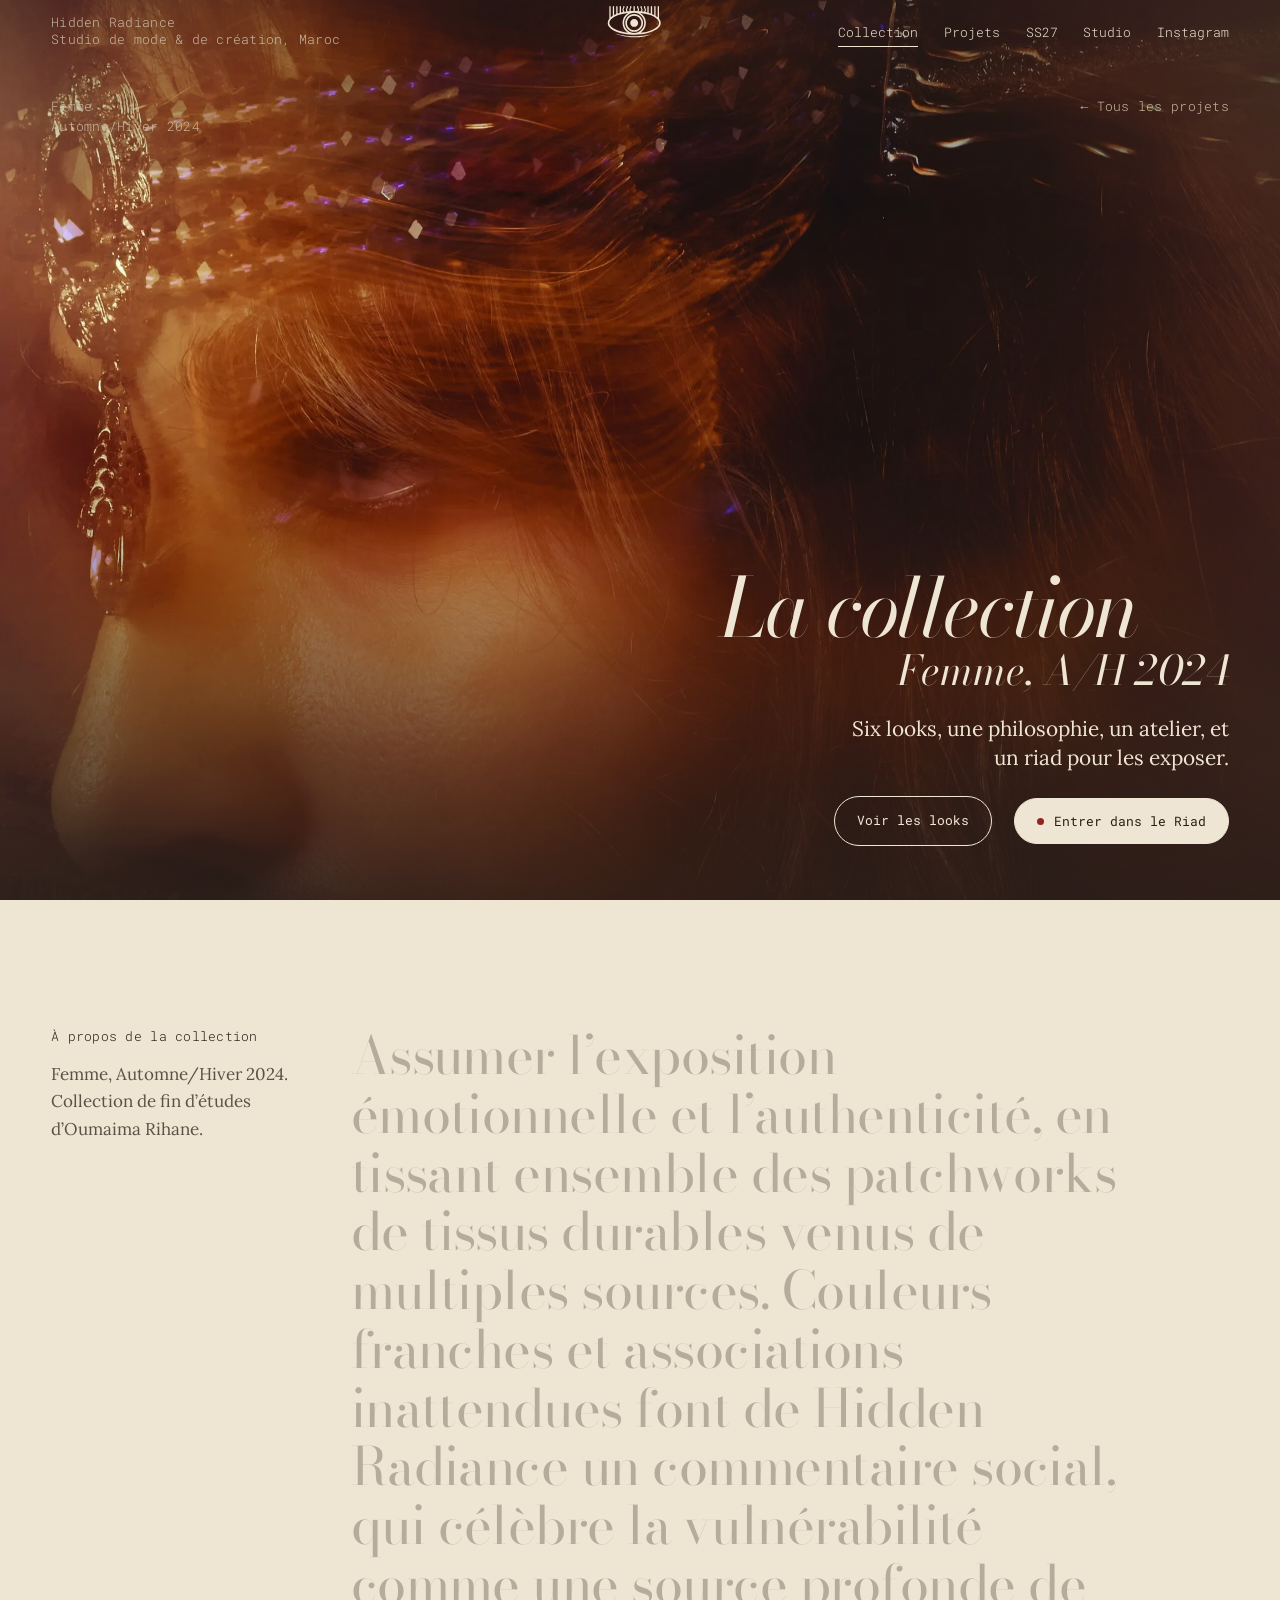
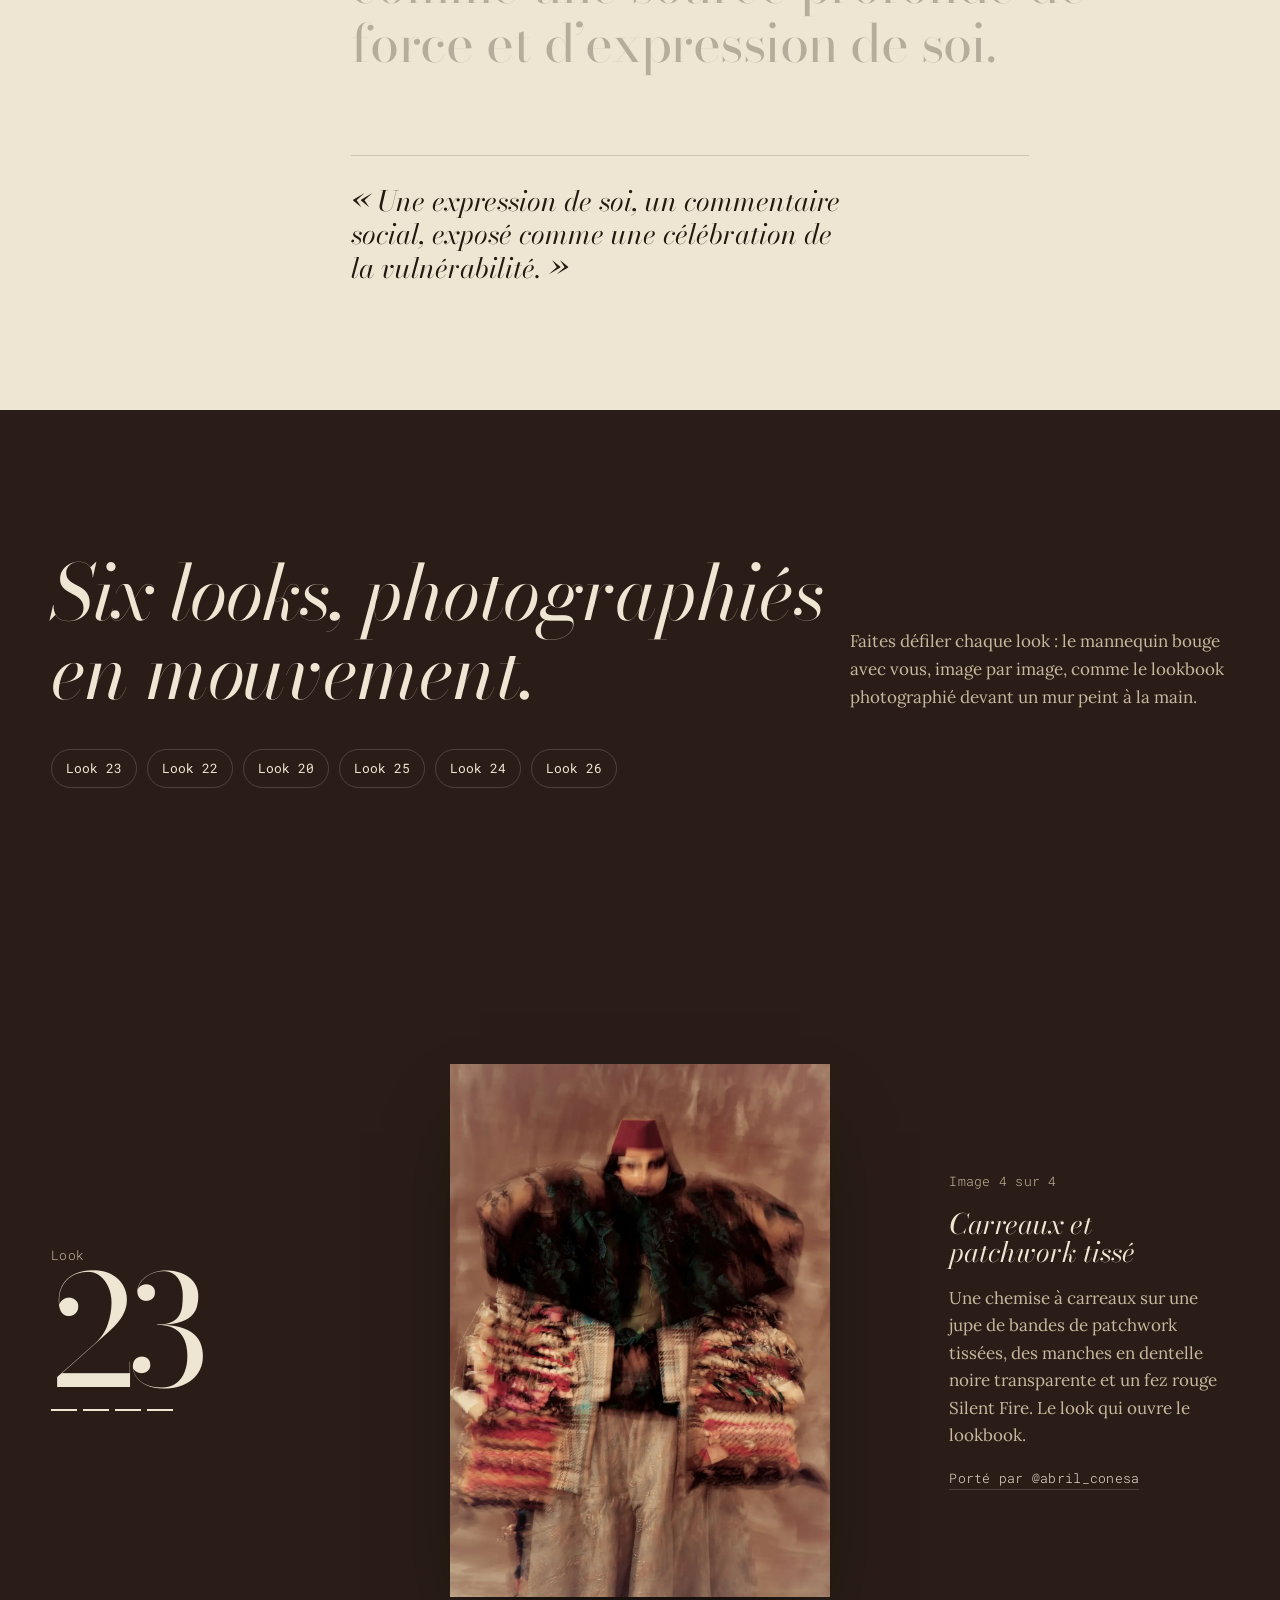
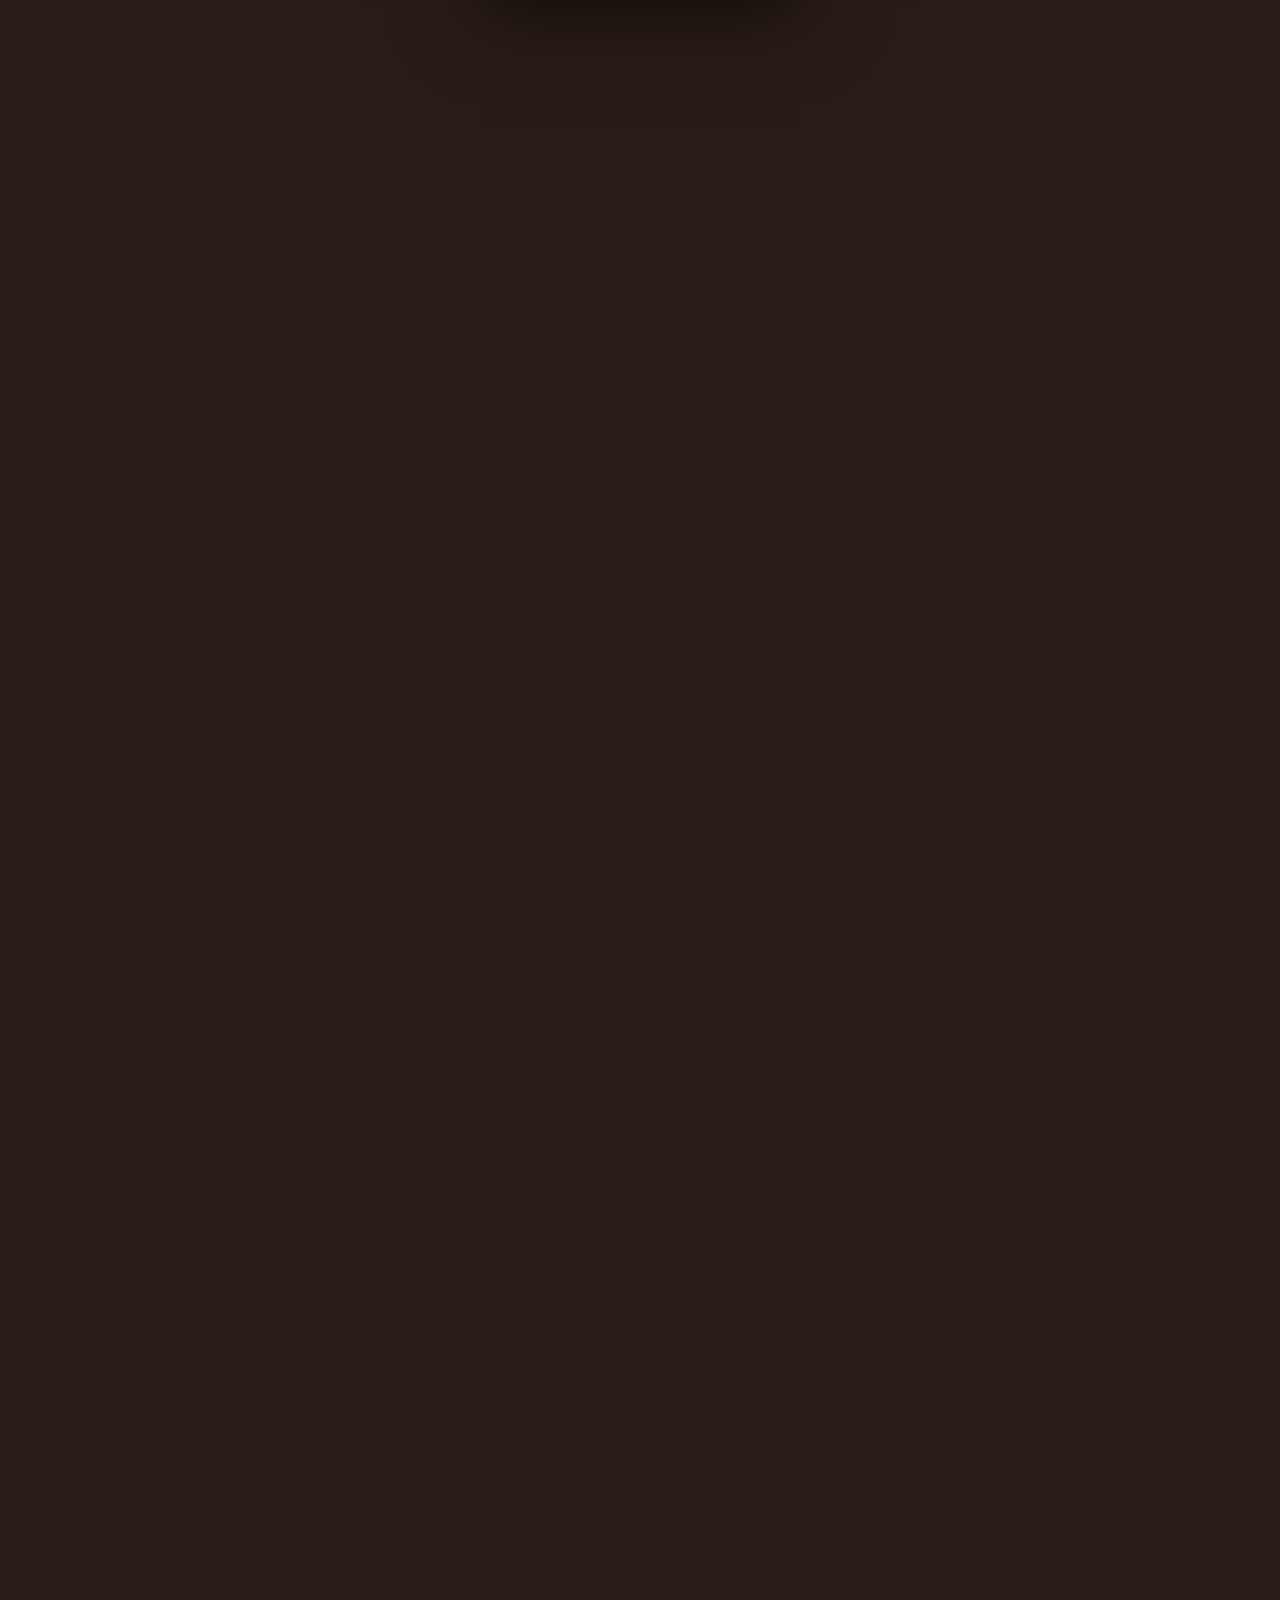
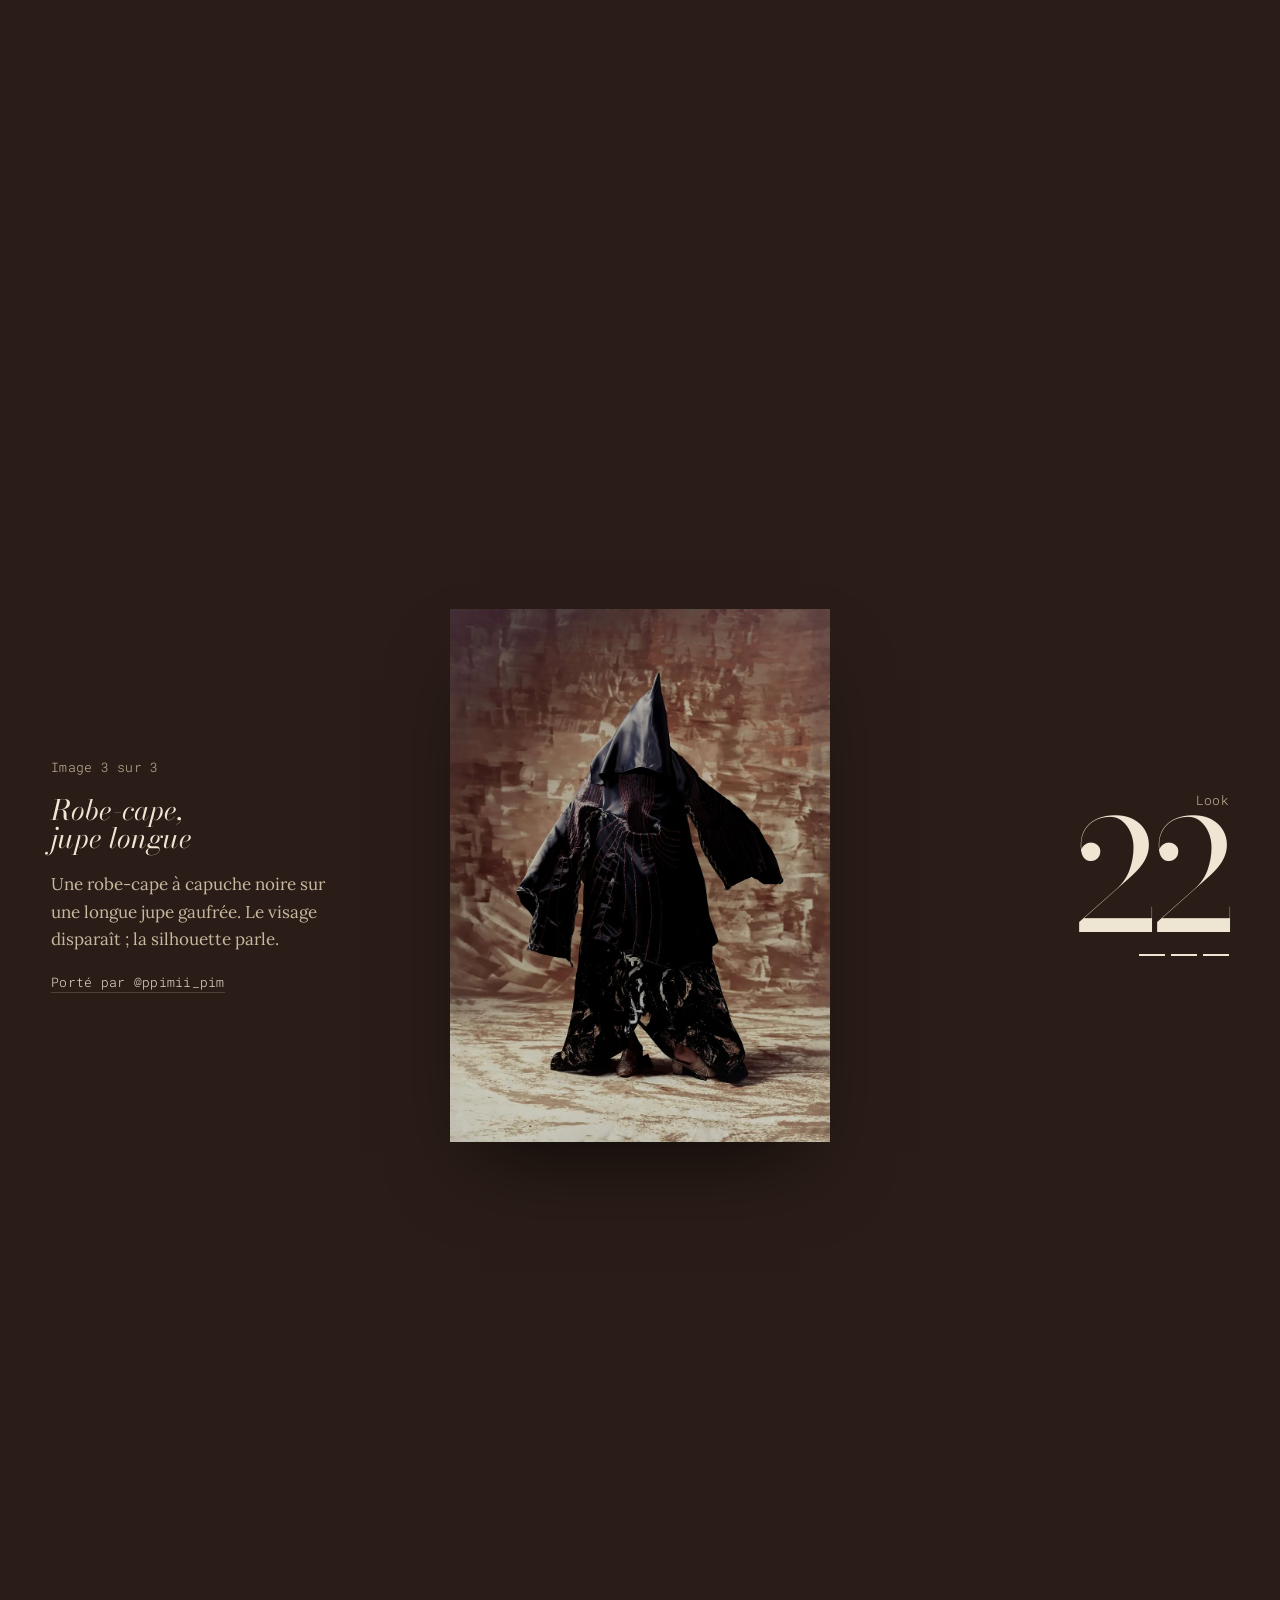
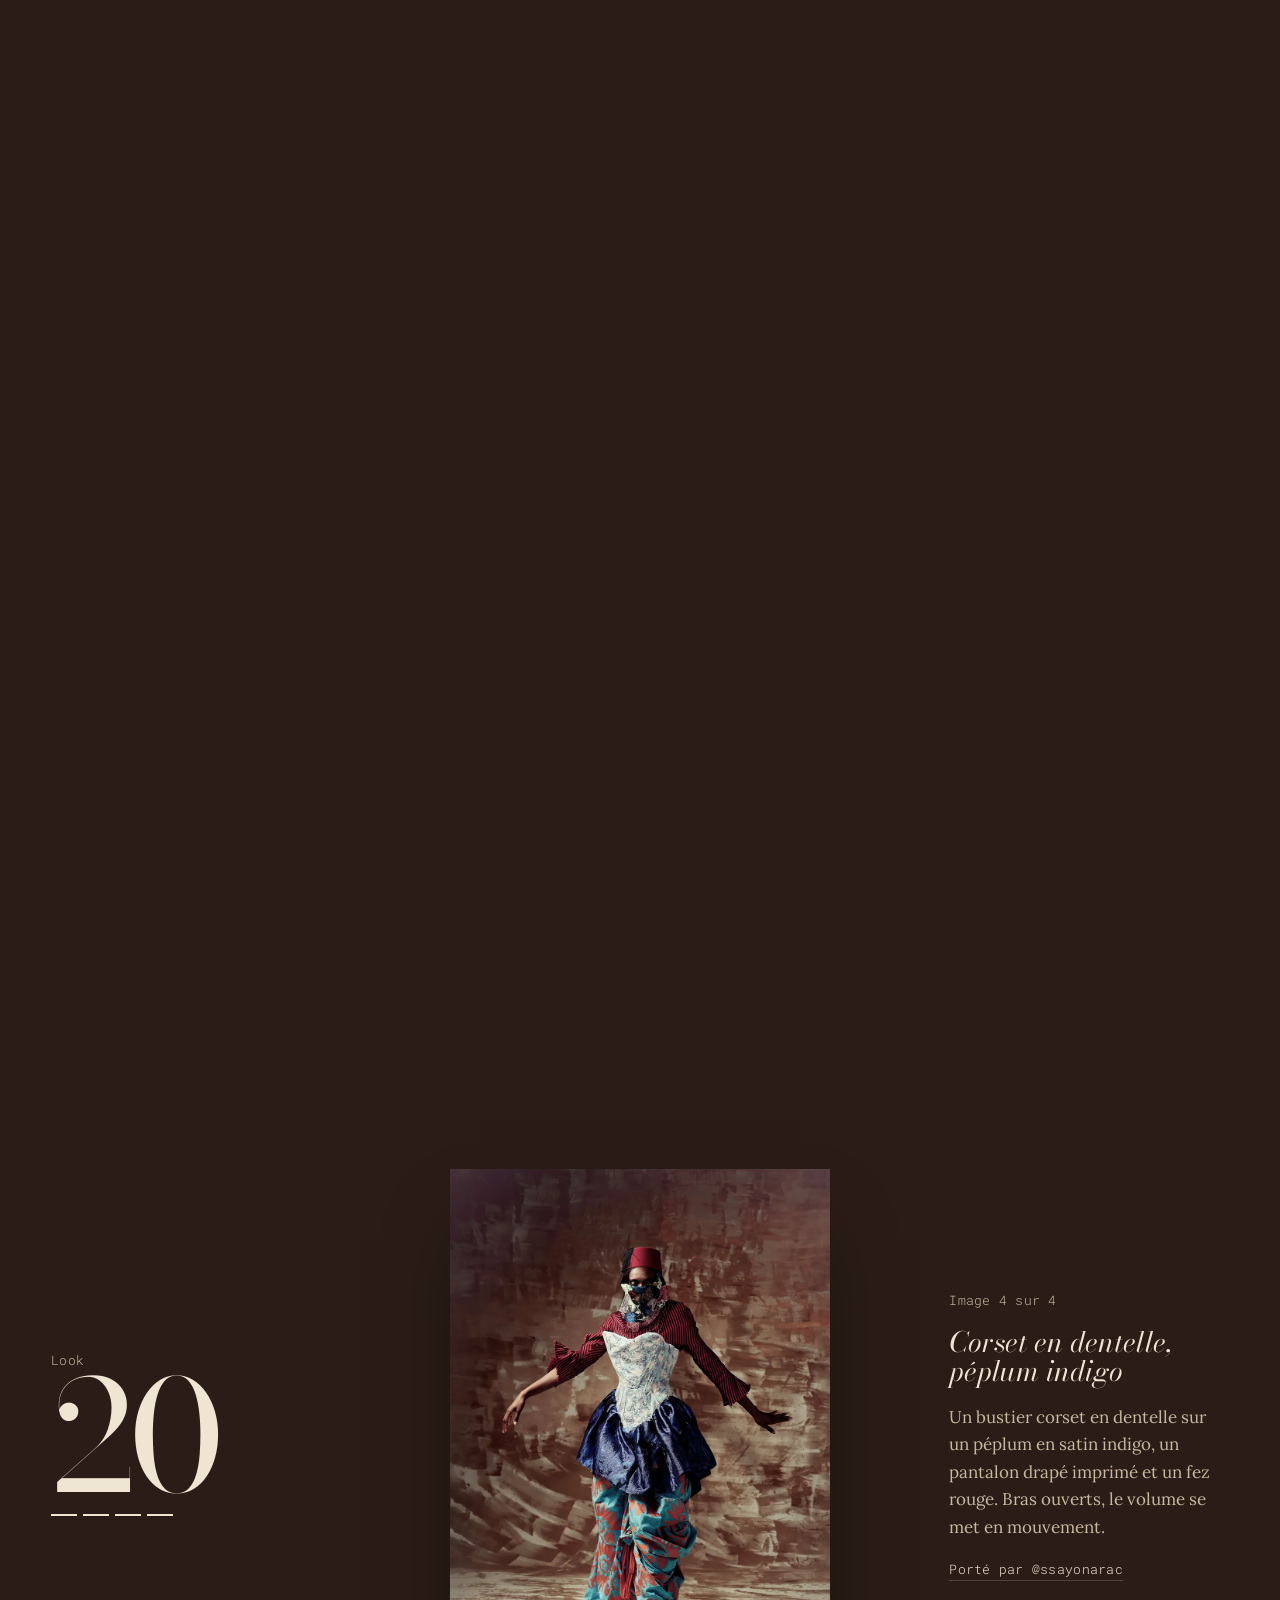
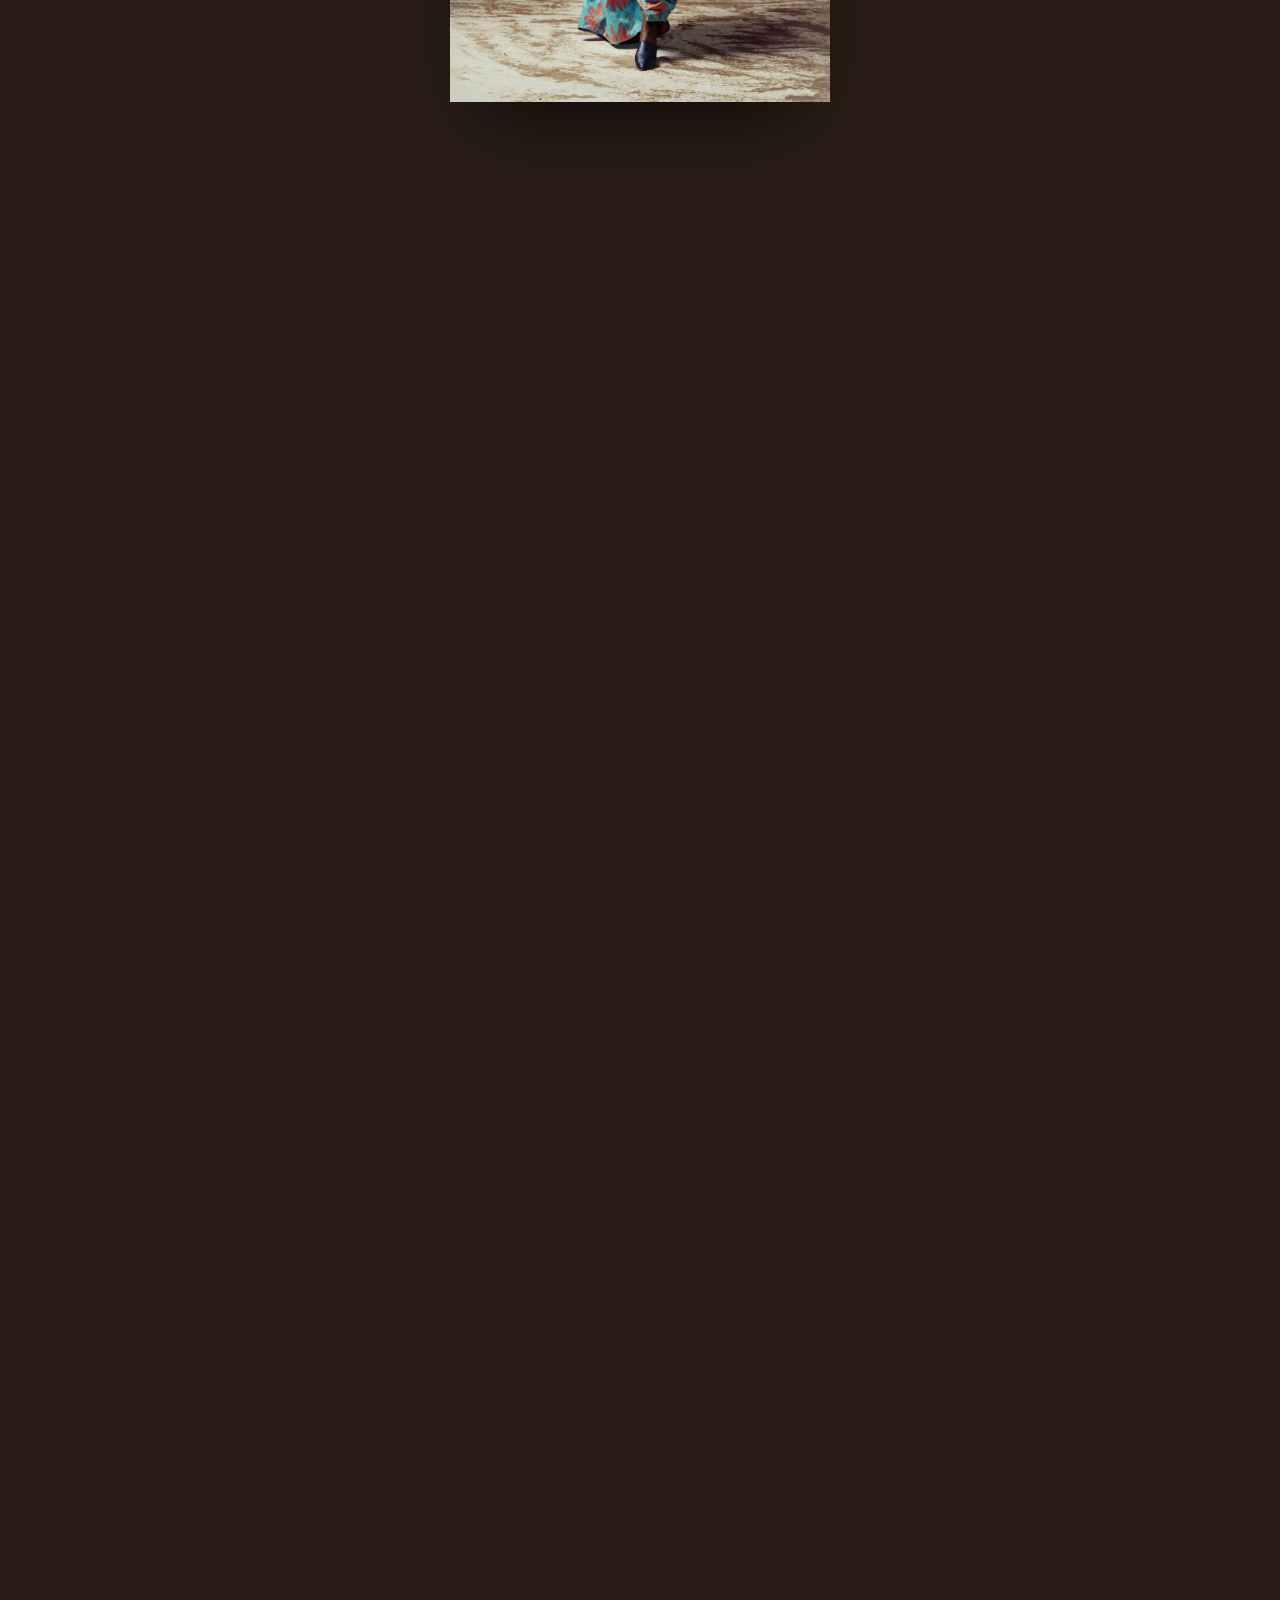
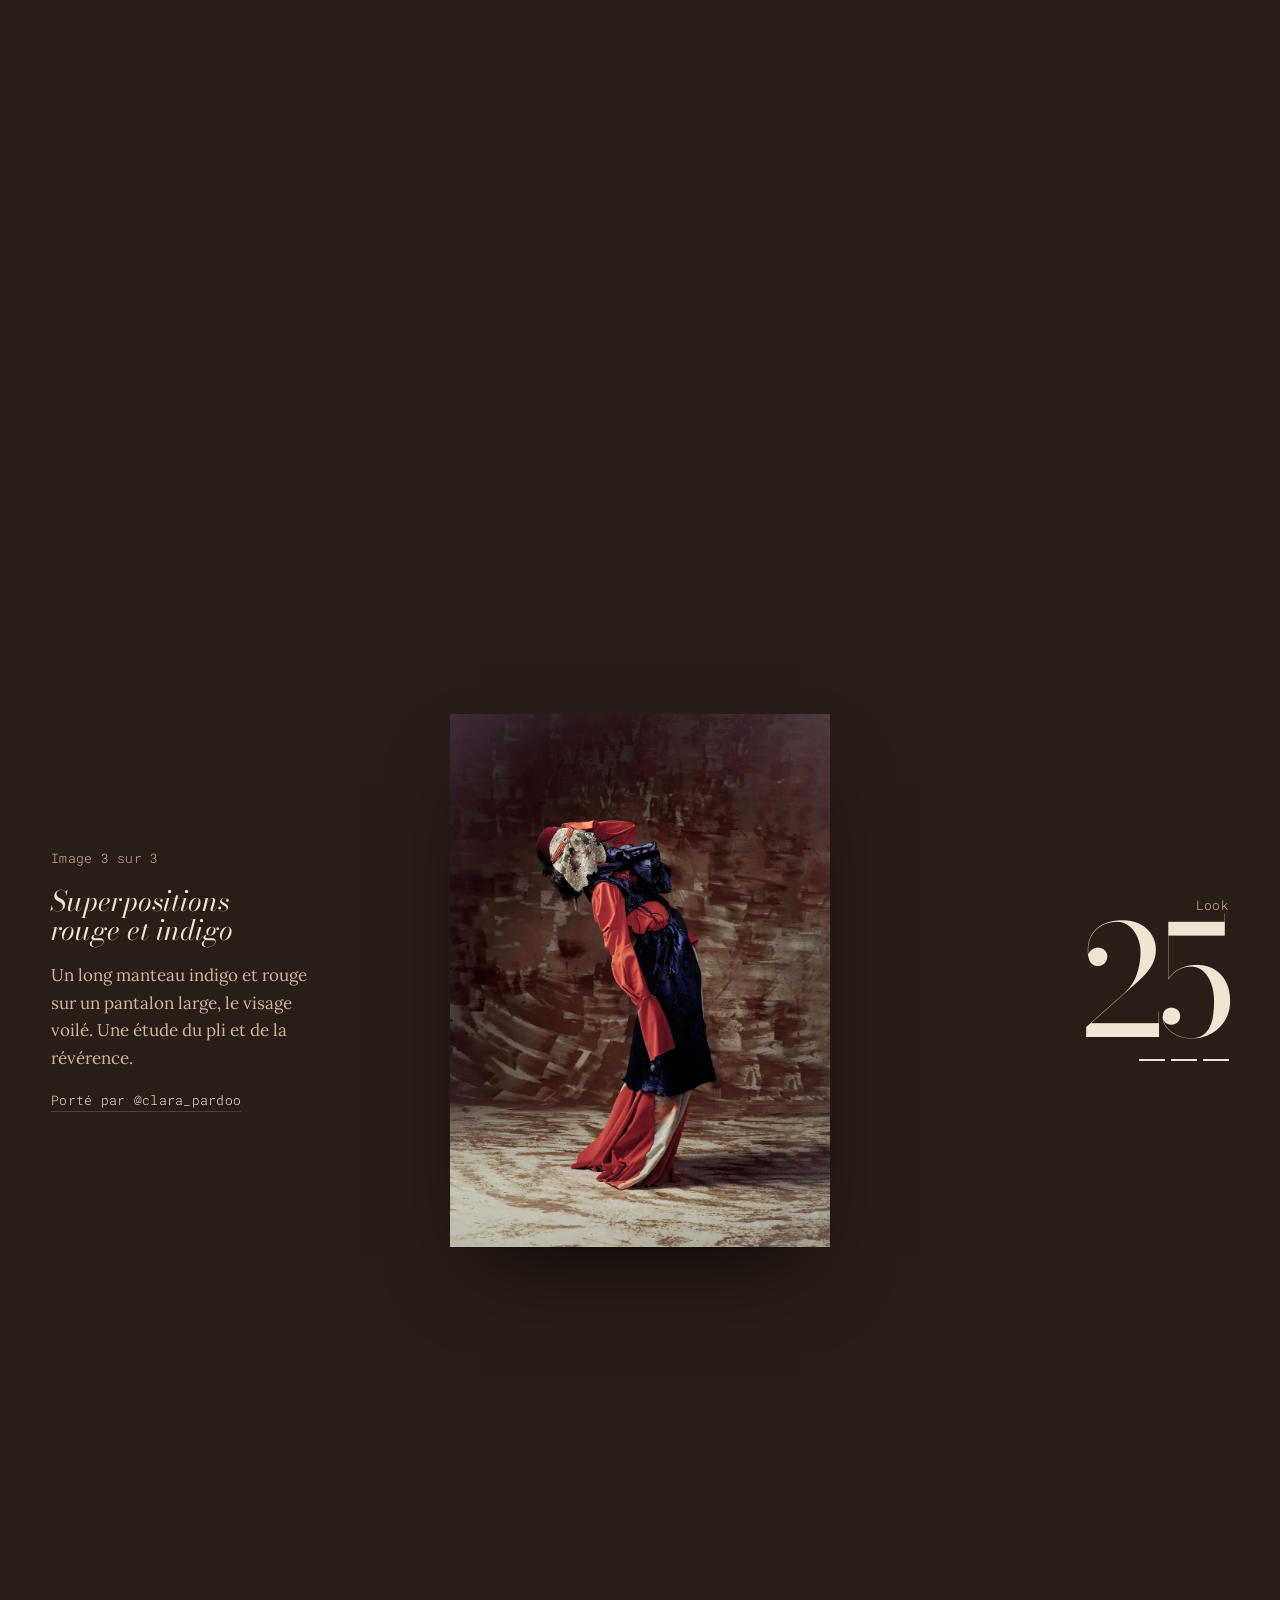
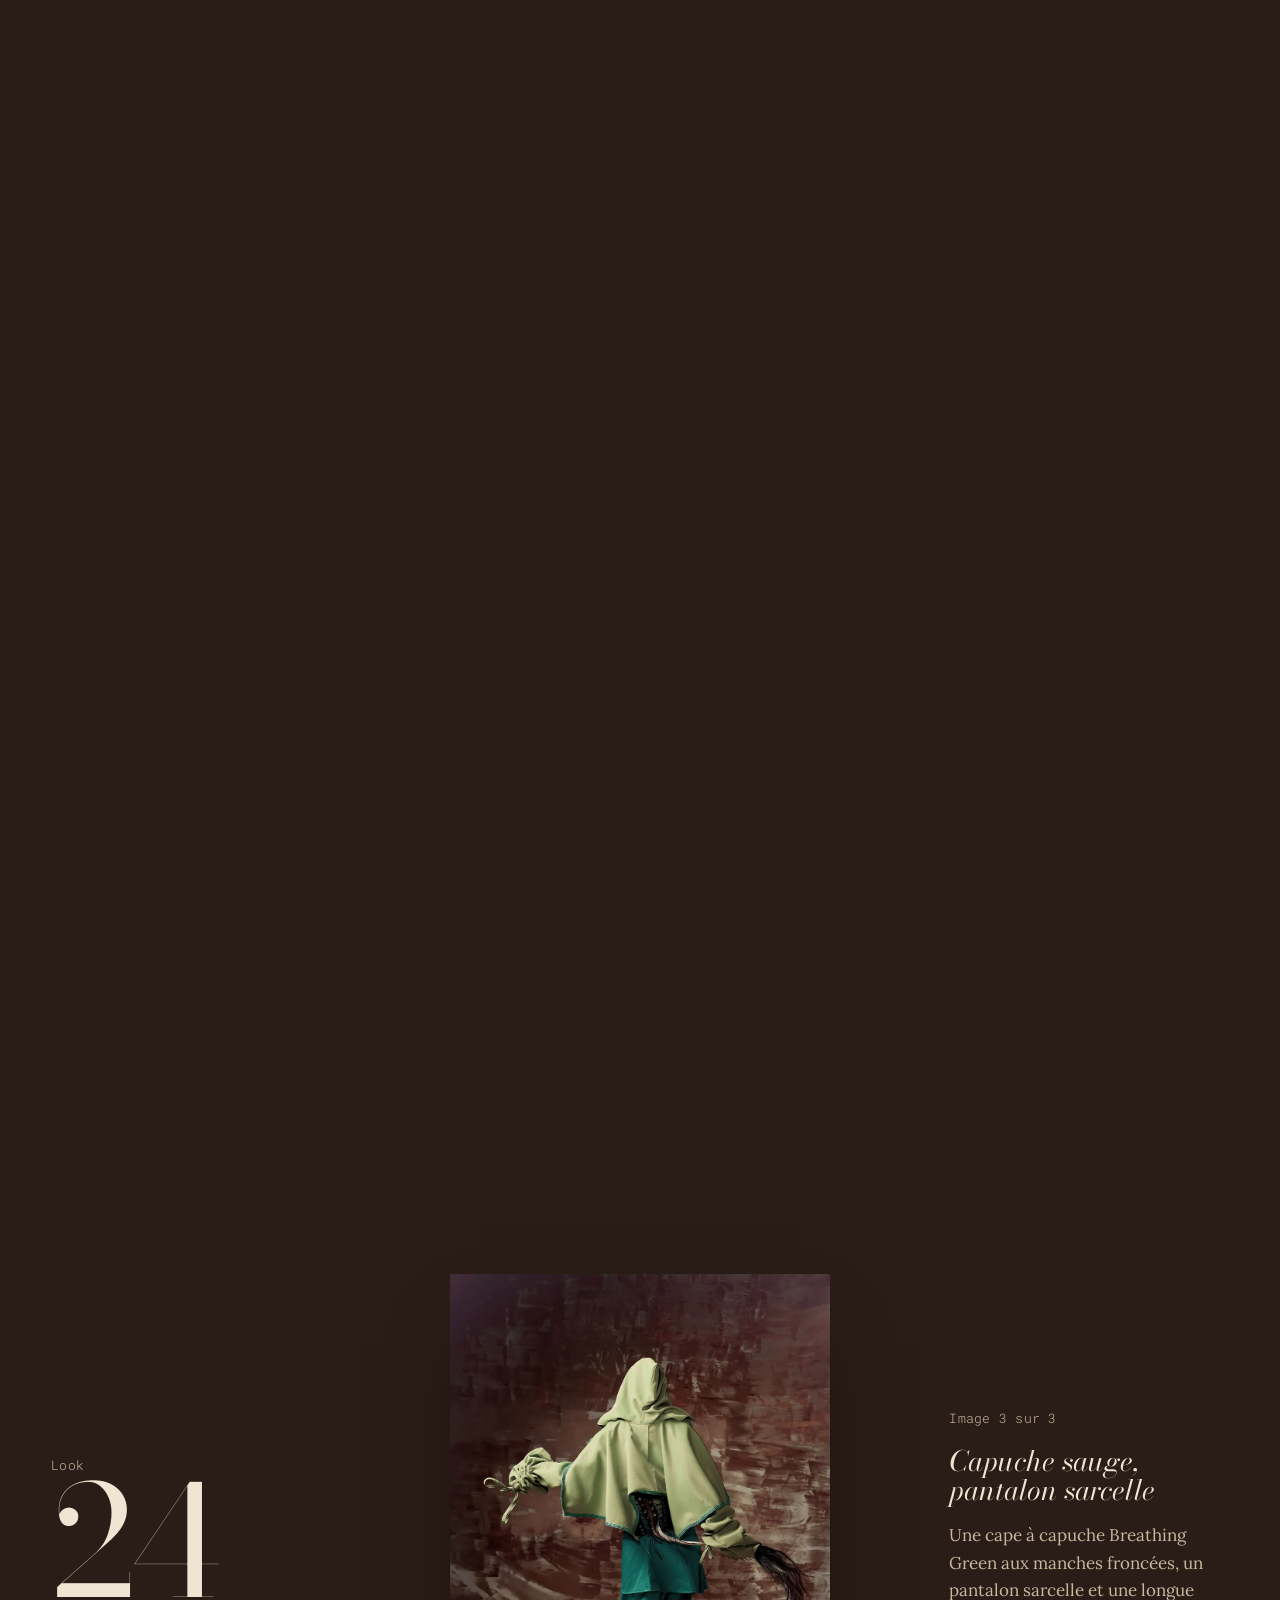
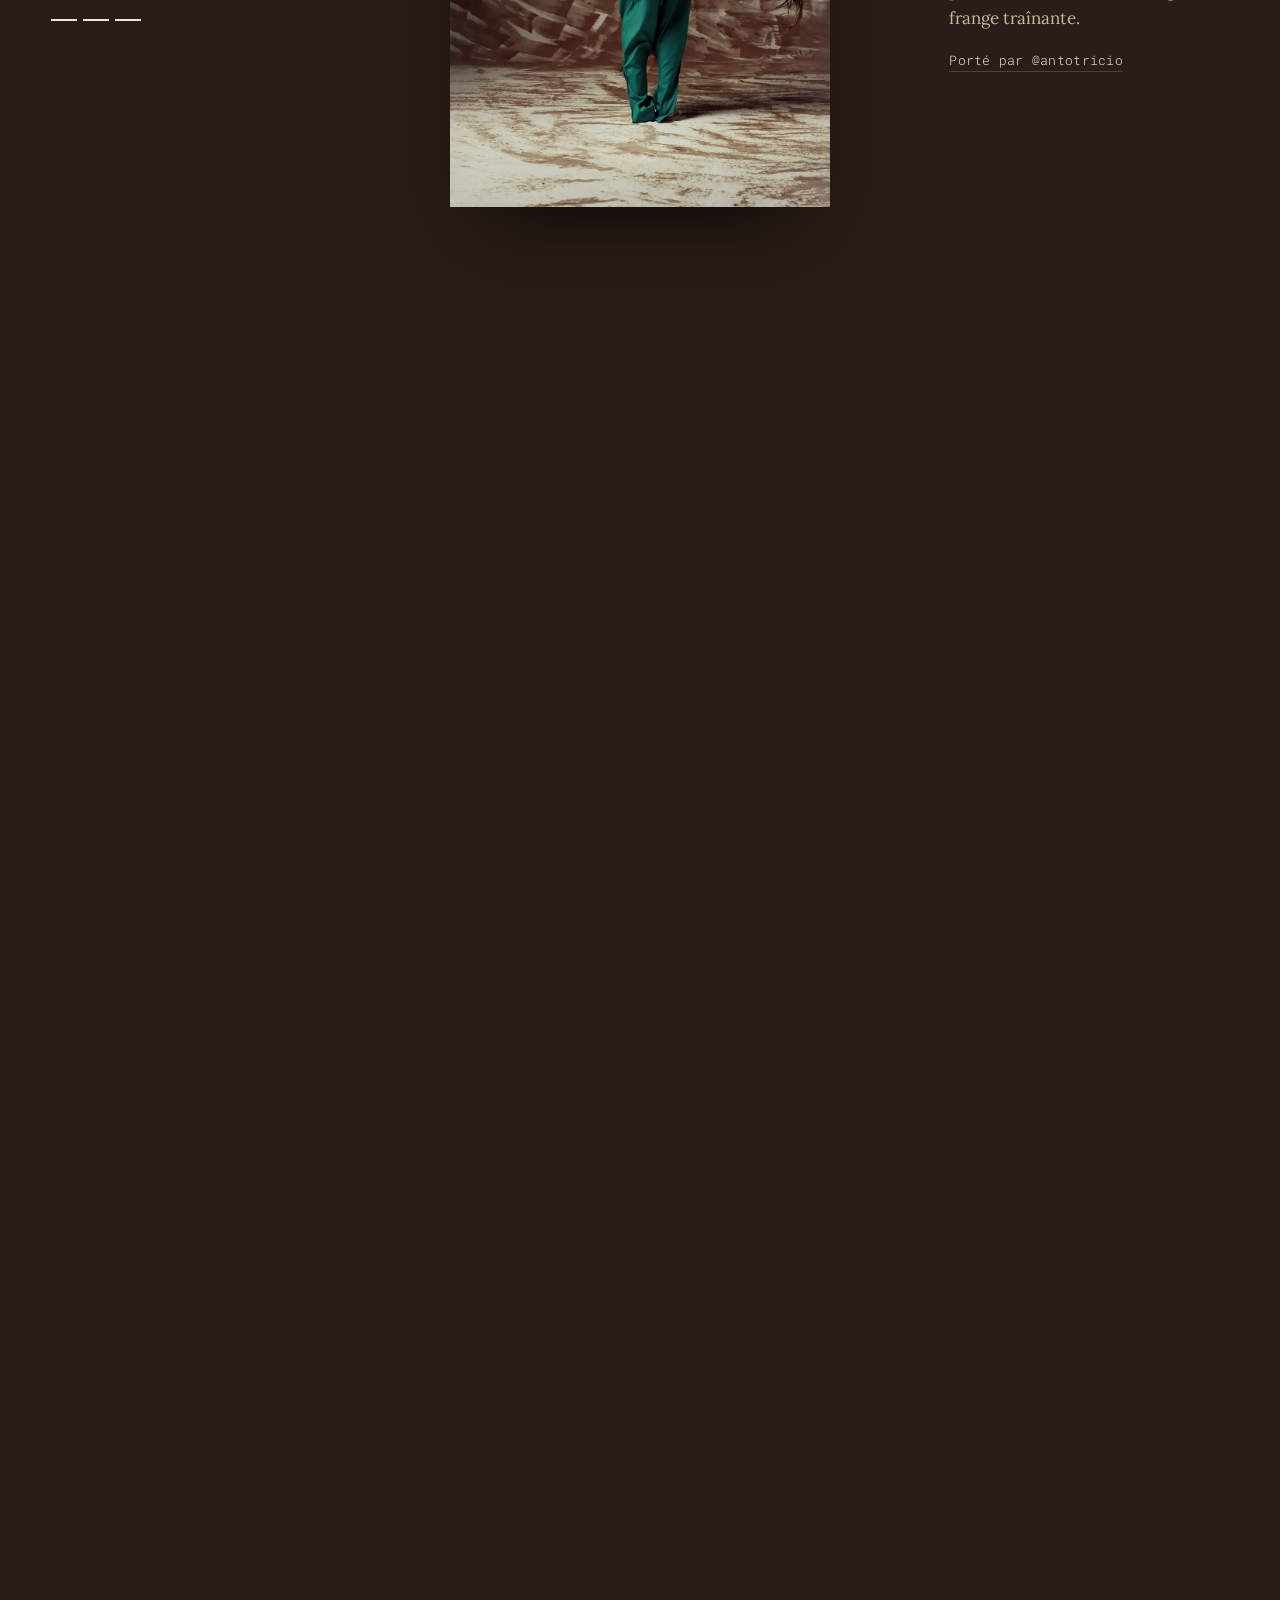
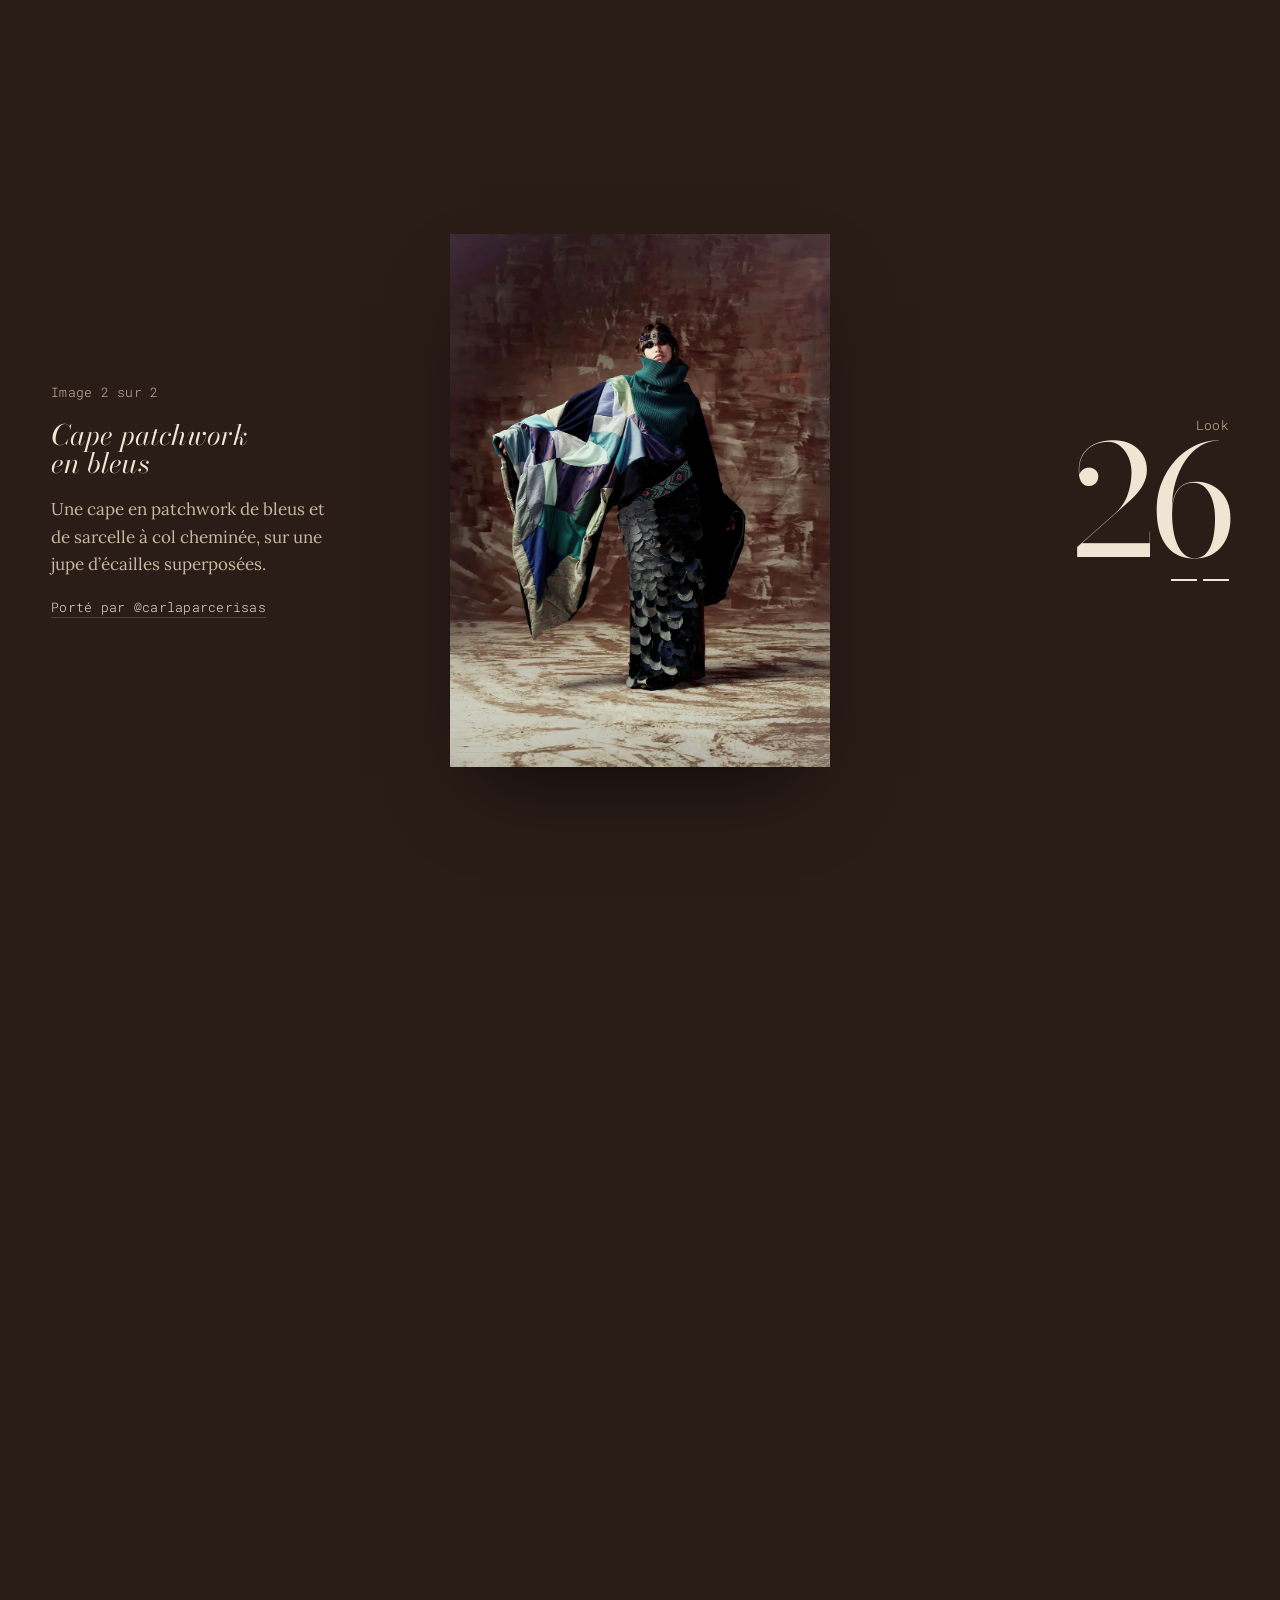
==== collection.html @ 8b6d6a1a "Redesign the site from Oumaima's brief - Home: small original eye logo alone at the top; the eye int" ====
<!doctype html>
<html lang="fr">
<head>
<meta charset="utf-8">
<meta name="viewport" content="width=device-width, initial-scale=1, viewport-fit=cover">
<title>La collection, Hidden Radiance</title>
<meta name="description" content="Hidden Radiance, collection Femme Automne/Hiver 2024 d’Oumaima Rihane : six looks, la philosophie, l’atelier Raw Grace et Le Riad, galerie virtuelle.">
<link rel="icon" href="data:image/svg+xml,%3Csvg xmlns='http://www.w3.org/2000/svg' viewBox='0 0 64 64'%3E%3Crect width='64' height='64' rx='14' fill='%232a1d17'/%3E%3Cellipse cx='32' cy='34' rx='24' ry='12' fill='none' stroke='%23efe5d3' stroke-width='4'/%3E%3Ccircle cx='32' cy='34' r='8' fill='%23efe5d3'/%3E%3C/svg%3E">
<link rel="preconnect" href="https://fonts.googleapis.com"><link rel="preconnect" href="https://fonts.gstatic.com" crossorigin><link rel="stylesheet" href="https://fonts.googleapis.com/css2?family=Bodoni+Moda:ital,opsz,wght@0,6..96,400..600;1,6..96,400..600&family=Lora:ital,wght@0,400;0,500;1,400&family=Roboto+Mono:wght@300;400&display=swap">
<link rel="stylesheet" href="assets/site.css">

<style>
/* ---------- Hero ---------- */
.hero{position:relative;height:min(100svh,1000px);min-height:560px;overflow:hidden;isolation:isolate}
.hero picture,.hero .hero-img{position:absolute;inset:-6% 0 0 0;height:112%;width:100%;object-fit:cover;object-position:0% 78%;z-index:-2;will-change:transform}
.hero::after{content:"";position:absolute;inset:0;z-index:-1;background:
  linear-gradient(180deg,rgba(42,29,23,.45) 0%,rgba(42,29,23,0) 22%,rgba(42,29,23,0) 48%,rgba(42,29,23,.88) 100%),
  linear-gradient(270deg,rgba(42,29,23,.6),rgba(42,29,23,0) 60%)}
.hero-inner{position:absolute;left:0;right:0;bottom:0;padding:0 var(--gutter) clamp(28px,6vh,64px);display:grid;grid-template-columns:repeat(12,1fr);gap:0 20px;align-items:end}
.hero h1{grid-column:4/-1;text-align:right;font-size:var(--s5);font-style:italic;font-weight:400;line-height:.84;letter-spacing:-.025em;margin-bottom:clamp(18px,3vh,30px)}
.hero h1 span{display:block}
.hero h1 span:first-child{padding-right:1.1em}
.hero .lede{grid-column:8/-1;justify-self:end;text-align:right;font-size:var(--s1);line-height:1.4;max-width:30ch}
.hero .lede em{font-style:italic;color:var(--still)}
.hero .ctas{grid-column:1/-1;grid-row:3;display:flex;gap:12px 22px;flex-wrap:wrap;justify-content:flex-end;align-items:center;margin-top:24px}
.btn{display:inline-flex;align-items:center;gap:10px;font-family:var(--mono);font-size:.84rem;font-weight:400;text-decoration:none;padding:13px 22px;border-radius:999px;border:1px solid var(--still);color:var(--still);background:transparent;cursor:pointer;transition:background .3s,color .3s}
.btn:hover{background:var(--still);color:var(--umber)}
.btn.solid{background:var(--still);color:var(--umber)}
.btn.solid:hover{background:transparent;color:var(--still)}
.btn .dot{width:7px;height:7px;border-radius:50%;background:var(--fire)}
.hero .meta{position:absolute;top:calc(96px + env(safe-area-inset-top,0px));left:var(--gutter);text-align:left;color:var(--soft);line-height:1.6}
@media (max-width:760px){
  .hero{height:auto;min-height:0;aspect-ratio:auto;padding-top:62svh}
  .hero .hero-img{object-position:4% 80%;height:76svh;inset:0 0 auto 0}
  .hero::after{background:linear-gradient(180deg,rgba(42,29,23,.35) 0%,rgba(42,29,23,0) 25%,rgba(42,29,23,.4) 50%,var(--umber) 78%)}
  .hero-inner{position:relative;padding-bottom:36px}
  .hero h1{grid-column:1/-1;text-align:left}
  .hero h1 span:first-child{padding-right:0}
  .hero h1 span:last-child{padding-left:.6em}
  .hero .lede{grid-column:1/-1;justify-self:start;text-align:left}
  .hero .ctas{grid-column:1/-1;justify-content:flex-start;margin-top:22px}
  .hero .meta{display:none}
}

/* ---------- Statement (Still Light page) ---------- */
.statement{background:var(--still);color:var(--ink);padding-block:clamp(80px,14vh,160px)}
.statement .grid{display:grid;grid-template-columns:repeat(12,1fr);gap:28px 20px}
.statement .side{grid-column:1/span 3;display:flex;flex-direction:column;gap:14px;color:rgba(36,24,15,.72)}
.statement .side .mono{color:var(--ink)}
.statement .big{grid-column:4/-1;font-family:var(--display);font-size:clamp(1.9rem,4.1vw,3.6rem);line-height:1.12;letter-spacing:-.01em;max-width:24ch}
.statement .big .w{color:rgba(36,24,15,.28);transition:color .5s}
.statement .big .w.lit{color:var(--ink)}
.statement .quote{grid-column:4/span 7;display:grid;grid-template-columns:auto 1fr;gap:22px;align-items:center;margin-top:clamp(30px,6vh,70px);padding-top:28px;border-top:1px solid var(--line-ink)}
.statement .quote img{width:clamp(90px,12vw,150px)}
.statement .quote p{font-style:italic;font-size:var(--s1);line-height:1.45;max-width:34ch}
@media (max-width:760px){.statement .side,.statement .big,.statement .quote{grid-column:1/-1}.statement .quote{grid-template-columns:1fr}}

/* ---------- Collection ---------- */
.coll-head{padding-block:clamp(90px,16vh,170px) clamp(40px,8vh,80px);display:grid;grid-template-columns:repeat(12,1fr);gap:20px}
.coll-head h2{grid-column:1/span 8;font-size:var(--s4);font-style:italic;letter-spacing:-.015em}
.coll-head p{grid-column:9/-1;align-self:end;color:var(--soft);max-width:34ch}
.coll-index{grid-column:1/-1;display:flex;gap:10px;flex-wrap:wrap;margin-top:18px}
.coll-index a{font-family:var(--mono);font-size:.82rem;text-decoration:none;padding:8px 14px;border:1px solid var(--line);border-radius:99px}
.coll-index a:hover{border-color:var(--still)}
@media (max-width:760px){.coll-head h2,.coll-head p{grid-column:1/-1}}

.look{position:relative}
.look-stage{position:sticky;top:0;height:100svh;display:grid;grid-template-columns:repeat(12,1fr);gap:20px;align-items:center;padding-inline:var(--gutter);padding-block:calc(70px + env(safe-area-inset-top,0px)) 30px}
.look .frames{position:relative;grid-column:5/span 4;height:min(78svh,calc((100vw/12)*4*1.25));aspect-ratio:4/5;max-width:100%;justify-self:center;box-shadow:0 40px 80px -30px rgba(0,0,0,.7)}
.look .frames img{position:absolute;inset:0;width:100%;height:100%;object-fit:cover;opacity:0}
.look .frames img.on{opacity:1}
.look .num{grid-column:1/span 4;align-self:center;display:flex;flex-direction:column;gap:16px}
.look .num .n{font-family:var(--display);font-size:clamp(4.5rem,12vw,12rem);line-height:.8;letter-spacing:-.04em;font-weight:400}
.look .num .n small{display:block;font-size:var(--s-1);font-family:var(--mono);font-weight:300;letter-spacing:.02em;margin-bottom:10px;color:var(--soft)}
.look .info{grid-column:10/-1;display:flex;flex-direction:column;gap:18px;align-self:center;max-width:30ch}
.look .info h3{font-size:var(--s2);font-style:italic}
.look .info p{color:var(--soft)}
.look .ticks{display:flex;gap:6px}
.look .ticks i{display:block;width:26px;height:2px;background:var(--line);transition:background .2s}
.look .ticks i.on{background:var(--still)}
.look .model{text-decoration:none;border-bottom:1px solid var(--line);align-self:flex-start}
.look:nth-of-type(even) .num{grid-column:9/-1;grid-row:1;text-align:right;align-items:flex-end}
.look:nth-of-type(even) .frames{grid-column:5/span 4;grid-row:1}
.look:nth-of-type(even) .info{grid-column:1/span 3;grid-row:1}
@media (max-width:900px){
  .look-stage{grid-template-columns:1fr 1fr;grid-template-rows:auto 1fr;align-items:start;padding-block:calc(64px + env(safe-area-inset-top,0px)) 20px;gap:14px 16px}
  .look .frames,.look:nth-of-type(even) .frames{grid-column:1/-1;grid-row:2;height:auto;width:min(100%,calc((100svh - 230px)*.8));aspect-ratio:4/5}
  .look .num,.look:nth-of-type(even) .num{grid-column:1;grid-row:1;text-align:left;align-items:flex-start}
  .look .num .n{font-size:3.6rem}
  .look .info,.look:nth-of-type(even) .info{grid-column:2;grid-row:1;gap:8px;font-size:.92rem}
  .look .info h3{font-size:1.2rem}
  .look .info p{display:none}
}

/* ---------- Chapters ---------- */
.chapters{padding-block:clamp(80px,14vh,150px);display:flex;flex-direction:column;gap:clamp(70px,12vh,140px)}
.chapter{display:grid;grid-template-columns:repeat(12,1fr);gap:24px 20px;align-items:center}
.chapter figure{margin:0;grid-column:1/span 6;position:relative;overflow:hidden}
.chapter figure img{width:100%;aspect-ratio:4/5;object-fit:cover;transition:transform 1.4s cubic-bezier(.2,.7,.2,1)}
.chapter figure:hover img{transform:scale(1.035)}
.chapter figure::after{content:"";position:absolute;inset:0;background:var(--tone);mix-blend-mode:color;opacity:.0;transition:opacity .8s}
.chapter figure:hover::after{opacity:.35}
.chapter .txt{grid-column:8/span 5;display:flex;flex-direction:column;gap:22px}
.chapter .swatch{display:flex;align-items:center;gap:12px;color:var(--soft)}
.chapter .swatch i{width:28px;height:28px;border-radius:50%;background:var(--tone);box-shadow:inset 0 0 0 1px var(--line)}
.chapter h2{font-size:var(--s4);font-style:italic;letter-spacing:-.015em}
.chapter .txt p{font-size:var(--s1);line-height:1.5;max-width:36ch}
.chapter.flip figure{grid-column:7/span 6;grid-row:1}
.chapter.flip .txt{grid-column:1/span 5;grid-row:1}
@media (max-width:760px){.chapter figure,.chapter.flip figure,.chapter .txt,.chapter.flip .txt{grid-column:1/-1;grid-row:auto}}

/* ---------- Le Riad teaser ---------- */
.riad{position:relative;background:var(--depth);overflow:hidden;padding-block:clamp(80px,14vh,150px)}
.riad .grid{display:grid;grid-template-columns:repeat(12,1fr);gap:30px 20px;align-items:center}
.riad .arch{grid-column:1/span 5;position:relative;width:100%;aspect-ratio:3/4.3;max-width:100%;display:block}
.riad .arch .portal{position:absolute;inset:0;clip-path:url(#horseshoe);background:#1c1612}
.riad .arch .portal img{width:100%;height:100%;object-fit:cover;transform:scale(1.08);transition:transform 2s cubic-bezier(.2,.7,.2,1)}
.riad .arch:hover .portal img{transform:scale(1.16)}
.riad .arch svg.outline{position:absolute;inset:-14px;width:calc(100% + 28px);height:calc(100% + 28px);overflow:visible}
.riad .txt{grid-column:7/-1;display:flex;flex-direction:column;gap:24px}
.riad h2{font-size:clamp(3rem,9vw,8rem);font-style:italic;letter-spacing:-.03em;line-height:.85}
.riad .txt p{font-size:var(--s1);line-height:1.5;max-width:36ch}
.riad dl{display:grid;grid-template-columns:auto 1fr;gap:8px 18px;margin:0;color:var(--soft)}
.riad dt{font-family:var(--mono);font-size:.8rem;color:var(--still);padding-top:3px}
.riad dd{margin:0}
.riad .zellij{position:absolute;right:-120px;top:-120px;width:420px;height:420px;opacity:.12;pointer-events:none}
@media (max-width:760px){.riad .arch,.riad .txt{grid-column:1/-1}.riad .arch{width:78%;justify-self:center}}

/* ---------- Atelier ---------- */
.atelier{background:var(--still);color:var(--ink);padding-block:clamp(80px,14vh,150px)}
.atelier .grid{display:grid;grid-template-columns:repeat(12,1fr);gap:28px 20px}
.atelier .head{grid-column:1/span 5;display:flex;flex-direction:column;gap:20px}
.atelier h2{font-size:var(--s4);font-style:italic;letter-spacing:-.015em}
.atelier .head p{font-size:var(--s1);line-height:1.5;max-width:34ch}
.atelier .head .mono{color:rgba(36,24,15,.7)}
.atelier figure{grid-column:6/-1;margin:0;display:flex;flex-direction:column;gap:12px}
.atelier figure .sheet{background:#fff;padding:clamp(8px,1.4vw,18px);box-shadow:0 30px 60px -30px rgba(36,24,15,.45);overflow:hidden;cursor:zoom-in}
.atelier figure .sheet img{transition:transform .8s}
.atelier figure.zoom .sheet{cursor:zoom-out}
.atelier figure.zoom .sheet img{transform:scale(1.7);transform-origin:var(--zx,50%) var(--zy,50%)}
.atelier figcaption{display:flex;justify-content:space-between;gap:16px;flex-wrap:wrap;color:rgba(36,24,15,.72)}
.sheet-tabs{display:flex;gap:8px}
.sheet-tabs button{font-family:var(--mono);font-size:.78rem;background:none;border:1px solid var(--line-ink);color:var(--ink);padding:6px 12px;border-radius:99px;cursor:pointer}
.sheet-tabs button[aria-pressed="true"]{background:var(--ink);color:var(--still)}
.soul{grid-column:1/-1;display:grid;grid-template-columns:repeat(12,1fr);gap:20px;margin-top:clamp(50px,10vh,110px);padding-top:40px;border-top:1px solid var(--line-ink)}
.soul h3{grid-column:1/span 5;font-size:clamp(2.2rem,5vw,4.4rem);font-style:italic;line-height:.95}
.soul h3 s{text-decoration-thickness:2px;text-decoration-color:var(--fire);color:rgba(36,24,15,.4)}
.soul .pairs{grid-column:7/-1;display:grid;grid-template-columns:1fr auto 1fr;gap:10px 18px;align-items:baseline;font-family:var(--display);font-size:clamp(1.15rem,2vw,1.6rem)}
.soul .pairs span:nth-child(3n+2){font-family:var(--mono);font-size:.78rem;color:rgba(36,24,15,.55)}
.soul .pairs span:nth-child(3n){text-align:right;font-style:italic}
.soul .pairs .end{grid-column:1/-1;font-style:italic;margin-top:14px;padding-top:14px;border-top:1px solid var(--line-ink);font-size:var(--s1);font-family:var(--body)}
@media (max-width:760px){.atelier .head,.atelier figure,.soul h3,.soul .pairs{grid-column:1/-1}}

/* ---------- Closing & footer ---------- */
.closing{position:relative;min-height:min(92svh,860px);display:grid;align-items:end;overflow:hidden;isolation:isolate;padding-block:120px 60px}
.closing img{position:absolute;inset:0;width:100%;height:100%;object-fit:cover;object-position:50% 30%;z-index:-2}
.closing::after{content:"";position:absolute;inset:0;z-index:-1;background:linear-gradient(180deg,rgba(42,29,23,.25),rgba(42,29,23,.92) 85%)}
.closing blockquote{margin:0;max-width:22ch;font-family:var(--display);font-style:italic;font-size:clamp(2rem,4.6vw,4.2rem);line-height:1.06;letter-spacing:-.01em}
.closing cite{display:block;margin-top:22px;font-style:normal;color:var(--soft)}
.closing .ctas{display:flex;flex-wrap:wrap;gap:14px;margin-top:40px}
/* ---------- Museum ---------- */
#museum{position:fixed;inset:0;z-index:90;background:#140f0c;color:var(--still);touch-action:none;user-select:none;-webkit-user-select:none}
#mCanvas{display:block;width:100%;height:100%;cursor:grab}
#mCanvas.drag{cursor:grabbing}
#mCanvas.hot{cursor:pointer}
.m-top{position:absolute;top:0;left:0;right:0;display:flex;justify-content:space-between;align-items:flex-start;gap:12px;padding:calc(16px + env(safe-area-inset-top,0px)) var(--gutter) 0;pointer-events:none}
.m-top > *{pointer-events:auto}
.m-where{display:flex;flex-direction:column;gap:2px;text-shadow:0 1px 12px rgba(0,0,0,.6)}
.m-where b{font-family:var(--display);font-style:italic;font-weight:400;font-size:clamp(1.3rem,2.4vw,1.9rem)}
.m-where span{color:var(--soft)}
.m-tools{display:flex;gap:8px;align-items:center}
.m-btn{font-family:var(--mono);font-size:.78rem;background:rgba(20,15,12,.55);backdrop-filter:blur(8px);-webkit-backdrop-filter:blur(8px);color:var(--still);border:1px solid var(--line);padding:9px 14px;border-radius:99px;cursor:pointer;white-space:nowrap}
.m-btn:hover{border-color:var(--still)}
.m-btn[aria-pressed="true"]{background:var(--still);color:var(--umber)}
#mmap{position:absolute;right:var(--gutter);bottom:calc(92px + env(safe-area-inset-bottom,0px));width:132px;height:132px;border-radius:6px;background:rgba(20,15,12,.55);backdrop-filter:blur(8px);-webkit-backdrop-filter:blur(8px);border:1px solid var(--line)}
.m-bottom{position:absolute;left:0;right:0;bottom:0;display:flex;justify-content:center;align-items:center;gap:10px;padding:0 var(--gutter) calc(22px + env(safe-area-inset-bottom,0px));pointer-events:none}
.m-bottom > *{pointer-events:auto}
.m-count{font-family:var(--mono);font-size:.78rem;color:var(--soft);min-width:6ch;text-align:center}
.m-label{position:absolute;left:var(--gutter);bottom:calc(92px + env(safe-area-inset-bottom,0px));width:min(360px,calc(100% - 2*var(--gutter) - 150px));background:rgba(239,229,211,.94);color:var(--ink);padding:18px 20px 20px;border-radius:2px;display:flex;flex-direction:column;gap:8px;transform:translateY(10px);opacity:0;transition:opacity .4s,transform .4s;pointer-events:none}
.m-label.show{opacity:1;transform:none}
.m-label .mono{color:rgba(36,24,15,.7)}
.m-label h3{font-size:1.5rem;font-style:italic}
.m-label p{font-size:.95rem;line-height:1.45}
.lid{position:absolute;left:0;right:0;height:0;background:#0d0907;z-index:5;pointer-events:none;transition:height .32s cubic-bezier(.6,0,.4,1)}
.lid.t{top:0}.lid.b{bottom:0}
#museum.blink .lid{height:50.5%}
.m-gate{position:absolute;inset:0;display:grid;place-items:center;background:radial-gradient(ellipse at center,rgba(20,15,12,.35),rgba(20,15,12,.85));z-index:4;padding:var(--gutter)}
.m-gate .card{max-width:440px;display:flex;flex-direction:column;gap:18px;text-align:left}
.m-gate h2{font-size:clamp(2.6rem,7vw,4.4rem);font-style:italic}
.m-gate ul{margin:0;padding:0;list-style:none;display:flex;flex-direction:column;gap:8px;color:var(--soft)}
.chapter .txt p.mono,.atelier .head p.mono{font-size:var(--s-1);line-height:1.7}
.m-gate li b{font-family:var(--mono);font-weight:400;font-size:.8rem;color:var(--still);margin-right:8px}
.m-gate .bar{height:2px;background:var(--line);position:relative;overflow:hidden}
.m-gate .bar i{position:absolute;inset:0 auto 0 0;width:0;background:var(--glow);transition:width .3s}
.m-gate .err{color:#f0b7a0}
.joy{position:absolute;left:calc(var(--gutter) + 6px);bottom:calc(96px + env(safe-area-inset-bottom,0px));width:116px;height:116px;border-radius:50%;border:1px solid var(--line);background:rgba(20,15,12,.4);display:none;touch-action:none}
.joy i{position:absolute;left:50%;top:50%;width:46px;height:46px;margin:-23px 0 0 -23px;border-radius:50%;background:rgba(239,229,211,.85)}
@media (pointer:coarse){.joy{display:block}.m-label{bottom:calc(230px + env(safe-area-inset-bottom,0px));width:calc(100% - 2*var(--gutter))}#mmap{width:100px;height:100px;bottom:calc(110px + env(safe-area-inset-bottom,0px))}.m-hide-touch{display:none}}
@media (max-width:560px){.m-tools .m-opt{display:none}}


.hero h1{font-size:clamp(2.6rem,6.4vw,6.2rem)}
.hero h1 span:last-child{font-size:.5em;letter-spacing:0;margin-top:.25em}
.statement .quote{grid-template-columns:1fr}
.statement .quote p{font-size:var(--s2);font-family:var(--display);font-style:italic;max-width:30ch;line-height:1.2}
.crumb{position:absolute;top:calc(96px + env(safe-area-inset-top,0px));right:var(--gutter);color:var(--soft);text-decoration:none}
.crumb:hover{color:var(--still)}
.credits{padding-block:60px;display:grid;grid-template-columns:repeat(auto-fit,minmax(190px,1fr));gap:22px;color:var(--soft);border-top:1px solid var(--line);font-size:.95rem}
.credits h4{margin:0 0 8px;font-family:var(--mono);font-weight:400;font-size:.78rem;color:var(--still)}
.credits ul{list-style:none;margin:0;padding:0;line-height:1.75}
@media (max-width:760px){.crumb{display:none}}

</style>
</head>
<body class="dark">
<svg width="0" height="0" style="position:absolute" aria-hidden="true"><symbol id="hr-eye" viewBox="25.4 41.6 236.4 142.0"><path fill="currentColor" d="M 143.6 161.7 C 167.8 161.7 187.6 142.0 187.6 117.8 C 187.6 93.5 167.8 73.8 143.6 73.8 C 119.4 73.8 99.7 93.6 99.7 117.8 C 99.7 142.0 119.4 161.7 143.6 161.7 M 171.2 161.0 C 173.7 160.7 176.0 160.4 178.3 160.1 C 190.3 158.4 202.0 155.8 213.5 151.7 C 222.3 148.6 230.9 144.8 238.5 139.2 C 242.5 136.4 246.0 133.1 248.8 129.0 C 253.8 121.4 253.7 113.6 248.6 106.1 C 246.2 102.6 243.2 99.6 239.7 97.0 C 231.9 91.0 223.0 86.9 213.8 83.7 C 201.8 79.4 189.5 76.8 177.0 75.0 C 176.0 74.9 175.0 74.8 174.0 74.7 C 173.0 74.6 172.0 74.5 170.8 74.3 C 186.2 84.9 194.6 99.1 194.7 117.6 C 194.8 136.1 186.4 150.4 171.2 161.0 M 116.0 161.0 C 100.8 150.2 92.5 136.0 92.6 117.5 C 92.7 99.0 101.1 84.8 116.5 74.3 C 113.8 74.6 111.4 74.9 109.1 75.2 C 97.2 76.9 85.5 79.5 74.2 83.4 C 65.1 86.6 56.5 90.4 48.7 96.1 C 44.1 99.4 40.1 103.2 37.3 108.2 C 33.9 114.5 33.8 120.8 37.4 127.1 C 38.7 129.3 40.3 131.5 42.1 133.4 C 47.8 139.5 54.8 143.6 62.3 147.1 C 79.3 155.0 97.3 158.7 116.0 161.0 M 40.5 93.1 C 43.6 91.0 46.6 89 49.5 86.9 C 49.7 86.7 49.9 86.4 49.9 86.1 C 49.9 73.0 49.9 59.9 49.9 46.8 C 49.9 45.0 51.0 43.7 52.7 43.6 C 54.4 43.6 55.6 44.9 55.6 46.9 C 55.6 58.5 55.6 70.2 55.6 81.9 C 55.6 82.3 55.6 82.8 55.6 83.4 C 56.1 83.2 56.4 83.1 56.8 82.9 C 59.0 81.8 61.3 80.7 63.6 79.8 C 64.7 79.4 65.0 78.8 65.0 77.7 C 64.9 67.6 64.9 57.6 64.9 47.5 C 64.9 47.1 64.9 46.7 65.0 46.3 C 65.1 44.8 66.3 43.6 67.8 43.6 C 69.3 43.6 70.5 44.8 70.7 46.3 C 70.7 46.7 70.7 47.1 70.7 47.5 C 70.7 56.9 70.7 66.2 70.7 75.6 L 70.7 76.9 C 73.9 75.9 76.9 74.9 80.0 73.9 C 80.0 73.2 80.0 72.6 80.0 71.9 C 80.0 63.5 80.0 55.1 80.0 46.7 C 80.0 44.9 81.3 43.6 83 43.6 C 84.6 43.7 85.7 44.9 85.8 46.7 C 85.8 47.1 85.8 47.4 85.8 47.7 C 85.8 55.5 85.8 63.3 85.8 71.0 L 85.8 72.4 C 88.9 71.7 91.9 71.0 94.9 70.3 C 94.2 68.3 93.6 66.4 92.9 64.4 C 92.3 62.2 91.8 59.9 92.3 57.6 C 92.5 56.6 92.9 55.6 93.5 54.8 C 94.8 53.0 95.4 51.1 95.4 48.9 C 95.4 47.9 95.4 46.8 95.6 45.8 C 95.8 44.4 97.2 43.6 98.5 43.7 C 99.8 43.8 101.0 44.9 101.1 46.3 C 101.2 49.3 101.0 52.2 98.7 54.8 C 96.5 57.3 96.8 60.4 97.8 63.4 C 98.4 65.1 99.2 66.7 99.9 68.3 C 100.2 69.0 100.7 69.3 101.6 69.1 C 104.0 68.7 106.5 68.3 109.1 67.9 C 108.7 66.4 108.2 65.0 107.8 63.5 C 107.2 61.4 107.0 59.3 107.6 57.1 C 107.8 56.3 108.1 55.5 108.6 54.8 C 109.9 53.1 110.5 51.4 110.5 49.3 C 110.4 48.5 110.4 47.6 110.5 46.7 C 110.5 45.0 111.8 43.7 113.4 43.7 C 115.1 43.7 116.2 45.0 116.2 46.8 C 116.2 48.2 116.2 49.6 115.9 50.9 C 115.7 51.9 115.2 53.1 114.6 53.8 C 112.3 56.4 111.8 59.3 112.7 62.5 C 113.1 63.9 113.6 65.2 114.2 66.5 C 114.3 66.8 114.7 67.2 115.0 67.2 C 117.9 67.0 120.8 66.7 123.7 66.4 C 123.3 64.8 122.9 63.3 122.6 61.8 C 122.1 59.0 122.3 56.4 124.2 54.1 C 125.6 52.4 125.7 50.2 125.6 48.1 C 125.6 47.3 125.6 46.6 125.8 45.9 C 126.1 44.5 127.4 43.6 128.7 43.7 C 130.2 43.9 131.3 45.0 131.3 46.5 C 131.2 48.1 131.2 49.6 131.0 51.1 C 130.8 52.0 130.4 53.0 129.8 53.7 C 127.0 56.6 126.9 60.0 128.1 63.5 C 128.9 66.0 128.9 66.0 131.5 65.9 C 134.5 65.9 137.5 65.9 140.6 65.9 L 140.6 64.3 C 140.6 58.7 140.6 53.1 140.6 47.5 C 140.6 47.2 140.6 46.9 140.6 46.6 C 140.7 44.9 141.9 43.7 143.5 43.6 C 145.1 43.6 146.4 44.9 146.4 46.6 C 146.4 50.8 146.4 55.0 146.4 59.2 C 146.4 61.3 146.4 63.4 146.4 65.9 C 148.7 65.9 151.0 65.9 153.2 65.9 C 154.6 65.9 156.0 66.0 157.3 66.0 C 157.7 66.0 158.2 65.8 158.4 65.6 C 159.4 63.1 160.3 60.5 159.6 57.8 C 159.3 56.5 158.6 55.2 157.8 54.2 C 155.9 51.8 155.6 49.1 155.8 46.4 C 155.9 44.7 157.5 43.6 159.0 43.7 C 160.5 43.9 161.5 45.0 161.6 46.7 C 161.7 48.4 161.7 50.1 162.0 51.7 C 162.2 52.7 162.6 53.6 163.3 54.4 C 165.0 56.6 165.0 59.1 164.7 61.7 C 164.4 63.2 164 64.8 163.5 66.4 C 166.0 66.6 168.5 66.9 170.9 67.1 C 172.8 67.3 172.8 67.3 173.6 65.5 C 174.4 63.4 175.1 61.3 175.0 58.9 C 174.9 57.0 174.1 55.5 172.9 54.1 C 170.9 51.8 170.7 49.0 171.0 46.2 C 171.2 44.6 172.7 43.6 174.1 43.7 C 175.5 43.8 176.6 44.9 176.7 46.5 C 176.8 47.4 176.8 48.5 176.7 49.5 C 176.7 51.2 177.2 52.9 178.3 54.3 C 180.2 56.5 180.3 59.1 179.8 61.7 C 179.4 63.8 178.8 65.8 178.2 68.0 C 180.6 68.3 183.0 68.6 185.4 69.1 C 186.4 69.3 186.9 69.0 187.3 68.2 C 188.7 65.9 189.6 63.5 190.0 60.9 C 190.4 58.5 189.9 56.2 188.2 54.4 C 186.1 52.0 185.9 49.1 186.2 46.1 C 186.3 44.7 187.7 43.6 189.1 43.7 C 190.5 43.7 191.7 44.8 191.8 46.3 C 191.9 47.3 191.9 48.3 191.9 49.4 C 191.8 51.1 192.3 52.8 193.4 54.2 C 195.3 56.6 195.5 59.2 194.9 62.0 C 194.4 64.4 193.5 66.7 192.8 69.0 C 192.7 69.4 192.5 69.8 192.4 70.3 C 195.3 71.0 198.2 71.6 201.2 72.3 L 201.2 71.0 C 201.2 63.1 201.2 55.3 201.2 47.4 C 201.2 47.0 201.2 46.6 201.3 46.2 C 201.4 44.8 202.7 43.6 204.1 43.6 C 205.5 43.6 206.8 44.7 207 46.2 C 207.0 46.6 207.0 47.0 207.0 47.4 C 207.0 55.9 207.0 64.3 207.0 72.8 C 207.0 73.6 207.2 74.0 208.0 74.3 C 210.5 75.0 212.9 75.8 215.3 76.6 C 215.6 76.6 215.9 76.7 216.3 76.8 C 216.3 76.3 216.3 75.9 216.3 75.4 C 216.3 66.1 216.3 56.7 216.3 47.4 C 216.3 47.0 216.3 46.7 216.3 46.3 C 216.5 44.8 217.7 43.6 219.2 43.6 C 220.6 43.6 221.9 44.7 222.0 46.2 C 222.1 46.6 222.1 47.1 222.1 47.5 C 222.1 57.7 222.1 67.8 222.1 77.9 C 222.1 78.8 222.3 79.2 223.1 79.5 C 225.8 80.7 228.5 82 231.4 83.2 L 231.4 81.9 C 231.4 70.4 231.4 58.9 231.4 47.4 C 231.4 47.0 231.4 46.6 231.4 46.1 C 231.7 44.7 232.9 43.6 234.4 43.6 C 235.7 43.7 236.9 44.7 237.1 46.2 C 237.2 46.5 237.2 47.0 237.2 47.4 C 237.2 60.0 237.2 72.7 237.1 85.3 C 237.1 86.2 237.4 86.7 238.2 87.2 C 240.9 89.1 243.7 91.0 246.5 93.0 L 246.5 91.7 C 246.5 77.0 246.5 62.2 246.5 47.4 C 246.5 46.9 246.5 46.5 246.6 46.0 C 246.8 44.6 248.1 43.6 249.5 43.6 C 250.9 43.7 252.0 44.8 252.2 46.2 C 252.3 46.6 252.2 47.1 252.2 47.5 C 252.3 64.3 252.2 81.0 252.3 97.8 C 252.3 98.5 252.6 99.3 253.0 99.8 C 257.0 105.1 259.7 111 259.7 117.8 C 259.6 124.6 256.9 130.5 252.7 135.8 C 247.6 142.1 241.1 146.6 234.1 150.5 C 223.2 156.5 211.4 160.5 199.3 163.4 C 178.4 168.4 157.1 170.1 135.6 169.5 C 119.2 169.0 102.9 167.1 87.0 163.2 C 74.6 160.1 62.5 156.0 51.4 149.5 C 44.6 145.6 38.4 140.9 33.6 134.6 C 29.7 129.3 27.3 123.4 27.6 116.7 C 27.8 110.7 30.1 105.4 33.7 100.6 C 34.5 99.7 34.8 98.7 34.8 97.5 C 34.8 80.9 34.8 64.4 34.8 47.8 C 34.8 47.5 34.8 47.2 34.8 46.8 C 34.8 45.0 36 43.7 37.6 43.6 C 39.3 43.6 40.5 44.9 40.5 46.9 C 40.5 57.1 40.5 67.3 40.5 77.6 C 40.5 82.7 40.5 87.9 40.5 93.1 M 227.5 165.0 C 200.1 176.1 171.0 181.5 140.8 181.0 C 107.7 180.5 76.4 172.1 58.0 163.4 C 65.3 165.3 73.1 167.7 81.1 169.4 C 89.2 171.2 97.3 172.7 105.5 173.9 C 113.7 175.0 121.9 175.7 130.2 176.1 C 138.4 176.5 146.6 176.6 154.8 176.3 C 163.1 176.0 171.3 175.4 179.5 174.5 C 187.7 173.5 195.9 172.2 204.0 170.6 C 212.1 169.0 220.0 166.8 227.5 165.0 M 175.1 117.9 C 175.1 100.5 161.0 86.3 143.6 86.3 C 126.1 86.2 111.9 100.4 111.9 117.8 C 111.9 135.3 126.0 149.5 143.5 149.5 C 160.9 149.5 175.1 135.3 175.1 117.9 M 182.3 117.9 C 182.3 139.4 164.9 156.7 143.3 156.7 C 122.0 156.7 104.7 139.2 104.7 117.9 C 104.7 96.5 122.1 79.1 143.4 79.1 C 164.9 79.1 182.3 96.4 182.3 117.9 M 126.3 117.8 C 126.3 108.2 134.0 100.4 143.6 100.4 C 153.2 100.4 161.0 108.2 161.0 117.8 C 161.0 127.3 153.2 135.1 143.6 135.1 C 134.0 135.1 126.3 127.4 126.3 117.8 "/></symbol></svg>
<div class="grain" aria-hidden="true"></div>
<header class="hdr" id="hdr">
  <p class="hdr-l mono">Hidden Radiance<br>Studio de mode &amp; de création, Maroc</p>
  <a class="logo" href="./" aria-label="Hidden Radiance, accueil"><svg class="eye-mark" viewBox="25.4 41.6 236.4 142.0" aria-hidden="true"><use href="#hr-eye"/></svg></a>
  <button class="menu-btn" type="button" aria-expanded="false" aria-controls="hdrNav">Menu</button>
  <nav id="hdrNav" aria-label="Navigation principale"><ul><li><a href="collection.html" aria-current="page">Collection</a></li><li><a href="./#projets">Projets</a></li><li><a href="ss27.html">SS27</a></li><li><a href="studio.html">Studio</a></li><li><a href="https://www.instagram.com/hidden__radiance" target="_blank" rel="noopener">Instagram</a></li></ul></nav>
</header>

<main id="top">
  <header class="hero">
    <img class="hero-img" id="heroImg" src="assets/hero.webp" alt="Une mannequin de profil, une parure de cristal tressée dans les cheveux, en lumière ambrée.">
    <p class="meta mono">Femme<br>Automne/Hiver 2024</p>
    <a class="crumb mono" href="./#projets">← Tous les projets</a>
    <div class="hero-inner">
      <h1><span>La collection</span><span>Femme, A/H 2024</span></h1>
      <p class="lede">Six looks, une philosophie, un atelier, et un riad pour les exposer.</p>
      <div class="ctas">
        <a class="btn" href="#looks-head">Voir les looks</a>
        <button class="btn solid" type="button" data-open-museum><i class="dot" aria-hidden="true"></i>Entrer dans le Riad</button>
      </div>
    </div>
  </header>

  <section class="statement wrap" aria-labelledby="about-title">
    <div class="grid">
      <div class="side">
        <p class="mono" id="about-title">À propos de la collection</p>
        <p>Femme, Automne/Hiver 2024. Collection de fin d’études d’Oumaima Rihane.</p>
      </div>
      <p class="big" id="bigText">Assumer l’exposition émotionnelle et l’authenticité, en tissant ensemble des patchworks de tissus durables venus de multiples sources. Couleurs franches et associations inattendues font de Hidden Radiance un commentaire social, qui célèbre la vulnérabilité comme une source profonde de force et d’expression de soi.</p>
      <div class="quote"><p>« Une expression de soi, un commentaire social, exposé comme une célébration de la vulnérabilité. »</p></div>
    </div>
  </section>

  <section id="collection" aria-labelledby="coll-title">
    <div class="coll-head wrap" id="looks-head">
      <h2 id="coll-title">Six looks, photographiés en mouvement.</h2>
      <p>Faites défiler chaque look : le mannequin bouge avec vous, image par image, comme le lookbook photographié devant un mur peint à la main.</p>
      <nav class="coll-index" aria-label="Looks">
        <a href="#look-23">Look 23</a><a href="#look-22">Look 22</a><a href="#look-20">Look 20</a><a href="#look-25">Look 25</a><a href="#look-24">Look 24</a><a href="#look-26">Look 26</a>
      </nav>
    </div>
    <div id="looks"></div>
  </section>

  <section class="chapters wrap" id="chapters" aria-label="Philosophie">
    <article class="chapter" style="--tone:var(--depth)">
      <figure><img src="assets/portrait.webp" alt="Portrait serré, parure de perles, regard baissé." loading="lazy" width="1400" height="1750"></figure>
      <div class="txt">
        <p class="swatch mono"><i aria-hidden="true"></i>Hidden Depth</p>
        <h2>Unspoken Exposure</h2>
        <p>Le pouvoir du regard comme symbole de force et de vulnérabilité. Je cherche à évoquer les luttes passées et présentes de ma culture. Les accessoires expriment la résilience : la vraie force réside dans l’acceptation de nos vulnérabilités.</p>
        <p class="mono">Avec Unspoken Exposure, je vous invite à explorer les profondeurs cachées de l’âme, là où la vulnérabilité devient une source d’émancipation.</p>
      </div>
    </article>
    <article class="chapter flip" style="--tone:var(--glow)">
      <figure><img src="assets/e09.webp" alt="Look 23 : chemise à carreaux sur une masse de bandes de patchwork tissées, bras levés derrière la tête." loading="lazy" width="1100" height="1650"></figure>
      <div class="txt">
        <p class="swatch mono"><i aria-hidden="true"></i>Grounded Glow</p>
        <h2>Embracing Diversity</h2>
        <p>Embrasser la diversité comme une puissante expression de la vulnérabilité. Des formes, des origines et des caractères uniques. L’attention portée aux différentes formes d’yeux révèle des récits individuels de force et de résilience.</p>
        <p class="mono">Unis dans la beauté de notre humanité commune.</p>
      </div>
    </article>
    <article class="chapter" style="--tone:var(--green)">
      <figure><img src="assets/dance.webp" alt="La cape noire à capuche saisie en plein mouvement, un bras levé, en lumière sépia." loading="lazy" width="1300" height="1951"></figure>
      <div class="txt">
        <p class="swatch mono"><i aria-hidden="true"></i>Breathing Green</p>
        <h2>Unseen Grace</h2>
        <p>Une histoire silencieuse. Une élégance discrète qui révèle une force intérieure. Des harmonies calmes et mates, des fonds picturaux et une lumière douce mais sculptée, comme une peinture à l’huile.</p>
        <p class="mono">Est-ce une peinture ? Non, c’est Radiance.</p>
      </div>
    </article>
  </section>

  <section class="riad wrap" id="riad" aria-labelledby="riad-title">
    <svg class="zellij" viewBox="0 0 100 100" aria-hidden="true"><g fill="none" stroke="#efe5d3" stroke-width=".6"><rect x="20" y="20" width="60" height="60"/><rect x="20" y="20" width="60" height="60" transform="rotate(45 50 50)"/><circle cx="50" cy="50" r="18"/><rect x="35" y="35" width="30" height="30" transform="rotate(22.5 50 50)"/><rect x="35" y="35" width="30" height="30" transform="rotate(67.5 50 50)"/></g></svg>
    <div class="grid">
      <button class="arch" type="button" data-open-museum aria-label="Entrer dans le Riad, la galerie virtuelle" style="border:0;padding:0;background:none;cursor:pointer;color:inherit">
        <div class="portal"><img src="assets/e12.webp" alt="" loading="lazy"></div>
        <svg class="outline" viewBox="0 0 100 100" preserveAspectRatio="none" aria-hidden="true"><path d="M6,100 L6,43 A47,33 0 1 1 94,43 L94,100" fill="none" stroke="#b98a3a" stroke-width=".5" vector-effect="non-scaling-stroke"/></svg>
      </button>
      <div class="txt">
        <p class="mono">La galerie virtuelle</p>
        <h2 id="riad-title">Le Riad</h2>
        <p>Entrez dans un riad imaginé pour la collection, au crépuscule. Un bassin noir aux bougies flottantes, des arcades en fer à cheval en tadelakt poli, du stuc sculpté et des lanternes en laiton ajouré. Autour du patio, quatre galeries aux murs brossés à la main, comme le mur devant lequel chaque look a été photographié, chaque œuvre sous sa propre lumière.</p>
        <dl>
          <dt>Marcher</dt><dd>Z Q S D, W A S D ou les flèches. Sur téléphone, le joystick.</dd>
          <dt>Regarder</dt><dd>Faites glisser sur la vue.</dd>
          <dt>Visiter</dt><dd>Cliquez sur une œuvre pour vous en approcher, ou suivez la visite guidée.</dd>
        </dl>
        <div><button class="btn solid" type="button" data-open-museum><i class="dot" aria-hidden="true"></i>Entrer dans le Riad</button></div>
      </div>
    </div>
  </section>

  <section class="atelier wrap" id="atelier" aria-labelledby="at-title">
    <div class="grid">
      <div class="head">
        <p class="mono">De l’atelier, automne 2026</p>
        <h2 id="at-title">Raw Grace</h2>
        <p>Energy Capsule, Vol. I. La collection joue sur la dualité : la guérison, la résilience et la vulnérabilité transformées en rayonnement.</p>
        <p class="mono">Pièces uniques. Des vêtements légers et fluides, qui portent pourtant du poids et de la structure.</p>
      </div>
      <figure id="sheetFig">
        <div class="sheet" id="sheet"><img id="sheetImg" src="assets/sheet-sketch.webp" alt="Fiche technique DD001, la robe longue bouffante en denim : illustration, manipulation du tissu, manche McQueen à poignet, patchwork de coton blanc teint à la main et de denim." loading="lazy" width="2000" height="1414"></div>
        <figcaption>
          <span class="mono">DD001, robe longue bouffante en denim. La pièce la plus lourde de la capsule.</span>
          <span class="sheet-tabs" role="group" aria-label="Vue de la fiche">
            <button type="button" aria-pressed="true" data-sheet="assets/sheet-sketch.webp">Illustration</button>
            <button type="button" aria-pressed="false" data-sheet="assets/sheet-flat.webp">Plans &amp; patronage</button>
          </span>
        </figcaption>
      </figure>
      <div class="soul">
        <h3><s>Streetwear</s><br>Soulwear</h3>
        <div class="pairs">
          <span>La médina</span><span>et</span><span>la ville moderne</span>
          <span>Le désert</span><span>et</span><span>l’océan</span>
          <span>La lumière</span><span>et</span><span>l’ombre</span>
          <span>Le fait main</span><span>et</span><span>l’industriel</span>
          <span>Le calme</span><span>et</span><span>l’immensité</span>
          <span class="end">Radiance vit dans les deux. Détails faits main et manipulation des tissus, sur des silhouettes urbaines : chemises oversize, hoodies, cargos.</span>
        </div>
      </div>
    </div>
  </section>

  <section class="closing wrap" id="contact" aria-labelledby="close-q">
    <img src="assets/e17.webp" alt="" loading="lazy">
    <div>
      <blockquote id="close-q">« Il ne s’agit pas de fuir le système, mais d’y être ancré, fier de l’héritage, du savoir-faire et de la communauté. »<cite class="mono">Oumaima Rihane, directrice de création</cite></blockquote>
      <div class="ctas">
        <a class="btn solid" href="./#projets">Tous les projets <span class="arrow" aria-hidden="true">→</span></a>
        <a class="btn" href="ss27.html">Spring/Summer 2027, bientôt</a>
      </div>
    </div>
  </section>

  <section class="credits wrap" aria-label="Crédits">
    <div><h4>Collection</h4><ul><li>Femme, Automne/Hiver 2024</li><li>Créatrice Oumaima Rihane</li><li>@_cream_99</li></ul></div>
    <div><h4>Lookbook</h4><ul><li>Photographie @giovii_cardinni</li><li>Maquillage @mua.idoiacoma</li><li>Assistante @meriseih</li><li>Studio @camaleocoworking</li></ul></div>
    <div><h4>Mannequins</h4><ul><li>@abril_conesa</li><li>@ppimii_pim</li><li>@ssayonarac</li><li>@clara_pardoo</li><li>@antotricio</li><li>@carlaparcerisas</li></ul></div>
  </section>
</main>
<footer class="ftr wrap">
  <div class="f-brand">
    <svg class="eye-mark" viewBox="25.4 41.6 236.4 142.0" aria-hidden="true"><use href="#hr-eye"/></svg>
    <p>Hidden Radiance<br>Studio de mode &amp; de création, Maroc</p>
    <p><a href="https://www.instagram.com/hidden__radiance" target="_blank" rel="noopener">Instagram @hidden__radiance</a></p>
  </div>
  <div class="f-cols">
    <div><h4>Navigation</h4><ul><li><a href="collection.html">La collection</a></li><li><a href="./#projets">Projets</a></li><li><a href="ss27.html">Spring/Summer 2027</a></li><li><a href="studio.html">The Studio</a></li></ul></div>
    <div><h4>Contact</h4><ul><li><a href="studio.html#demande">Formulaire de demande</a></li><li><a href="https://www.instagram.com/hidden__radiance" target="_blank" rel="noopener">@hidden__radiance</a></li></ul></div>
    
  </div>
  <div class="legal mono"><span>© 2026 Hidden Radiance. Fait au Maroc.</span><span>Hidden stories, visible culture.</span></div>
</footer>

<div id="museum" role="dialog" aria-modal="true" aria-label="Le Riad, galerie virtuelle" hidden>
  <canvas id="mCanvas" aria-label="Vue en trois dimensions de la galerie du riad"></canvas>
  <div class="lid t"></div><div class="lid b"></div>
  <div class="m-top">
    <div class="m-where" aria-live="polite"><span class="mono" id="mWing">Le Riad</span><b id="mRoom">Le patio</b></div>
    <div class="m-tools">
      <button class="m-btn m-opt" type="button" id="mSound" aria-pressed="false">Son</button>
      <button class="m-btn m-opt m-hide-touch" type="button" id="mFull">Plein écran</button>
      <button class="m-btn" type="button" id="mClose">Quitter</button>
    </div>
  </div>
  <canvas id="mmap" width="264" height="264" aria-hidden="true"></canvas>
  <aside class="m-label" id="mLabel" aria-live="polite"><span class="mono" id="mlKicker"></span><h3 id="mlTitle"></h3><p id="mlText"></p><span class="mono" id="mlMeta"></span></aside>
  <div class="joy" id="joy" aria-hidden="true"><i></i></div>
  <div class="m-bottom">
    <button class="m-btn" type="button" id="mPrev">Œuvre précédente</button>
    <span class="m-count" id="mCount">0 / 0</span>
    <button class="m-btn" type="button" id="mNext">Œuvre suivante</button>
  </div>
  <div class="m-gate" id="mGate">
    <div class="card">
      <p class="mono">La galerie virtuelle</p>
      <h2>Le Riad</h2>
      <ul>
        <li><b>Marcher</b>ZQSD, WASD, flèches ou joystick</li>
        <li><b>Regarder</b>Glisser sur la vue</li>
        <li><b>Visiter</b>Cliquer sur une œuvre, ou Œuvre suivante</li>
        <li><b>Quitter</b>Échap, ou le bouton Quitter</li>
      </ul>
      <div class="bar"><i id="mBar"></i></div>
      <p class="mono" id="mStatus">Préparation du patio…</p>
      <div><button class="btn solid" type="button" id="mBegin" disabled>Entrer</button></div>
    </div>
  </div>
</div>

<script src="assets/site.js"></script>
<script>
const LOOKS = [
  {n:23, model:'abril_conesa', title:'Carreaux et patchwork tissé', text:'Une chemise à carreaux sur une jupe de bandes de patchwork tissées, des manches en dentelle noire transparente et un fez rouge Silent Fire. Le look qui ouvre le lookbook.', frames:['e07','e08','e09','e10']},
  {n:22, model:'ppimii_pim', title:'Robe-cape, jupe longue', text:'Une robe-cape à capuche noire sur une longue jupe gaufrée. Le visage disparaît ; la silhouette parle.', frames:['e00','e01','e02']},
  {n:20, model:'ssayonarac', title:'Corset en dentelle, péplum indigo', text:'Un bustier corset en dentelle sur un péplum en satin indigo, un pantalon drapé imprimé et un fez rouge. Bras ouverts, le volume se met en mouvement.', frames:['e03','e04','e05','e06']},
  {n:25, model:'clara_pardoo', title:'Superpositions rouge et indigo', text:'Un long manteau indigo et rouge sur un pantalon large, le visage voilé. Une étude du pli et de la révérence.', frames:['e14','e15','e16']},
  {n:24, model:'antotricio', title:'Capuche sauge, pantalon sarcelle', text:'Une cape à capuche Breathing Green aux manches froncées, un pantalon sarcelle et une longue frange traînante.', frames:['e11','e12','e13']},
  {n:26, model:'carlaparcerisas', title:'Cape patchwork en bleus', text:'Une cape en patchwork de bleus et de sarcelle à col cheminée, sur une jupe d’écailles superposées.', frames:['e17','e18']},
];
const looksEl = document.getElementById('looks');
looksEl.innerHTML = LOOKS.map((l,i)=>`
  <article class="look" id="look-${l.n}" style="height:${l.frames.length*65+45}svh" aria-label="Look ${l.n}">
    <div class="look-stage">
      <div class="num"><p class="n"><small>Look</small>${l.n}</p><div class="ticks" aria-hidden="true">${l.frames.map((_,j)=>`<i class="${j?'':'on'}"></i>`).join('')}</div></div>
      <div class="frames">${l.frames.map((f,j)=>`<img src="assets/${f}.webp" alt="Look ${l.n}, image ${j+1} sur ${l.frames.length} : ${l.title.toLowerCase()}." ${j?'':'class="on"'} ${i>1?'loading="lazy"':''} width="1100" height="1375">`).join('')}</div>
      <div class="info">
        <p class="mono frame-count">Image 1 sur ${l.frames.length}</p>
        <h3>${l.title}</h3>
        <p>${l.text}</p>
        <a class="model mono" href="https://www.instagram.com/${l.model}" target="_blank" rel="noopener">Porté par @${l.model}</a>
      </div>
    </div>
  </article>`).join('');


/* ---------- Scroll-driven effects ---------- */
const reduce = matchMedia('(prefers-reduced-motion: reduce)').matches;
const lookEls = [...document.querySelectorAll('.look')];
const heroImg = document.getElementById('heroImg');
const big = document.getElementById('bigText');
big.innerHTML = big.textContent.trim().split(/\s+/).map(w=>`<span class="w">${w}</span>`).join(' ');
const words = [...big.querySelectorAll('.w')];
let ticking = false;
function onScroll(){
  if (ticking) return; ticking = true;
  requestAnimationFrame(()=>{
    ticking = false;
    const vh = innerHeight;
    if (!reduce) heroImg.style.transform = `translateY(${Math.min(scrollY, vh)*0.18}px) scale(1.04)`;
    // statement words light up as the paragraph crosses the viewport
    const r = big.getBoundingClientRect();
    const p = Math.min(1, Math.max(0, (vh*0.85 - r.top) / (r.height + vh*0.35)));
    const lit = Math.round(p*words.length);
    words.forEach((w,i)=>w.classList.toggle('lit', i < lit));
    // looks: choose a frame from scroll progress through each section
    for (const el of lookEls){
      const b = el.getBoundingClientRect();
      if (b.bottom < 0 || b.top > vh) continue;
      const imgs = el.querySelectorAll('.frames img');
      const prog = Math.min(.9999, Math.max(0, -b.top / (b.height - vh)));
      const idx = Math.floor(prog*imgs.length);
      if (el._idx === idx) continue;
      el._idx = idx;
      imgs.forEach((im,i)=>im.classList.toggle('on', i===idx));
      el.querySelectorAll('.ticks i').forEach((t,i)=>t.classList.toggle('on', i<=idx));
      el.querySelector('.frame-count').textContent = `Image ${idx+1} sur ${imgs.length}`;
    }
  });
}
addEventListener('scroll', onScroll, {passive:true});
addEventListener('resize', onScroll);
onScroll();

const sheetFig = document.getElementById('sheetFig'), sheet = document.getElementById('sheet'), sheetImg = document.getElementById('sheetImg');
sheet.addEventListener('click', e=>{ const r = sheet.getBoundingClientRect(); sheetFig.style.setProperty('--zx', ((e.clientX-r.left)/r.width*100)+'%'); sheetFig.style.setProperty('--zy', ((e.clientY-r.top)/r.height*100)+'%'); sheetFig.classList.toggle('zoom'); });
document.querySelectorAll('[data-sheet]').forEach(b=>b.addEventListener('click', ()=>{
  document.querySelectorAll('[data-sheet]').forEach(o=>o.setAttribute('aria-pressed', o===b));
  sheetImg.src = b.dataset.sheet; sheetFig.classList.remove('zoom');
  sheetImg.alt = b.dataset.sheet.includes('flat') ? 'Plans techniques de DD001 : dessins avant et arrière, guide de patronage de la jupe, pièces de manche et de poignet.' : 'Fiche technique DD001, la robe longue bouffante en denim : illustration, manipulation du tissu, manche McQueen à poignet, patchwork de coton blanc teint à la main et de denim.';
}));

</script>
<script type="importmap">{"imports":{"three":"https://cdn.jsdelivr.net/npm/three@0.169.0/build/three.module.js","three/addons/":"https://cdn.jsdelivr.net/npm/three@0.169.0/examples/jsm/"}}</script>
<script type="module">
/* =====================================================================
   LE RIAD — a walk-through gallery for Hidden Radiance (Three.js r169)
   A contemporary riad at dusk. Plan (metres): outer gallery walls at ±15,
   horseshoe arcade at ±10 with a second storey of latticed windows above,
   an open courtyard of travertine around a black reflecting pool.
   Lighting: low sun with real shadows, sky and bounce from an environment
   rendered from the riad itself, baked museum spotlights (lightmaps) on the
   gallery walls, pierced brass lanterns throwing stars on the floor.
   Post: ambient occlusion (desktop), bloom, neutral tone mapping, grade.
   ===================================================================== */
const M = document.getElementById('museum');
const gate = document.getElementById('mGate'), bar = document.getElementById('mBar'), statusEl = document.getElementById('mStatus'), beginBtn = document.getElementById('mBegin');
const RM = matchMedia('(prefers-reduced-motion: reduce)').matches;
const LOW = matchMedia('(pointer:coarse)').matches || Math.min(innerWidth, innerHeight) < 560;
let world = null, building = null, running = false, lastFocus = null;

const CRED = 'Hidden Radiance, Femme A/H 2024. Photographie @giovii_cardinni';
const LOOKTXT = {
  22:['Robe-cape, jupe longue','Une robe-cape à capuche noire sur une longue jupe gaufrée.','@ppimii_pim'],
  23:['Carreaux et patchwork tissé','Chemise à carreaux sur des bandes de patchwork tissées, manches en dentelle transparente, fez rouge.','@abril_conesa'],
  20:['Corset en dentelle, péplum indigo','Bustier corset en dentelle, péplum en satin indigo, pantalon drapé imprimé, fez rouge.','@ssayonarac'],
  24:['Capuche sauge, pantalon sarcelle','Cape à capuche Breathing Green, manches froncées, pantalon sarcelle, longue frange.','@antotricio'],
  25:['Superpositions rouge et indigo','Un long manteau indigo et rouge sur un pantalon large, le visage voilé.','@clara_pardoo'],
  26:['Cape patchwork en bleus','Cape en patchwork de bleus et de sarcelle, col cheminée, jupe d’écailles superposées.','@carlaparcerisas'],
};
function lookWork(file, look, i, n){ const t = LOOKTXT[look]; return {file, w:1.5, h:1.875, kicker:`Look ${look}, image ${i} sur ${n}`, title:t[0], text:t[1], meta:`Porté par ${t[2]}. ${CRED}`}; }
/* Walls, in tour order (clockwise). Positions run left to right as you face each wall. */
const WALLS = [
  {side:'N', wing:'Galerie nord', room:'Looks 22 et 23', works:[
    lookWork('e00',22,1,3), lookWork('e01',22,2,3), lookWork('e02',22,3,3),
    lookWork('e07',23,1,4), lookWork('e08',23,2,4), lookWork('e09',23,3,4)]},
  {side:'E', wing:'Galerie est', room:'Look 20 et le portrait', works:[
    lookWork('e10',23,4,4),
    lookWork('e03',20,1,4), lookWork('e04',20,2,4), lookWork('e05',20,3,4), lookWork('e06',20,4,4),
    {file:'portrait', w:1.5, h:1.875, kicker:'Unspoken Exposure', title:'Portrait à la parure', text:'Le pouvoir du regard comme symbole de force et de vulnérabilité.', meta:CRED}]},
  {side:'S', wing:'Galerie sud', room:'Looks 24 et 25', works:[
    lookWork('e11',24,1,3), lookWork('e12',24,2,3), lookWork('e13',24,3,3),
    lookWork('e14',25,1,3), lookWork('e15',25,2,3), lookWork('e16',25,3,3)]},
  {side:'W', wing:'Galerie ouest', room:'Look 26 et l’atelier', works:[
    lookWork('e17',26,1,2), lookWork('e18',26,2,2),
    {file:'dance', w:1.4, h:2.1, kicker:'Unseen Grace', title:'La cape en mouvement', text:'Une élégance discrète qui révèle une force intérieure. Est-ce une peinture ? Non, c’est Radiance.', meta:CRED},
    {file:'hero', w:2.3, h:1.84, kicker:'Hidden Radiance', title:'Parure, en ambre', text:'Hidden stories, visible culture.', meta:CRED},
    {file:'sheet-sketch', w:2.1, h:1.48, kicker:'Raw Grace, automne 2026', title:'DD001, illustration', text:'Robe longue bouffante en denim. Manipulation du tissu, manche McQueen à poignet, patchwork de denim. La pièce la plus lourde de la capsule.', meta:'De l’atelier. Energy Capsule, Vol. I'},
    {file:'sheet-flat', w:2.1, h:1.48, kicker:'Raw Grace, automne 2026', title:'DD001, plans et patronage', text:'Grand col bateau, zip latéral, larges poignets, le guide de patronage de la jupe.', meta:'De l’atelier. Energy Capsule, Vol. I'}]},
];

document.querySelectorAll('[data-open-museum]').forEach(b=>b.addEventListener('click', openMuseum));
document.getElementById('mClose').addEventListener('click', closeMuseum);
addEventListener('keydown', e=>{ if (!M.hidden && e.key==='Escape') closeMuseum(); });

async function openMuseum(){
  lastFocus = document.activeElement;
  M.hidden = false; document.body.classList.add('locked');
  beginBtn.focus({preventScroll:true});
  if (!world){
    try {
      building = building || Promise.all([loadModules(), loadTextures()]).then(([X])=>buildWorld(X));
      world = await building;
    } catch(err){
      console.error(err); building = null;
      statusEl.textContent = 'La galerie a besoin de WebGL et d’une connexion pour se charger. Vérifiez la connexion, puis quittez et entrez à nouveau.';
      statusEl.classList.add('err');
      return;
    }
  }
  if (M.hidden) return;
  if (/riaddebug/.test(location.search)){ window.__riad = world; world.resize(); return; }
  running = true; world.resize(); world.loop();
}
function closeMuseum(){
  running = false; M.hidden = true; document.body.classList.remove('locked');
  world && world.sound(false);
  if (document.fullscreenElement) document.exitFullscreen().catch(()=>{});
  lastFocus && lastFocus.focus && lastFocus.focus({preventScroll:true});
}
function loadTextures(){
  if (window.HR_TEX) return Promise.resolve();
  return new Promise(res=>{ const sc = document.createElement('script'); sc.src = 'assets/museum-tex.js'; sc.onload = sc.onerror = ()=>res(); document.head.appendChild(sc); });
}
async function loadModules(){
  statusEl.textContent = 'Ouverture des portes…';
  const A = 'three/addons/';
  const [THREE, EC, RP, UB, OP, SP, GT, RF] = await Promise.all([
    import('three'), import(A+'postprocessing/EffectComposer.js'), import(A+'postprocessing/RenderPass.js'),
    import(A+'postprocessing/UnrealBloomPass.js'), import(A+'postprocessing/OutputPass.js'), import(A+'postprocessing/ShaderPass.js'),
    LOW ? Promise.resolve({}) : import(A+'postprocessing/GTAOPass.js'), LOW ? Promise.resolve({}) : import(A+'objects/Reflector.js')]);
  return {THREE, EffectComposer:EC.EffectComposer, RenderPass:RP.RenderPass, UnrealBloomPass:UB.UnrealBloomPass, OutputPass:OP.OutputPass, ShaderPass:SP.ShaderPass, GTAOPass:GT.GTAOPass, Reflector:RF.Reflector};
}

function mulberry32(a){ return function(){ a|=0; a=a+0x6D2B79F5|0; let t=Math.imul(a^a>>>15,1|a); t=t+Math.imul(t^t>>>7,61|t)^t; return ((t^t>>>14)>>>0)/4294967296; }; }

async function buildWorld(X){
  const {THREE} = X;
  const PI = Math.PI;
  const step = (p, msg)=>{ bar.style.width = (p*60)+'%'; if (msg) statusEl.textContent = msg; return new Promise(r=>requestAnimationFrame(()=>setTimeout(r, 0))); };
  await step(.02, 'Préparation du tadelakt…');

  /* ---------- renderer ---------- */
  const canvas = document.getElementById('mCanvas');
  const renderer = new THREE.WebGLRenderer({canvas, antialias:false, powerPreference:'high-performance', stencil:false});
  let PR = Math.min(devicePixelRatio || 1, LOW ? 1.25 : 1.6);
  renderer.setPixelRatio(PR);
  renderer.outputColorSpace = THREE.SRGBColorSpace;
  renderer.toneMapping = THREE.NeutralToneMapping;
  renderer.toneMappingExposure = 1.0;
  renderer.shadowMap.enabled = true;
  renderer.shadowMap.type = THREE.PCFSoftShadowMap;
  const maxAniso = Math.min(8, renderer.capabilities.getMaxAnisotropy());
  const scene = new THREE.Scene();
  scene.fog = new THREE.FogExp2(0x2a1d17, 0.0085);
  const camera = new THREE.PerspectiveCamera(55, 1, 0.05, 600);
  camera.rotation.order = 'YXZ';

  /* ---------- procedural texture kit ---------- */
  const R = mulberry32(1987), rnd = (a,b)=>a+R()*(b-a);
  const TS = LOW ? 512 : 1024;
  const mk = (w,h=w)=>{ const c = document.createElement('canvas'); c.width = w; c.height = h; return c; };
  const T = (c, srgb, rep=[1,1])=>{ const t = new THREE.CanvasTexture(c); t.wrapS = t.wrapT = THREE.RepeatWrapping; t.repeat.set(rep[0], rep[1]); t.colorSpace = srgb ? THREE.SRGBColorSpace : THREE.NoColorSpace; t.anisotropy = maxAniso; return t; };
  const px = [0,0,0];
  function pixels(w, h, fn){ const c = mk(w,h), g = c.getContext('2d'), id = g.createImageData(w,h), d = id.data;
    for (let y=0;y<h;y++) for (let x=0;x<w;x++){ const i = (y*w+x)*4; fn(x,y,px); d[i]=px[0]; d[i+1]=px[1]; d[i+2]=px[2]; d[i+3]=255; }
    g.putImageData(id,0,0); return c; }
  const dataOf = c=>c.getContext('2d').getImageData(0,0,c.width,c.height).data;
  function normalOf(src, k){ const w = src.width, h = src.height, d = dataOf(src);
    const H = (x,y)=>d[((((y%h)+h)%h)*w + (((x%w)+w)%w))*4];
    return pixels(w,h,(x,y,o)=>{ const dx = (H(x+1,y)-H(x-1,y))/255*k, dy = (H(x,y+1)-H(x,y-1))/255*k, l = Math.hypot(dx,dy,1);
      o[0] = (-dx/l*.5+.5)*255; o[1] = (dy/l*.5+.5)*255; o[2] = (1/l*.5+.5)*255; }); }
  function blurred(src, r){ const c = mk(src.width, src.height), g = c.getContext('2d'); g.filter = `blur(${r}px)`;
    for (const ox of [-src.width,0,src.width]) for (const oy of [-src.height,0,src.height]) g.drawImage(src, ox, oy); return c; }
  function vnoise(p, seed){ const r = mulberry32(seed), g = new Float32Array(p*p); for (let i=0;i<g.length;i++) g[i] = r();
    return (x,y)=>{ let xi = Math.floor(x), yi = Math.floor(y); const fx = x-xi, fy = y-yi; xi = ((xi%p)+p)%p; yi = ((yi%p)+p)%p;
      const x1 = (xi+1)%p, y1 = (yi+1)%p, u = fx*fx*(3-2*fx), v = fy*fy*(3-2*fy);
      const a = g[yi*p+xi], b = g[yi*p+x1], c = g[y1*p+xi], d = g[y1*p+x1]; return a+(b-a)*u+(c-a)*v+(a-b-c+d)*u*v; }; }
  function fbm(p, oct, seed){ const ns = []; for (let i=0;i<oct;i++) ns.push(vnoise(p<<i, seed+i*31));
    return (x,y)=>{ let s=0, a=.5, f=1, n=0; for (const fn of ns){ s += a*fn(x*f,y*f); n += a; a *= .5; f *= 2; } return s/n; }; }
  function std(set, rep, o={}){ const m = new THREE.MeshStandardMaterial({map:T(set.map,true,rep), roughness:o.roughness ?? 1, metalness:o.metalness ?? 0, color:o.color ?? 0xffffff, envMapIntensity:o.env ?? 1});
    if (set.rough) m.roughnessMap = T(set.rough,false,rep);
    if (set.normal){ m.normalMap = T(set.normal,false,rep); m.normalScale.set(o.ns ?? 1, o.ns ?? 1); }
    return m; }

  // Tadelakt: polished lime plaster, softly mottled, burnished in patches
  function tadelakt(size, base, seed){
    const f = fbm(4,5,seed), g = fbm(16,3,seed+7);
    const hc = pixels(size,size,(x,y,o)=>{ o[0]=o[1]=o[2] = f(x/size*4, y/size*4)*255; }), hd = dataOf(hc);
    const map = pixels(size,size,(x,y,o)=>{ const h = hd[(y*size+x)*4]/255, s = g(x/size*16, y/size*16), m = .88 + .22*h + .06*(s-.5);
      o[0] = base[0]*m*(1+.025*(h-.5)); o[1] = base[1]*m; o[2] = base[2]*m*(1-.04*(h-.5)); });
    const rough = pixels(size,size,(x,y,o)=>{ const s = g(x/size*16, y/size*16); o[0]=o[1]=o[2] = (.3 + .38*s)*255; });
    return {map, rough, normal:normalOf(hc, 2.2)};
  }
  // The painted umber backdrop the lookbook was shot against, as a gallery wall finish
  function painted(size, seed){
    const r = mulberry32(seed), c = mk(size), g = c.getContext('2d');
    g.fillStyle = '#4a2f24'; g.fillRect(0,0,size,size);
    const tones = ['#2a1811','#36211a','#5b3a2c','#6c4433','#835640','#a07052','#bb9270'];
    const k = size/1024;
    for (let i=0;i<3200;i++){
      const x = r()*size, y = r()*size, len = (30+r()*230)*k, a = -.75 + r()*.55 + (r()<.25 ? PI : 0), w = (5+r()*46)*k;
      g.strokeStyle = tones[(r()*tones.length)|0]; g.globalAlpha = (.018 + r()*.075)*(w>30*k ? .6 : 1); g.lineWidth = w; g.lineCap = 'round';
      const mx = Math.cos(a)*len*.5 + (r()-.5)*24*k, my = Math.sin(a)*len*.5 + (r()-.5)*24*k, ex = Math.cos(a)*len, ey = Math.sin(a)*len;
      for (const ox of [-size,0,size]) for (const oy of [-size,0,size]){
        if (Math.abs(x+ox-size/2) > size/2+len || Math.abs(y+oy-size/2) > size/2+len) continue;
        g.beginPath(); g.moveTo(x+ox,y+oy); g.quadraticCurveTo(x+ox+mx, y+oy+my, x+ox+ex, y+oy+ey); g.stroke(); }
    }
    g.globalAlpha = 1;
    const soft = blurred(c, 1.2*k), f = fbm(32,2,seed+3), sd = dataOf(soft);
    return pixels(size,size,(x,y,o)=>{ const i = (y*size+x)*4, n = (f(x/size*32, y/size*32)-.5)*14; o[0]=sd[i]+n; o[1]=sd[i+1]+n; o[2]=sd[i+2]+n; });
  }
  // Stone floor: large honed tiles, banded like travertine or mottled like dark limestone
  function stone(size, base, tiles, seed, opt){
    const f = fbm(4,5,seed), g = fbm(32,2,seed+5), ts = size/tiles, gw = Math.max(1.5, size/700);
    const h = pixels(size,size,(x,y,o)=>{ const tx = x%ts, ty = y%ts, edge = Math.min(tx, ty, ts-tx, ts-ty); o[0]=o[1]=o[2] = edge < gw ? 40 : edge < gw*2.2 ? 150 : 200; });
    const map = pixels(size,size,(x,y,o)=>{
      const u = x/size, v = y/size, w = f(u*4, v*4), ti = Math.floor(x/ts) + Math.floor(y/ts)*7;
      const alongX = opt.band && (ti%2===1);
      const band = opt.band ? Math.sin(((alongX ? u : v)*opt.band + w*1.8)*PI*2)*.5+.5 : .5;
      const pore = opt.pores && g(u*32, v*32) > .8 ? .86 : 1;
      const tone = .96 + ((ti*2654435761>>>0)%1000)/1000*.08;
      let m = (.9 + .13*band*(opt.band?1:0) + .16*(w-.5) )*pore*tone;
      const tx = x%ts, ty = y%ts, edge = Math.min(tx, ty, ts-tx, ts-ty); if (edge < gw) m *= .6;
      o[0] = base[0]*m; o[1] = base[1]*m; o[2] = base[2]*m; });
    const rough = pixels(size,size,(x,y,o)=>{ const u = x/size, v = y/size, tx = x%ts, ty = y%ts, edge = Math.min(tx,ty,ts-tx,ts-ty);
      o[0]=o[1]=o[2] = (edge < gw ? .95 : opt.rough[0] + (opt.rough[1]-opt.rough[0])*f(u*4+7, v*4+3))*255; });
    return {map, rough, normal:normalOf(blurred(h, 1), 3)};
  }
  // Zellij: hand-cut glazed tiles, eight-pointed stars and crosses, each piece a slightly different glaze
  function zellij(size, pal, seed){
    const r = mulberry32(seed), c = mk(size), g = c.getContext('2d'), mask = mk(size), mg = mask.getContext('2d');
    const n = 4, cell = size/n, pick = a=>a[(r()*a.length)|0], grout = size/260;
    g.fillStyle = pal.bg[0]; g.fillRect(0,0,size,size); mg.fillStyle = '#fff'; mg.fillRect(0,0,size,size);
    const star = (cx,cy,R0)=>ctx=>{ ctx.beginPath(); for (let k=0;k<16;k++){ const a = k*PI/8 + PI/8, rr = k%2 ? R0*.765 : R0; ctx.lineTo(cx+Math.cos(a)*rr, cy+Math.sin(a)*rr); } ctx.closePath(); };
    const cross = (cx,cy,L,W)=>ctx=>{ ctx.beginPath(); const p = [[W,W],[L,0],[W,-W],[0,-L],[-W,-W],[-L,0],[-W,W],[0,L]]; for (const [x,y] of p) ctx.lineTo(cx+x, cy+y); ctx.closePath(); };
    const shapes = [];
    for (let i=0;i<=n;i++) for (let j=0;j<=n;j++){
      shapes.push([cross(i*cell, j*cell, cell*.3, cell*.075), pick(pal.cross)]);
      if (i<n && j<n){ const cx = (i+.5)*cell, cy = (j+.5)*cell;
        shapes.push([star(cx,cy,cell*.4), pick(pal.star)], [star(cx,cy,cell*.17), pick(pal.inner)], [ctx=>{ ctx.beginPath(); ctx.arc(cx,cy,cell*.055,0,PI*2); }, pick(pal.dot)]); }
    }
    for (const [path, fill] of shapes){ g.fillStyle = fill; path(g); g.fill(); }
    g.strokeStyle = pal.grout; g.lineWidth = grout*2; mg.strokeStyle = '#000'; mg.lineWidth = grout*2;
    for (const [path] of shapes){ path(g); g.stroke(); path(mg); mg.stroke(); }
    // glaze variation, a little craquelure light/dark per pixel
    const f = fbm(8,3,seed+2), cd = dataOf(c);
    const map = pixels(size,size,(x,y,o)=>{ const i = (y*size+x)*4, m = .93 + .14*f(x/size*8, y/size*8); o[0]=cd[i]*m; o[1]=cd[i+1]*m; o[2]=cd[i+2]*m; });
    const md = dataOf(mask);
    const rough = pixels(size,size,(x,y,o)=>{ const m = md[(y*size+x)*4]/255; o[0]=o[1]=o[2] = (.92 - .8*m)*255; });
    return {map, rough, normal:normalOf(blurred(mask, size/300), 2.2)};
  }
  // Carved stucco (gebs): interlaced circles and small rosettes in relief
  function stucco(size, seed){
    const c = mk(size), g = c.getContext('2d'), n = 4, cell = size/n;
    g.fillStyle = '#7a7a7a'; g.fillRect(0,0,size,size);
    g.strokeStyle = '#f2f2f2'; g.lineWidth = cell*.075;
    for (let i=-1;i<=n+1;i++) for (let j=-1;j<=n+1;j++){
      g.beginPath(); g.arc(i*cell, j*cell, cell*.5, 0, PI*2); g.stroke();
      g.beginPath(); g.arc((i+.5)*cell, (j+.5)*cell, cell*.5, 0, PI*2); g.stroke(); }
    g.fillStyle = '#2a2a2a';
    for (let i=0;i<=n;i++) for (let j=0;j<=n;j++) for (const [cx,cy] of [[i*cell,(j+.5)*cell],[(i+.5)*cell,j*cell]]){ g.beginPath(); g.arc(cx,cy,cell*.06,0,PI*2); g.fill(); }
    g.fillStyle = '#d8d8d8';
    for (let i=0;i<=n;i++) for (let j=0;j<=n;j++) for (const [cx,cy] of [[i*cell,j*cell],[(i+.5)*cell,(j+.5)*cell]]){
      g.beginPath(); for (let k=0;k<16;k++){ const a = k*PI/8, rr = k%2 ? cell*.06 : cell*.13; g.lineTo(cx+Math.cos(a)*rr, cy+Math.sin(a)*rr); } g.closePath(); g.fill(); }
    const hgt = blurred(c, size/340), hd = dataOf(hgt), f = fbm(8,2,seed);
    const map = pixels(size,size,(x,y,o)=>{ const h = hd[(y*size+x)*4]/255, m = .7 + .36*h + .05*(f(x/size*8,y/size*8)-.5); o[0]=236*m; o[1]=225*m; o[2]=204*m; });
    return {map, normal:normalOf(hgt, 5)};
  }
  function cedar(size, seed){
    const f = fbm(4,4,seed), g = fbm(64,1,seed+4);
    return {map:pixels(size,size,(x,y,o)=>{ const u = x/size, v = y/size, w = f(u*4, v*4), gr = Math.sin((v*46 + w*5)*PI*2)*.5+.5, m = .72 + .22*gr*gr + .14*(w-.5) + .06*(g(u*64,v*64)-.5);
      o[0]=104*m; o[1]=66*m; o[2]=42*m; })};
  }
  function lattice(size){
    const c = mk(size), g = c.getContext('2d'), n = 5, s = size/n; g.clearRect(0,0,size,size);
    g.strokeStyle = '#3a2416'; g.fillStyle = '#3a2416'; g.lineWidth = s*.16; g.lineCap = 'butt';
    for (let i=-n;i<=2*n;i++){ g.beginPath(); g.moveTo(i*s,0); g.lineTo(i*s+size,size); g.stroke(); g.beginPath(); g.moveTo(i*s,size); g.lineTo(i*s-size,0); g.stroke(); }
    g.lineWidth = s*.07;
    for (let i=0;i<=n;i++) for (let j=0;j<=n;j++) for (const [x,y] of [[i*s,j*s],[(i+.5)*s,(j+.5)*s]]){ g.beginPath(); g.arc(x,y,s*.16,0,PI*2); g.fill(); }
    return c;
  }
  function pierced(size){
    const c = mk(size), g = c.getContext('2d'); g.fillStyle = '#000'; g.fillRect(0,0,size,size); g.fillStyle = '#fff';
    const cols = 8, rows = 7;
    for (let j=0;j<rows;j++) for (let i=0;i<cols;i++){
      const cx = (i + (j%2)*.5 + .25)/cols*size, cy = (j+.5)/rows*size, rr = size/cols*(j%2 ? .14 : .2);
      g.beginPath(); for (let k=0;k<16;k++){ const a = k*PI/8, q = k%2 ? rr*.5 : rr; g.lineTo(cx+Math.cos(a)*q, cy+Math.sin(a)*q*1.4); } g.closePath(); g.fill(); }
    return c;
  }
  const radial = (size, stops)=>{ const c = mk(size), g = c.getContext('2d'), gr = g.createRadialGradient(size/2,size/2,0,size/2,size/2,size/2); for (const [o,col] of stops) gr.addColorStop(o,col); g.fillStyle = gr; g.fillRect(0,0,size,size); return c; };

  /* ---------- geometry helpers: UVs in metres so textures keep a real scale ---------- */
  function mbox(w,h,d){ const g = new THREE.BoxGeometry(w,h,d), uv = g.attributes.uv, dims = [[d,h],[d,h],[w,d],[w,d],[w,h],[w,h]];
    for (let f=0;f<6;f++) for (let k=0;k<4;k++){ const i = f*4+k; uv.setXY(i, uv.getX(i)*dims[f][0], uv.getY(i)*dims[f][1]); } return g; }
  function mplane(w,h,sx=1,sy=1){ const g = new THREE.PlaneGeometry(w,h,sx,sy), uv = g.attributes.uv; for (let i=0;i<uv.count;i++) uv.setXY(i, uv.getX(i)*w, uv.getY(i)*h); return g; }
  const add = (geo, mat, x=0,y=0,z=0, ry=0, o={})=>{ const m = new THREE.Mesh(geo, mat); m.position.set(x,y,z); m.rotation.y = ry; m.castShadow = !!o.cast; m.receiveShadow = o.receive !== false; scene.add(m); return m; };

  /* ---------- materials ---------- */
  const tCream = tadelakt(TS/2, [229,214,190], 3);
  const mTad = std(tCream, [.5,.5], {ns:.5, env:.7});
  const mTadUpper = std(tCream, [.4,.4], {ns:.5, env:.6, color:0xf3e3cf});
  const mMarble = std(tCream, [1.2,1.2], {ns:.25, roughness:.45, color:0xf6efe4, env:1});
  await step(.15, 'Les murs de la galerie…');
  const pw = painted(TS, 9);
  const wallMap = T(pw, true, [1/3.2,1/3.2]), wallNormal = T(normalOf(pw, 1.6), false, [1/3.2,1/3.2]);
  await step(.27, 'Pose du travertin…');
  const trav = stone(TS, [222,206,180], 2, 11, {band:7, pores:true, rough:[.32,.5]});
  const mFloorC = std(trav, [1/1.8,1/1.8], {ns:.8, env:.8});
  const dark = stone(TS, [72,50,40], 2, 23, {band:0, pores:false, rough:[.16,.3]});
  const mFloorG = std(dark, [1/2.4,1/2.4], {ns:.8, env:1});
  await step(.38, 'Pose du zellige…');
  const zl = zellij(TS, {bg:['#e8dec9'], grout:'#d9cfbd', star:['#22344d','#26394f','#1d2e45','#2a3d55'], cross:['#5b6b4c','#546446','#62714f'], inner:['#e9dfca','#efe6d3'], dot:['#b08640','#a87c3a','#8e2420']}, 5);
  const zRep = [1/.6, 1/.6];
  const mZellij = std(zl, zRep, {ns:.9, env:1.1});
  const zd = zellij(TS, {bg:['#2b2620'], grout:'#15110d', star:['#1b2636','#1d293a','#18222f'], cross:['#2c3829','#28332a'], inner:['#3a3024','#352c21'], dot:['#7a5a2e','#6d5029']}, 6);
  const mDado = std(zd, [1/.45, 1/.45], {ns:1, env:1.4});
  const zpool = zellij(TS/2, {bg:['#1c3a44'], grout:'#14272e', star:['#0f2a33','#12313b'], cross:['#1b4a4a','#1f5050'], inner:['#2c6467'], dot:['#2c6467']}, 8);
  const mPoolFloor = std(zpool, [1/.6,1/.6], {ns:.6});
  await step(.47, 'Sculpture du stuc…');
  const st = stucco(TS, 4);
  const mStucco = std(st, [1,1], {ns:1, roughness:.85, env:.6});
  const cd = cedar(TS/2, 41);
  const mCedar = std(cd, [.5,.5], {roughness:.7, env:.5});
  const mCeil = std(cd, [.35,.35], {roughness:.8, color:0x7a6a60, env:.3}); mCeil.side = THREE.DoubleSide; mCeil.shadowSide = THREE.DoubleSide;
  const mBrass = new THREE.MeshStandardMaterial({color:0xc29a5b, metalness:1, roughness:.3});
  const mBronze = new THREE.MeshStandardMaterial({color:0x2b2420, metalness:.75, roughness:.42});
  const mGlazeGreen = new THREE.MeshStandardMaterial({color:0x3c5f4a, roughness:.18, envMapIntensity:1.2});
  const mJar = new THREE.MeshPhysicalMaterial({color:0x223a57, roughness:.22, clearcoat:1, clearcoatRoughness:.06, envMapIntensity:1.3});
  const mJarOchre = new THREE.MeshPhysicalMaterial({color:0x9a6a2c, roughness:.3, clearcoat:.8, clearcoatRoughness:.1, envMapIntensity:1.1});
  const latticeTex = T(lattice(512), true, [1/.6, 1/.6]);
  const mLattice = new THREE.MeshStandardMaterial({map:latticeTex, alphaTest:.5, side:THREE.DoubleSide, roughness:.7});
  const pierceTex = T(pierced(512), false);
  const mLantern = new THREE.MeshStandardMaterial({color:0xb38a4e, metalness:.95, roughness:.35, emissive:0xffb066, emissiveMap:pierceTex, emissiveIntensity:5.5, side:THREE.DoubleSide});
  const glowTex = T(radial(128, [[0,'rgba(255,225,180,1)'],[.25,'rgba(255,190,120,.55)'],[1,'rgba(255,170,100,0)']]), true); glowTex.wrapS = glowTex.wrapT = THREE.ClampToEdgeWrapping;
  const shadowTex = (()=>{ const c = mk(256), g = c.getContext('2d'); g.fillStyle = '#000'; g.fillRect(0,0,256,256); g.filter = 'blur(16px)'; g.fillStyle = '#fff'; g.fillRect(40,40,176,176); return T(c, false); })(); shadowTex.wrapS = shadowTex.wrapT = THREE.ClampToEdgeWrapping;
  await step(.52, 'Les arcades…');

  /* ---------- plan ---------- */
  const H = 5.6, OUT = 15, IN = 10, UH = 10.6;
  const BAYS = [-7.5,-2.5,2.5,7.5], HALF = 1.4, RA = 1.6, HC = 3.05, SPRING = HC - Math.sqrt(RA*RA - HALF*HALF), ANG = Math.asin((HC-SPRING)/RA);
  const L = IN + .35, DEP = .7, BEV = .03, FACE = DEP/2 + BEV;
  const EYE = 1.65;
  const sides = { N:{n:[0,0,1], ry:0, pos:(t)=>[t,0,-OUT]}, E:{n:[-1,0,0], ry:-PI/2, pos:(t)=>[OUT,0,t]}, S:{n:[0,0,-1], ry:PI, pos:(t)=>[-t,0,OUT]}, W:{n:[1,0,0], ry:PI/2, pos:(t)=>[-OUT,0,-t]} };
  const ARC = [[0,-IN,0],[0,IN,0],[IN,0,PI/2],[-IN,0,PI/2]];      // arcade lines: x, z, ry
  const JARS = [[6.7,6.7],[-6.7,6.7],[6.7,-6.7],[-6.7,-6.7]];
  // where each work hangs
  const SPAN = 22;
  const hung = [];
  for (const wall of WALLS){ const n = wall.works.length, stp = SPAN/(n-1); wall.works.forEach((w,i)=>{ const t = -SPAN/2 + i*stp, cy = Math.max(1.6, 1.12 + w.h/2); hung.push({wall, w, t, cy}); }); }

  /* ---------- baked light: museum spotlights on the walls, pools and lantern stars on the floor ---------- */
  const LMW = LOW ? 1024 : 2048, LMH = Math.round(LMW*H/30);
  function wallLightmap(side){
    const c = mk(LMW, LMH), g = c.getContext('2d'), k = LMW/30, Y = y=>(H-y)*k, Xp = t=>(t+15)*k;
    const gr = g.createLinearGradient(0,0,0,LMH); gr.addColorStop(0,'#2a2622'); gr.addColorStop(.75,'#3d3630'); gr.addColorStop(1,'#4a4038'); g.fillStyle = gr; g.fillRect(0,0,LMW,LMH);
    // light spilling in from the arcade openings opposite
    for (const b of BAYS){ const rg = g.createRadialGradient(Xp(b), Y(.6), 0, Xp(b), Y(.6), 3.2*k); rg.addColorStop(0,'rgba(120,120,140,.35)'); rg.addColorStop(1,'rgba(120,120,140,0)'); g.fillStyle = rg; g.fillRect(0,0,LMW,LMH); }
    g.globalCompositeOperation = 'lighter';
    for (const h of hung.filter(h=>h.wall.side===side)){
      const cx = Xp(h.t), cy = Y(h.cy + .12), rx = (Math.max(h.w.w/2 + .75, 1.35))*k, ry = (h.w.h/2 + 1.0)*k;
      // beam grazing down from the track
      const bg = g.createLinearGradient(0, Y(H), 0, cy - ry*.6);
      bg.addColorStop(0,'rgba(255,214,170,.0)'); bg.addColorStop(1,'rgba(255,214,170,.22)');
      g.fillStyle = bg; g.beginPath(); g.moveTo(cx-.12*k, Y(H)); g.lineTo(cx+.12*k, Y(H)); g.lineTo(cx+rx*.85, cy-ry*.45); g.lineTo(cx-rx*.85, cy-ry*.45); g.closePath(); g.fill();
      // the pool of light, with a crisp scalloped top
      g.save(); g.translate(cx, cy); g.scale(rx, ry);
      const sg = g.createRadialGradient(0,0,0,0,0,1);
      sg.addColorStop(0,'rgba(255,236,206,1)'); sg.addColorStop(.6,'rgba(255,226,190,.82)'); sg.addColorStop(.86,'rgba(255,214,170,.32)'); sg.addColorStop(1,'rgba(255,200,150,0)');
      g.fillStyle = sg; g.beginPath(); g.arc(0,0,1,0,PI*2); g.fill(); g.restore();
    }
    g.globalCompositeOperation = 'source-over';
    return blurred(c, 2);
  }
  function floorLightmap(){
    const S = LOW ? 1024 : 2048, k = S/30, c = mk(S), g = c.getContext('2d'), P = (x,z)=>[(x+15)*k, (z+15)*k];
    g.fillStyle = '#3a342e'; g.fillRect(0,0,S,S);                       // gallery ring
    const cg = g.createRadialGradient(S/2,S/2,0,S/2,S/2,IN*k*1.25); cg.addColorStop(0,'#86828a'); cg.addColorStop(1,'#6e6870');
    g.fillStyle = cg; g.fillRect((15-IN)*k, (15-IN)*k, 2*IN*k, 2*IN*k); // open courtyard: sky light
    g.globalCompositeOperation = 'lighter';
    const blob = (x,z,rx,rz,col,rot=0)=>{ const [px,py] = P(x,z); g.save(); g.translate(px,py); g.rotate(rot); g.scale(rx*k, rz*k); const rg = g.createRadialGradient(0,0,0,0,0,1); rg.addColorStop(0,col); rg.addColorStop(1,'rgba(0,0,0,0)'); g.fillStyle = rg; g.beginPath(); g.arc(0,0,1,0,PI*2); g.fill(); g.restore(); };
    // spill below every lit work
    for (const h of hung){ const s = sides[h.wall.side], [x,,z] = s.pos(h.t); blob(x + s.n[0]*.9, z + s.n[2]*.9, 1.5, .9, 'rgba(255,210,160,.45)', s.ry); }
    // pierced lanterns: a glow and a scatter of stars
    const starAt = (x,z,r0,a)=>{ const [px,py] = P(x,z), rr = r0*k; g.fillStyle = `rgba(255,196,128,${a})`; g.beginPath(); for (let q=0;q<16;q++){ const an = q*PI/8, rq = q%2 ? rr*.45 : rr; g.lineTo(px+Math.cos(an)*rq, py+Math.sin(an)*rq); } g.closePath(); g.fill(); };
    for (const [ax,az,ry] of ARC) for (const b of BAYS){
      const x = ax || b, z = az || b, lit = Math.abs(b) < 5;
      blob(x, z, 2.3, 2.3, lit ? 'rgba(255,180,110,.75)' : 'rgba(255,180,110,.35)');
      for (let ring=0; ring<3; ring++){ const rr = .55 + ring*.5, cnt = 10 + ring*6; for (let q=0;q<cnt;q++){ const an = q/cnt*PI*2 + ring*.3; starAt(x + Math.cos(an)*rr, z + Math.sin(an)*rr, .055 + ring*.015, (lit ? .55 : .3) - ring*.12); } }
    }
    // candles warm the pool edge, lanterns by the jars
    blob(0,0,5.2,5.2,'rgba(255,170,100,.22)');
    for (const [x,z] of JARS) blob(x*1.08, z*1.08, 1.8, 1.8, 'rgba(255,175,105,.55)');
    g.globalCompositeOperation = 'source-over';
    return blurred(c, 2.5);
  }
  await step(.58, 'Les lumières…');
  const floorLM = floorLightmap();

  /* ---------- floors ---------- */
  const lmFloorG = T(floorLM, true, [1/30,1/30]);
  mFloorG.lightMap = lmFloorG; mFloorG.lightMapIntensity = 4.2;
  const lmFloorC = T(floorLM, true, [1/30,1/30]); lmFloorC.offset.set(5/30, 5/30);
  mFloorC.lightMap = lmFloorC; mFloorC.lightMapIntensity = 2.2;
  add(mplane(2*OUT, 2*OUT), mFloorG).rotation.x = -PI/2;
  add(mplane(2*IN, 2*IN), mFloorC, 0, .004, 0).rotation.x = -PI/2;

  /* ---------- gallery walls: painted plaster, glazed dado, brass line, shadow gap ---------- */
  for (const k in sides){
    const s = sides[k], [x,,z] = s.pos(0), lm = wallLightmap(k);
    const lmT = T(lm, true, [1/30, 1/H]);
    const mW = new THREE.MeshStandardMaterial({map:wallMap, normalMap:wallNormal, roughness:.84, lightMap:lmT, lightMapIntensity:6.6, envMapIntensity:.25});
    mW.normalScale.set(.8,.8);
    add(mplane(2*OUT, H), mW, x, H/2, z, s.ry);
    const lmD = T(lm, true, [1/30, 1/H]);
    const mD = mDado.clone(); mD.lightMap = lmD; mD.lightMapIntensity = 6; mD.envMapIntensity = 1.2;
    add(mplane(2*OUT, .95), mD, x + s.n[0]*.014, .475, z + s.n[2]*.014, s.ry);
    add(mbox(2*OUT, .018, .02), mBrass, x + s.n[0]*.02, .955, z + s.n[2]*.02, s.ry);
    add(mbox(2*OUT, .05, .02), new THREE.MeshBasicMaterial({color:0x0b0806}), x + s.n[0]*.005, H-.025, z + s.n[2]*.005, s.ry);
  }

  /* ---------- gallery ceiling: cedar boards and beams, a black track with spots ---------- */
  const ceil = (w,d,x,z)=>{ const m = add(mplane(w,d), mCeil, x, H, z, 0, {cast:true}); m.rotation.x = PI/2; };
  ceil(2*OUT, OUT-IN, 0, -(OUT+IN)/2); ceil(2*OUT, OUT-IN, 0, (OUT+IN)/2); ceil(OUT-IN, 2*IN, (OUT+IN)/2, 0); ceil(OUT-IN, 2*IN, -(OUT+IN)/2, 0);
  {
    const beamGeo = mbox(.12, .2, OUT-IN-.2), count = 4*Math.ceil(2*OUT/.7);
    const beams = new THREE.InstancedMesh(beamGeo, mCedar, count), m4 = new THREE.Matrix4(), q = new THREE.Quaternion(), e = new THREE.Euler(), one = new THREE.Vector3(1,1,1);
    let i = 0;
    for (const k in sides){ const s = sides[k]; for (let t=-OUT+.35; t<OUT; t+=.7){ const [x,,z] = s.pos(t), mid = (OUT+IN)/2 - OUT; q.setFromEuler(e.set(0, s.ry, 0)); m4.compose(new THREE.Vector3(x + s.n[0]*(OUT-(OUT+IN)/2), H-.1, z + s.n[2]*(OUT-(OUT+IN)/2)), q, one); beams.setMatrixAt(i++, m4); } }
    beams.count = i; scene.add(beams);
  }
  {
    const heads = new THREE.InstancedMesh(new THREE.CylinderGeometry(.045,.06,.2,16), mBronze, hung.length), m4 = new THREE.Matrix4(), q = new THREE.Quaternion(), e = new THREE.Euler();
    hung.forEach((h,i)=>{ const s = sides[h.wall.side], [x,,z] = s.pos(h.t); q.setFromEuler(e.set(.55, s.ry + PI, 0, 'YXZ')); m4.compose(new THREE.Vector3(x + s.n[0]*1.45, H-.42, z + s.n[2]*1.45), q, new THREE.Vector3(1,1,1)); heads.setMatrixAt(i, m4); });
    scene.add(heads);
    for (const k in sides){ const s = sides[k], [x,,z] = s.pos(0); add(mbox(2*OUT-1.2, .035, .05), mBronze, x + s.n[0]*1.45, H-.29, z + s.n[2]*1.45, s.ry); }
  }

  /* ---------- the horseshoe arcade ---------- */
  const shape = new THREE.Shape(); shape.moveTo(-L, 0);
  for (const c of BAYS){ shape.lineTo(c-HALF, 0); shape.lineTo(c-HALF, SPRING); shape.absarc(c, HC, RA, PI + ANG, -ANG, true); shape.lineTo(c+HALF, 0); }
  shape.lineTo(L, 0); shape.lineTo(L, H); shape.lineTo(-L, H); shape.lineTo(-L, 0);
  const arcGeo = new THREE.ExtrudeGeometry(shape, {depth:DEP, bevelEnabled:true, bevelThickness:BEV, bevelSize:BEV, bevelSegments:2, curveSegments:40}); arcGeo.translate(0,0,-DEP/2);
  // spandrels between arch and frame, carved
  const TOP = HC + RA + .24;
  const spGeo = (()=>{ const geos = []; for (const c of BAYS){ const sp = new THREE.Shape(); sp.moveTo(c-HALF-.26, SPRING); sp.lineTo(c-HALF-.26, TOP); sp.lineTo(c+HALF+.26, TOP); sp.lineTo(c+HALF+.26, SPRING); sp.lineTo(c+HALF, SPRING); sp.absarc(c, HC, RA, -ANG, PI+ANG, false); sp.lineTo(c-HALF-.26, SPRING); geos.push(new THREE.ShapeGeometry(sp, 40)); } return geos; })();
  const archCurve = c=>new THREE.EllipseCurve(c, HC, RA+.02, RA+.02, PI + ANG, -ANG, true).getPoints(64);
  const colShaft = new THREE.CylinderGeometry(.085, .1, SPRING-.32, 24), colCap = mbox(.3,.16,.3), colBase = mbox(.26,.12,.26);
  const colM = [], m4 = new THREE.Matrix4(), q = new THREE.Quaternion(), e = new THREE.Euler(), one = new THREE.Vector3(1,1,1), V = (x,y,z)=>new THREE.Vector3(x,y,z);
  for (const [sx,sz,ry] of ARC){
    const grp = new THREE.Group(); grp.position.set(sx,0,sz); grp.rotation.y = ry; scene.add(grp);
    const arc = new THREE.Mesh(arcGeo, mTad); arc.castShadow = arc.receiveShadow = true; grp.add(arc);
    for (const face of [-1,1]){
      const f = face*(FACE+.004);
      for (const g of spGeo){ const sp = new THREE.Mesh(g, mStucco); sp.position.z = f; if (face<0) { sp.rotation.y = PI; sp.scale.x = -1; } sp.receiveShadow = true; grp.add(sp); }
      const fr = new THREE.Mesh(mplane(2*L, .36), mStucco); fr.position.set(0, 5.2, f); if (face<0) fr.rotation.y = PI; fr.receiveShadow = true; grp.add(fr);
      for (const c of BAYS){
        // frame (alfiz) and arch moulding
        for (const [w,h,x,y] of [[.07, TOP-SPRING, c-HALF-.26, (TOP+SPRING)/2],[.07, TOP-SPRING, c+HALF+.26, (TOP+SPRING)/2],[2*HALF+.59, .07, c, TOP]]){ const b = new THREE.Mesh(mbox(w,h,.05), mTad); b.position.set(x,y,face*(FACE+.025)); b.castShadow = true; grp.add(b); }
        const pts = archCurve(c).map(p=>V(p.x, p.y, face*(FACE+.012)));
        const mould = new THREE.Mesh(new THREE.TubeGeometry(new THREE.CatmullRomCurve3(pts), 90, .028, 8, false), mTad); grp.add(mould);
        for (const sgn of [-1,1]) colM.push([grp, V(c + sgn*(HALF+.13), 0, face*(FACE+.1))]);
      }
    }
    // stepped cedar cornice
    const c1 = new THREE.Mesh(mbox(2*L+.3, .14, DEP+.36), mCedar); c1.position.set(0, H-.07, 0); c1.castShadow = true; grp.add(c1);
    const c2 = new THREE.Mesh(mbox(2*L+.16, .08, DEP+.2), mCedar); c2.position.set(0, H-.18, 0); grp.add(c2);
  }
  {
    const shafts = new THREE.InstancedMesh(colShaft, mMarble, colM.length), caps = new THREE.InstancedMesh(colCap, mMarble, colM.length*2);
    shafts.castShadow = caps.castShadow = true; shafts.receiveShadow = caps.receiveShadow = true;
    const wp = new THREE.Vector3(), wq = new THREE.Quaternion();
    colM.forEach(([grp, p], i)=>{ grp.updateMatrixWorld(); wp.copy(p).applyMatrix4(grp.matrixWorld); grp.getWorldQuaternion(wq);
      m4.compose(V(wp.x, .12 + (SPRING-.32)/2, wp.z), wq, one); shafts.setMatrixAt(i, m4);
      m4.compose(V(wp.x, SPRING-.12, wp.z), wq, one); caps.setMatrixAt(i*2, m4);
      m4.compose(V(wp.x, .06, wp.z), wq, one); caps.setMatrixAt(i*2+1, m4); });
    scene.add(shafts, caps);
  }

  /* ---------- the upper storey: latticed windows, lit from within ---------- */
  {
    const UW = UH - H, wsh = new THREE.Shape(); wsh.moveTo(-L,0); wsh.lineTo(L,0); wsh.lineTo(L,UW); wsh.lineTo(-L,UW); wsh.lineTo(-L,0);
    for (const c of BAYS){ const hole = new THREE.Path(); hole.moveTo(c-.62, 1.0); hole.lineTo(c+.62, 1.0); hole.lineTo(c+.62, 2.55); hole.absarc(c, 2.55, .62, 0, PI, false); hole.lineTo(c-.62, 1.0); wsh.holes.push(hole); }
    const ug = new THREE.ExtrudeGeometry(wsh, {depth:.5, bevelEnabled:true, bevelThickness:.02, bevelSize:.02, bevelSegments:1, curveSegments:24}); ug.translate(0,0,-.25);
    const sillG = mbox(1.5, .08, .7), latG = mplane(1.24, 2.25), glowG = new THREE.PlaneGeometry(1.4, 2.4);
    let wi = 0;
    for (const [sx,sz,ry] of ARC){
      const grp = new THREE.Group(); grp.position.set(sx, H, sz); grp.rotation.y = ry; scene.add(grp);
      const u = new THREE.Mesh(ug, mTadUpper); u.castShadow = u.receiveShadow = true; grp.add(u);
      const dir = (sz !== 0) ? (sz < 0 ? 1 : -1) : (sx > 0 ? -1 : 1);   // local z toward the courtyard
      for (const c of BAYS){
        const lat = new THREE.Mesh(latG, mLattice); lat.position.set(c, 1.0 + 2.25/2 + .02, 0); grp.add(lat);
        const warm = [1.6, .35, 2.4, .9, 1.2, .2, 2.0, .6][wi++ % 8];
        const glow = new THREE.Mesh(glowG, new THREE.MeshBasicMaterial({color:new THREE.Color(1, .62, .32).multiplyScalar(warm), side:THREE.DoubleSide}));
        glow.position.set(c, 2.2, -dir*.55); grp.add(glow);
        const sill = new THREE.Mesh(sillG, mTadUpper); sill.position.set(c, .95, dir*.12); sill.castShadow = true; grp.add(sill);
      }
      const k1 = new THREE.Mesh(mbox(2*L+.5, .18, .95), mCedar); k1.position.set(0, UW+.09, 0); k1.castShadow = true; grp.add(k1);
      const k2 = new THREE.Mesh(mbox(2*L+.7, .09, 1.1), mGlazeGreen); k2.position.set(0, UW+.22, 0); grp.add(k2);
      const band = new THREE.Mesh(mplane(2*L, .34), mStucco); band.position.set(0, UW-.45, dir*(.25+.024)); if (dir<0) band.rotation.y = PI; grp.add(band);
    }
  }

  /* ---------- sheer curtains in the outer bays ---------- */
  const sheerU = {time:{value:0}};
  const mSheer = new THREE.MeshStandardMaterial({color:0xf4ebdd, transparent:true, opacity:.5, side:THREE.DoubleSide, roughness:1, depthWrite:false, emissive:0x2a1a0c});
  mSheer.onBeforeCompile = sh=>{ sh.uniforms.time = sheerU.time; sh.vertexShader = 'uniform float time;\n' + sh.vertexShader.replace('#include <begin_vertex>', `#include <begin_vertex>
      float hang = clamp((1.7 - position.y)/3.4, 0.0, 1.0);
      float ph = modelMatrix[3].x*0.7 + modelMatrix[3].z*0.37;
      transformed.z += sin(position.x*26.0)*0.04 + sin(position.x*11.0 + 1.3)*0.025;
      transformed.z += sin(time*0.55 + position.y*1.1 + ph)*0.09*hang*hang;
      transformed.x += sin(time*0.37 + position.y*0.7 + ph*1.7)*0.04*hang*hang;`); };
  {
    const cg = new THREE.PlaneGeometry(.75, 3.4, 30, 24);
    for (const [sx,sz,ry] of ARC){
      const out = sz !== 0 ? Math.sign(sz) : Math.sign(sx);    // away from the courtyard
      for (const c of [-7.5, 7.5]){
        const grp = new THREE.Group(); grp.position.set(sx,0,sz); grp.rotation.y = ry; scene.add(grp);
        const local = out;
        const cur = new THREE.Mesh(cg, mSheer); cur.position.set(c - Math.sign(c)*(HALF-.42), 1.75, local*(FACE+.14)); grp.add(cur);
        const rod = new THREE.Mesh(new THREE.CylinderGeometry(.012,.012, 2*HALF+.3, 8), mBrass); rod.rotation.z = PI/2; rod.position.set(c, 3.47, local*(FACE+.14)); grp.add(rod);
      }
    }
  }
  await step(.66, 'Le bassin…');

  /* ---------- the reflecting pool ---------- */
  const P = 3.0;
  for (const [w,d,x,z] of [[2*P+.7,.35,0,-(P+.175)],[2*P+.7,.35,0,P+.175],[.35,2*P,-(P+.175),0],[.35,2*P,P+.175,0]]){
    add(mbox(w,.4,d), mZellij, x, .2, z, 0, {cast:true});
    add(mbox(w+.04, .08, d+.04), mMarble, x, .44, z, 0, {cast:true});
  }
  add(mplane(2*P, 2*P), mPoolFloor, 0, .03, 0).rotation.x = -PI/2;
  const waterU = {time:{value:0}};
  let water;
  if (X.Reflector){
    water = new X.Reflector(new THREE.PlaneGeometry(2*P, 2*P), {textureWidth:1024, textureHeight:1024, clipBias:.003, color:0xffffff, multisample:0, shader:{
      name:'RiadWater', uniforms:{color:{value:null}, tDiffuse:{value:null}, textureMatrix:{value:null}, time:{value:0}},
      vertexShader:`uniform mat4 textureMatrix; varying vec4 vR; varying vec3 vW; varying vec2 vP;
        void main(){ vR = textureMatrix*vec4(position,1.0); vec4 w = modelMatrix*vec4(position,1.0); vW = w.xyz; vP = position.xy; gl_Position = projectionMatrix*viewMatrix*w; }`,
      fragmentShader:`uniform vec3 color; uniform sampler2D tDiffuse; uniform float time; varying vec4 vR; varying vec3 vW; varying vec2 vP;
        void main(){
          float d = length(vP);
          vec2 n = vec2(sin(vP.x*2.3+time*.6)+sin(vP.y*3.1-time*.45), cos(vP.y*2.6+time*.5)+cos(vP.x*3.7-time*.7))*.0025;
          n += vec2(sin((vP.x+vP.y)*9.0+time*1.4), cos((vP.x-vP.y)*8.0-time*1.1))*.0012;
          n += (vP/(d+.001))*sin(d*13.0 - time*2.0)*exp(-d*.7)*.004;
          vec4 uv = vR; uv.xy += n*uv.w*2.2;
          vec3 refl = texture2DProj(tDiffuse, uv).rgb;
          vec3 V = normalize(cameraPosition - vW);
          float fres = .02 + .98*pow(1.0 - clamp(V.y,0.0,1.0), 5.0);
          vec3 deep = vec3(.004,.012,.014);
          gl_FragColor = vec4(mix(deep, refl*.92, clamp(.34 + fres, 0.0, 1.0)), 1.0);
          #include <colorspace_fragment>
        }`}});
    waterU.time = water.material.uniforms.time;
  } else {
    water = new THREE.Mesh(new THREE.PlaneGeometry(2*P, 2*P), new THREE.MeshStandardMaterial({color:0x061012, roughness:.04, metalness:.1, envMapIntensity:1.6}));
  }
  water.rotation.x = -PI/2; water.position.y = .36; scene.add(water);
  // the spout: a shallow brass bowl on a marble stem
  add(new THREE.LatheGeometry([[0,0],[.16,0],[.12,.08],[.08,.4],[.1,.46]].map(p=>new THREE.Vector2(p[0],p[1])), 32), mMarble, 0, .36, 0, 0, {cast:true});
  add(new THREE.LatheGeometry([[.06,0],[.3,.05],[.42,.14],[.44,.16],[.4,.16],[.28,.08],[.06,.04]].map(p=>new THREE.Vector2(p[0],p[1])), 48), mBrass, 0, .82, 0, 0, {cast:true});
  // floating candles
  const flames = [];
  {
    const cg = new THREE.CylinderGeometry(.05,.05,.07,20), cm = new THREE.MeshStandardMaterial({color:0xf3e7d1, roughness:.6, emissive:0x553311, emissiveIntensity:.6});
    const fm = new THREE.SpriteMaterial({map:glowTex, color:0xffc37a, blending:THREE.AdditiveBlending, depthWrite:false, transparent:true});
    const r = mulberry32(77);
    for (let i=0;i<13;i++){
      let x, z; do { x = (r()*2-1)*(P-.35); z = (r()*2-1)*(P-.35); } while (Math.hypot(x,z) < 1.0);
      const c = add(cg, cm, x, .385, z, 0, {receive:false});
      const f = new THREE.Sprite(fm.clone()); f.position.set(x, .47, z); f.scale.set(.1,.17,1); scene.add(f);
      flames.push({c, f, x, z, ph:r()*10});
    }
  }

  /* ---------- jars and floor lanterns ---------- */
  const lanternGeo = new THREE.LatheGeometry([[0,-.34],[.07,-.31],[.17,-.18],[.21,0],[.18,.17],[.09,.29],[.035,.37],[.035,.45]].map(p=>new THREE.Vector2(p[0],p[1])), 32);
  const capGeo = new THREE.ConeGeometry(.11,.12,16);
  {
    const jarGeo = new THREE.LatheGeometry([[0,0],[.24,0],[.33,.04],[.48,.28],[.58,.62],[.56,.92],[.44,1.18],[.25,1.36],[.2,1.46],[.27,1.53],[.25,1.56],[.18,1.5],[0,1.5]].map(p=>new THREE.Vector2(p[0],p[1])), 64);
    const r = mulberry32(31);
    JARS.forEach(([x,z],i)=>{
      const j = add(jarGeo, i%2 ? mJarOchre : mJar, x, 0, z, r()*PI, {cast:true}); j.scale.setScalar(1.05);
      const j2 = add(jarGeo, i%2 ? mJar : mJarOchre, x + Math.sign(x)*-.95, 0, z + Math.sign(z)*.15, r()*PI, {cast:true}); j2.scale.setScalar(.62);
      for (const [dx,dz,s] of [[.75,.55,.75],[.45,.95,.55],[1.05,.1,.45]]){
        const lx = x + Math.sign(x)*dx*.9 - Math.sign(x)*.2, lz = z + Math.sign(z)*dz*.9;
        const l = add(lanternGeo, mLantern, lx, .34*s, lz, r()*PI); l.scale.setScalar(s);
        const cap = add(capGeo, mBrass, lx, .34*s + .5*s, lz); cap.scale.setScalar(s);
      }
    });
  }
  /* ---------- hanging lanterns in every arch, the inner ones carry light ---------- */
  const lampLights = [];
  for (const [ax,az] of ARC) for (const b of BAYS){
    const x = ax || b, z = az || b, lit = Math.abs(b) < 5;
    const l = add(lanternGeo, mLantern, x, 3.3, z, 0, {receive:false}); l.scale.setScalar(1.15);
    add(capGeo, mBrass, x, 3.3 + .55, z);
    add(new THREE.CylinderGeometry(.008,.008, HC+RA-3.3-.55, 6), mBrass, x, (HC+RA+3.3+.55)/2, z);
    if (lit && (!LOW || (b > 0))){ const pl = new THREE.PointLight(0xffa860, 5.5, 11, 2); pl.position.set(x, 3.05, z); scene.add(pl); lampLights.push(pl); }
  }

  /* ---------- the works ---------- */
  const works = [], hits = [];
  async function decodeTo(tex, file){
    const b64 = window.HR_TEX && HR_TEX[file];
    if (!b64) throw new Error('not bundled');
    const bin = atob(b64.slice(b64.indexOf(',')+1)), bytes = new Uint8Array(bin.length);
    for (let i=0;i<bin.length;i++) bytes[i] = bin.charCodeAt(i);
    const bmp = await createImageBitmap(new Blob([bytes], {type:'image/webp'}));
    const c = mk(bmp.width, bmp.height); c.getContext('2d').drawImage(bmp, 0, 0); bmp.close && bmp.close();
    tex.image = c; tex.needsUpdate = true;
  }
  const manager = new THREE.LoadingManager();
  let worksReady = false, worldReady = false;
  const ready = ()=>{ if (worksReady && worldReady){ bar.style.width = '100%'; statusEl.textContent = 'Le riad est prêt.'; beginBtn.disabled = false; } };
  manager.onProgress = (u, a, b)=>{ if (worldReady) { bar.style.width = (60 + a/b*40)+'%'; statusEl.textContent = `Accrochage des œuvres… ${a} sur ${b}`; } };
  manager.onLoad = ()=>{ worksReady = true; ready(); };
  function workTexture(file, w){
    const tex = new THREE.Texture(); tex.colorSpace = THREE.SRGBColorSpace; tex.anisotropy = maxAniso;
    const key = 'work:'+file; manager.itemStart(key);
    decodeTo(tex, file).catch(()=>new Promise(res=>{ new THREE.ImageLoader().load(`assets/${file}.webp`, img=>{ tex.image = img; tex.needsUpdate = true; res(); }, undefined, ()=>res()); }))
      .then(()=>{ // cover the frame proportionally
        const im = tex.image; if (!im || !im.width) return; const ia = im.width/im.height, pa = w.w/w.h;
        if (ia > pa){ tex.repeat.x = pa/ia; tex.offset.x = (1-tex.repeat.x)/2; } else { tex.repeat.y = ia/pa; tex.offset.y = (1-tex.repeat.y)/2; } })
      .finally(()=>manager.itemEnd(key));
    return tex;
  }
  const labelTex = (w)=>{ const c = mk(520, 680), g = c.getContext('2d');
    g.fillStyle = '#f1eadf'; g.fillRect(0,0,520,680);
    g.fillStyle = 'rgba(36,24,15,.62)'; g.font = '300 22px "Roboto Mono", monospace'; g.fillText(w.kicker, 36, 66);
    g.fillStyle = '#24180f'; g.font = 'italic 44px "Bodoni Moda", Georgia, serif';
    const wrap = (txt, font, maxW, x, y, lh, maxY)=>{ g.font = font; let line = ''; for (const word of txt.split(' ')){ const t = line + word + ' '; if (g.measureText(t).width > maxW && line){ g.fillText(line, x, y); line = word + ' '; y += lh; if (y > maxY) return y; } else line = t; } g.fillText(line, x, y); return y + lh; };
    let y = wrap(w.title, 'italic 44px "Bodoni Moda", Georgia, serif', 450, 36, 132, 52, 240);
    g.fillStyle = '#24180f'; y = wrap(w.text, '25px Lora, Georgia, serif', 450, 36, y + 18, 36, 520);
    g.fillStyle = 'rgba(36,24,15,.6)'; wrap(w.meta, '300 18px "Roboto Mono", monospace', 450, 36, Math.max(y + 14, 560), 28, 660);
    const t = T(c, true); t.wrapS = t.wrapT = THREE.ClampToEdgeWrapping; return t; };
  const mShadow = new THREE.MeshBasicMaterial({color:0x000000, alphaMap:shadowTex, transparent:true, opacity:.55, depthWrite:false});
  const mMat = new THREE.MeshBasicMaterial({color:0xd9d2c5});
  for (const h of hung){
    const {w, wall, t, cy} = h, s = sides[wall.side], [x,,z] = s.pos(t), nx = s.n[0], nz = s.n[2];
    const g = new THREE.Group(); g.position.set(x + nx*.03, cy, z + nz*.03); g.rotation.y = s.ry; scene.add(g);
    const paper = w.file.startsWith('sheet');
    const fw = w.w + (paper ? .34 : .05), fh = w.h + (paper ? .34 : .05);
    const sh = new THREE.Mesh(new THREE.PlaneGeometry(fw + .32, fh + .32), mShadow); sh.position.set(.03, -.05, -.025); g.add(sh);
    const frame = new THREE.Mesh(mbox(fw, fh, .045), mBronze); frame.castShadow = false; g.add(frame);
    if (paper){ const mat = new THREE.Mesh(new THREE.PlaneGeometry(fw-.04, fh-.04), mMat); mat.position.z = .0235; g.add(mat); }
    const tex = workTexture(w.file, w);
    const photo = new THREE.Mesh(new THREE.PlaneGeometry(w.w, w.h), new THREE.MeshBasicMaterial({map:tex, color:0xf4efe8}));
    photo.position.z = .024; g.add(photo);
    const lab = new THREE.Mesh(new THREE.PlaneGeometry(.26, .34), new THREE.MeshBasicMaterial({map:labelTex(w), color:0xd9d2c6}));
    lab.position.set(fw/2 + .34, 1.42 - cy, .006); g.add(lab);
    const item = {...w, wing:wall.wing, room:wall.room, side:wall.side, pos:new THREE.Vector3(x + nx*.03, cy, z + nz*.03), normal:new THREE.Vector3(nx,0,nz), index:works.length};
    photo.userData.work = frame.userData.work = lab.userData.work = item;
    hits.push(photo, frame, lab); works.push(item);
  }
  await step(.74, 'Le crépuscule…');

  /* ---------- sky at dusk, stars, a thin crescent ---------- */
  const SUN = new THREE.Vector3(-Math.cos(.66)*Math.cos(.32), Math.sin(.66), Math.cos(.66)*Math.sin(.32)).normalize();
  const sky = new THREE.Mesh(new THREE.SphereGeometry(400, 48, 24), new THREE.ShaderMaterial({side:THREE.BackSide, depthWrite:false, fog:false,
    uniforms:{sun:{value:SUN}},
    vertexShader:'varying vec3 vP; void main(){ vP = normalize(position); vec4 p = projectionMatrix*modelViewMatrix*vec4(position,1.0); gl_Position = p.xyww; }',
    fragmentShader:`uniform vec3 sun; varying vec3 vP;
      void main(){ float h = clamp(vP.y, -0.1, 1.0); float sd = max(dot(vP, normalize(vec3(sun.x, 0.15, sun.z))), 0.0);
        vec3 zen = vec3(.020,.028,.075), mid = vec3(.10,.075,.16), hor = vec3(.62,.30,.16), warm = vec3(1.0,.55,.28);
        vec3 c = mix(hor, mid, smoothstep(0.0, .32, h)); c = mix(c, zen, smoothstep(.25, .85, h));
        c += warm*pow(sd, 6.0)*(1.0 - smoothstep(0.0,.45,h))*.9; c += vec3(.08,.05,.08)*pow(sd,2.0)*(1.0-h);
        gl_FragColor = vec4(c, 1.0); }`}));
  sky.frustumCulled = false; sky.renderOrder = -1; scene.add(sky);
  {
    const n = 900, p = new Float32Array(n*3), r = mulberry32(12);
    for (let i=0;i<n;i++){ const th = r()*PI*2, ph = Math.acos(.25 + r()*.75); p[i*3] = Math.sin(ph)*Math.cos(th)*380; p[i*3+1] = Math.cos(ph)*380; p[i*3+2] = Math.sin(ph)*Math.sin(th)*380; }
    const g = new THREE.BufferGeometry(); g.setAttribute('position', new THREE.BufferAttribute(p,3));
    scene.add(new THREE.Points(g, new THREE.PointsMaterial({color:0xfff3df, size:1.1, sizeAttenuation:false, transparent:true, opacity:.75, fog:false, depthWrite:false})));
    const mc = mk(256), mg = mc.getContext('2d'); mg.fillStyle = '#fff4dc'; mg.beginPath(); mg.arc(128,128,70,0,PI*2); mg.fill(); mg.globalCompositeOperation = 'destination-out'; mg.beginPath(); mg.arc(150,112,66,0,PI*2); mg.fill();
    const glow = radial(256, [[0,'rgba(255,240,215,.35)'],[.3,'rgba(255,240,215,.08)'],[1,'rgba(255,240,215,0)']]);
    const mg2 = mk(256), g2 = mg2.getContext('2d'); g2.drawImage(glow,0,0); g2.drawImage(mc,0,0);
    const moon = new THREE.Sprite(new THREE.SpriteMaterial({map:T(mg2, true), fog:false, depthWrite:false, transparent:true, color:0xfff1da}));
    moon.position.set(140, 300, -170); moon.scale.set(60,60,1); scene.add(moon);
  }

  /* ---------- light ---------- */
  scene.add(new THREE.HemisphereLight(0x8b97c2, 0x4a2c1c, .55));
  const sun = new THREE.DirectionalLight(0xffb27a, 3.2);
  sun.position.copy(SUN).multiplyScalar(40); sun.castShadow = true;
  sun.shadow.mapSize.set(LOW ? 1024 : 2048, LOW ? 1024 : 2048);
  Object.assign(sun.shadow.camera, {left:-23, right:23, top:23, bottom:-23, near:5, far:90});
  sun.shadow.bias = -.0004; sun.shadow.normalBias = .035;
  scene.add(sun, sun.target);

  // dust in the gallery light
  const DUST = LOW ? 120 : 260, dGeo = new THREE.BufferGeometry(), dPos = new Float32Array(DUST*3);
  { const r = mulberry32(9); for (let i=0;i<DUST;i++){ const a = r()*PI*2, rr = 10.6 + r()*4.1, sq = Math.max(Math.abs(Math.cos(a)), Math.abs(Math.sin(a))); dPos[i*3] = Math.cos(a)/sq*rr; dPos[i*3+1] = .4 + r()*(H-.8); dPos[i*3+2] = Math.sin(a)/sq*rr; } }
  dGeo.setAttribute('position', new THREE.BufferAttribute(dPos,3));
  scene.add(new THREE.Points(dGeo, new THREE.PointsMaterial({color:0xffdcb0, size:.018, transparent:true, opacity:.4, depthWrite:false, blending:THREE.AdditiveBlending})));

  /* ---------- environment: the riad reflected in itself ---------- */
  await step(.82, 'Les dernières lueurs…');
  {
    const pm = new THREE.PMREMGenerator(renderer);
    water.visible = false; scene.position.set(0, -2.4, 0);
    const env = pm.fromScene(scene, .035, .1, 600);
    scene.position.set(0,0,0); water.visible = true;
    scene.environment = env.texture; scene.environmentIntensity = .55; pm.dispose();
  }

  /* ---------- post-processing ---------- */
  const rt = new THREE.WebGLRenderTarget(4, 4, {type:THREE.HalfFloatType, samples:LOW ? 2 : 4});
  const composer = new X.EffectComposer(renderer, rt);
  composer.addPass(new X.RenderPass(scene, camera));
  let gtao = null;
  if (X.GTAOPass){
    gtao = new X.GTAOPass(scene, camera, 4, 4);
    gtao.updateGtaoMaterial({radius:.55, distanceExponent:1.6, thickness:1.2, scale:1.15, samples:12, distanceFallOff:1});
    gtao.updatePdMaterial({lumaPhi:10, depthPhi:2, normalPhi:3, radius:5, rings:2, samples:16});
    gtao.blendIntensity = .85; composer.addPass(gtao);
  }
  const bloom = new X.UnrealBloomPass(new THREE.Vector2(256,256), .5, .55, .95); composer.addPass(bloom);
  composer.addPass(new X.OutputPass());
  const grade = new X.ShaderPass({
    uniforms:{tDiffuse:{value:null}, time:{value:0}, res:{value:new THREE.Vector2(1,1)}, focus:{value:0}},
    vertexShader:'varying vec2 vUv; void main(){ vUv = uv; gl_Position = projectionMatrix*modelViewMatrix*vec4(position,1.0); }',
    fragmentShader:`uniform sampler2D tDiffuse; uniform float time; uniform vec2 res; uniform float focus; varying vec2 vUv;
      float hash(vec2 p){ p = fract(p*vec2(443.897, 441.423)); p += dot(p, p.yx + 19.19); return fract((p.x + p.y)*p.x); }
      void main(){ vec2 d = vUv - .5; float r2 = dot(d,d); vec2 off = d*r2*.004;
        vec3 c = vec3(texture2D(tDiffuse, vUv + off).r, texture2D(tDiffuse, vUv).g, texture2D(tDiffuse, vUv - off).b);
        float l = dot(c, vec3(.2126,.7152,.0722));
        c = mix(c, c*vec3(1.035, 1.0, .94), smoothstep(.2, .9, l));          // warm highlights
        c = mix(c, c*vec3(.96, .98, 1.05) + vec3(.004,.004,.012), 1.0 - smoothstep(.0, .35, l)); // cool, lifted shadows
        c = mix(vec3(l), c, 1.06);
        c *= mix(1.0, 1.0 - smoothstep(.2, 1.05, length(d*vec2(1.0,.9))*1.25), .6 + focus*.25);
        c += (hash(vUv*res + fract(time)*123.0) - .5)*.032;
        gl_FragColor = vec4(c, 1.0); }`});
  composer.addPass(grade);

  /* ---------- movement, collision ---------- */
  const me = {x:0, y:EYE, z:8.2, yaw:0, pitch:-.04, vx:0, vz:0};
  const keys = new Set();
  function walkable(x,z){
    const ax = Math.abs(x), az = Math.abs(z), m = Math.max(ax, az);
    if (m > OUT - .6) return false;
    if (ax < P + .75 && az < P + .75) return false;
    for (const [jx,jz] of JARS) if (Math.hypot(x-jx*1.05, z-jz*1.05) < 1.55) return false;
    const inOpening = (a)=>BAYS.some(c=>Math.abs(a-c) < HALF-.32);
    if (az > IN-.62 && az < IN+.62 && ax < IN+.62 && !inOpening(x)) return false;
    if (ax > IN-.62 && ax < IN+.62 && az < IN+.62 && !inOpening(z)) return false;
    return true;
  }
  function zoneOf(x,z){
    if (Math.max(Math.abs(x),Math.abs(z)) < IN) return null;
    if (Math.abs(z) >= Math.abs(x)) return z < 0 ? 'N' : 'S';
    return x > 0 ? 'E' : 'W';
  }
  // the crane shot: from above the roofs down into the courtyard
  const CRANE_FROM = {x:0, y:13.5, z:9.6, yaw:.5, pitch:-1.05};
  let started = false, crane = null;
  Object.assign(me, CRANE_FROM);
  function interrupt(){ glide = null; if (crane) crane.fast = true; }
  addEventListener('keydown', e=>{ if (M.hidden || !started) return; const k = e.key.toLowerCase(); if (['w','a','s','d','z','q','arrowup','arrowdown','arrowleft','arrowright'].includes(k)){ keys.add(k); e.preventDefault(); interrupt(); } });
  addEventListener('keyup', e=>keys.delete(e.key.toLowerCase()));
  addEventListener('blur', ()=>keys.clear());

  let drag = null; const ray = new THREE.Raycaster(), ndc = new THREE.Vector2();
  function pick(cx, cy){
    const r = canvas.getBoundingClientRect(); ndc.set(((cx-r.left)/r.width)*2-1, -((cy-r.top)/r.height)*2+1);
    ray.setFromCamera(ndc, camera); const h = ray.intersectObjects(hits, false)[0];
    return h && h.distance < 22 ? h.object.userData.work : null;
  }
  canvas.addEventListener('pointerdown', e=>{ if (!started) return; drag = {id:e.pointerId, x:e.clientX, y:e.clientY, sx:e.clientX, sy:e.clientY, t:performance.now()}; canvas.setPointerCapture(e.pointerId); canvas.classList.add('drag'); });
  canvas.addEventListener('pointermove', e=>{
    if (drag && e.pointerId === drag.id){
      const k = e.pointerType === 'touch' ? .0055 : .0032;
      me.yaw += (e.clientX - drag.x) * k; me.pitch = Math.max(-.7, Math.min(.75, me.pitch - (e.clientY - drag.y) * k));
      drag.x = e.clientX; drag.y = e.clientY;
      if (Math.hypot(e.clientX-drag.sx, e.clientY-drag.sy) > 6) interrupt();
    } else if (e.pointerType === 'mouse' && started){ canvas.classList.toggle('hot', !!pick(e.clientX, e.clientY)); }
  });
  canvas.addEventListener('pointerup', e=>{
    if (!drag) return; const moved = Math.hypot(e.clientX-drag.sx, e.clientY-drag.sy), quick = performance.now()-drag.t < 450;
    drag = null; canvas.classList.remove('drag');
    if (moved < 7 && quick){ const w = pick(e.clientX, e.clientY); if (w) visit(w.index); }
  });
  canvas.addEventListener('pointercancel', ()=>{ drag = null; canvas.classList.remove('drag'); });

  const joy = document.getElementById('joy'), knob = joy.querySelector('i'); const stick = {x:0, y:0, id:null};
  joy.addEventListener('pointerdown', e=>{ stick.id = e.pointerId; joy.setPointerCapture(e.pointerId); moveStick(e); interrupt(); });
  joy.addEventListener('pointermove', e=>{ if (e.pointerId === stick.id) moveStick(e); });
  const endStick = ()=>{ stick.id = null; stick.x = stick.y = 0; knob.style.transform = ''; };
  joy.addEventListener('pointerup', endStick); joy.addEventListener('pointercancel', endStick);
  function moveStick(e){ const r = joy.getBoundingClientRect(); let dx = e.clientX-(r.left+r.width/2), dy = e.clientY-(r.top+r.height/2); const m = Math.hypot(dx,dy), max = r.width/2-10; if (m>max){ dx*=max/m; dy*=max/m; } stick.x = dx/max; stick.y = dy/max; knob.style.transform = `translate(${dx}px,${dy}px)`; }

  /* ---------- visiting works: glide when near, blink when far ---------- */
  let glide = null, current = -1;
  const countEl = document.getElementById('mCount');
  countEl.textContent = `0 / ${works.length}`;
  function poseFor(w){ const d = Math.max(2.6, w.h*1.45); return {x:w.pos.x + w.normal.x*d, z:w.pos.z + w.normal.z*d, yaw:Math.atan2(w.normal.x, w.normal.z), pitch:Math.atan2(w.pos.y - EYE, d)*.8}; }
  function visit(i){
    if (!started) return;
    crane = null; me.y = EYE;
    current = (i + works.length) % works.length; const w = works[current], p = poseFor(w);
    countEl.textContent = `${current+1} / ${works.length}`;
    const zn = zoneOf(me.x, me.z), far = Math.hypot(p.x-me.x, p.z-me.z) > 9 || (zn !== w.side && zn !== null);
    if (far && !RM){
      M.classList.add('blink');
      setTimeout(()=>{ Object.assign(me, {x:p.x, z:p.z, yaw:p.yaw, pitch:p.pitch, vx:0, vz:0}); glide = null; setTimeout(()=>M.classList.remove('blink'), 90); }, 340);
    } else {
      let dy = p.yaw - me.yaw; dy = Math.atan2(Math.sin(dy), Math.cos(dy));
      glide = {from:{x:me.x, z:me.z, yaw:me.yaw, pitch:me.pitch}, to:{...p, yaw:me.yaw+dy}, t0:performance.now(), dur:RM?1:1400};
    }
  }
  document.getElementById('mNext').addEventListener('click', ()=>visit(current+1));
  document.getElementById('mPrev').addEventListener('click', ()=>visit(current<0 ? works.length-1 : current-1));
  addEventListener('keydown', e=>{ if (M.hidden) return; if (e.key==='n' || e.key===']') visit(current+1); if (e.key==='p' || e.key==='[') visit(current<0?works.length-1:current-1); });

  /* ---------- HUD ---------- */
  const wingEl = document.getElementById('mWing'), roomEl = document.getElementById('mRoom');
  const labelEl = document.getElementById('mLabel'), lk = document.getElementById('mlKicker'), lt = document.getElementById('mlTitle'), lx = document.getElementById('mlText'), lm = document.getElementById('mlMeta');
  let shownWork = null, shownZone = '?';
  function hud(){
    const z = (shownWork && shownWork.side) || zoneOf(me.x, me.z);
    if (z !== shownZone){ shownZone = z; const wall = WALLS.find(w=>w.side===z); wingEl.textContent = wall ? wall.wing : 'Le Riad'; roomEl.textContent = wall ? wall.room : 'Le patio'; }
    const fx = -Math.sin(me.yaw), fz = -Math.cos(me.yaw); let best = null, bd = 4.6;
    if (started && me.y < EYE + .5) for (const w of works){ const dx = w.pos.x - me.x, dz = w.pos.z - me.z, d = Math.hypot(dx,dz); if (d < bd && (dx*fx + dz*fz)/d > .82 && (w.normal.x*dx + w.normal.z*dz) < 0){ best = w; bd = d; } }
    if (best !== shownWork){
      shownWork = best;
      if (best){ lk.textContent = best.kicker; lt.textContent = best.title; lx.textContent = best.text; lm.textContent = best.meta; labelEl.classList.add('show'); current = best.index; countEl.textContent = `${current+1} / ${works.length}`; }
      else labelEl.classList.remove('show');
    }
  }
  const mm = document.getElementById('mmap'), mg = mm.getContext('2d');
  function minimap(){
    const s = mm.width, k = s/32, c = s/2; mg.clearRect(0,0,s,s);
    mg.strokeStyle = 'rgba(239,229,211,.55)'; mg.lineWidth = 2; mg.strokeRect(c-OUT*k, c-OUT*k, 2*OUT*k, 2*OUT*k);
    mg.setLineDash([6,6]); mg.strokeStyle = 'rgba(239,229,211,.3)'; mg.strokeRect(c-IN*k, c-IN*k, 2*IN*k, 2*IN*k); mg.setLineDash([]);
    mg.fillStyle = 'rgba(40,70,80,.85)'; mg.fillRect(c-P*k, c-P*k, 2*P*k, 2*P*k);
    mg.fillStyle = 'rgba(70,95,130,.7)'; for (const [x,z] of JARS){ mg.beginPath(); mg.arc(c+x*k, c+z*k, .7*k, 0, 7); mg.fill(); }
    for (const w of works){ mg.fillStyle = w.index===current ? '#b98a3a' : 'rgba(239,229,211,.7)'; mg.fillRect(c + w.pos.x*k - 3, c + w.pos.z*k - 3, 6, 6); }
    const ppx = c + me.x*k, ppz = c + me.z*k, fx = -Math.sin(me.yaw), fz = -Math.cos(me.yaw);
    mg.fillStyle = 'rgba(185,138,58,.25)'; mg.beginPath(); mg.moveTo(ppx,ppz); mg.arc(ppx, ppz, 26, Math.atan2(fz,fx)-.5, Math.atan2(fz,fx)+.5); mg.closePath(); mg.fill();
    mg.fillStyle = '#efe5d3'; mg.beginPath(); mg.arc(ppx, ppz, 5, 0, 7); mg.fill();
  }

  /* ---------- ambient sound: water, a low drone, crickets far off ---------- */
  let audio = null;
  function sound(on){
    const btn = document.getElementById('mSound'); btn.setAttribute('aria-pressed', !!on);
    if (!on){ if (audio) audio.master.gain.setTargetAtTime(0, audio.ctx.currentTime, .3); return; }
    if (!audio){
      const ctx = new (window.AudioContext || window.webkitAudioContext)();
      const master = ctx.createGain(); master.gain.value = 0; master.connect(ctx.destination);
      const len = ctx.sampleRate*2, buf = ctx.createBuffer(1, len, ctx.sampleRate), d = buf.getChannelData(0); for (let i=0;i<len;i++) d[i] = Math.random()*2-1;
      const src = ctx.createBufferSource(); src.buffer = buf; src.loop = true;
      const bp = ctx.createBiquadFilter(); bp.type = 'bandpass'; bp.frequency.value = 1100; bp.Q.value = .7;
      const water = ctx.createGain(); water.gain.value = 0;
      const lfo = ctx.createOscillator(), lg = ctx.createGain(); lfo.frequency.value = .3; lg.gain.value = 300; lfo.connect(lg); lg.connect(bp.frequency); lfo.start();
      src.connect(bp); bp.connect(water); water.connect(master); src.start();
      const drone = ctx.createGain(); drone.gain.value = .03; drone.connect(master);
      for (const f of [65.4, 98, 130.8, 196]){ const o = ctx.createOscillator(); o.type = 'sine'; o.frequency.value = f; const g = ctx.createGain(); g.gain.value = f > 150 ? .15 : .5; o.connect(g); g.connect(drone); o.start(); }
      const cr = ctx.createOscillator(), crg = ctx.createGain(), crl = ctx.createOscillator(), crlg = ctx.createGain();
      cr.frequency.value = 4400; crl.type = 'square'; crl.frequency.value = 22; crlg.gain.value = .5; crg.gain.value = 0;
      crl.connect(crlg); crlg.connect(crg.gain); cr.connect(crg); const crv = ctx.createGain(); crv.gain.value = .006; crg.connect(crv); crv.connect(master); cr.start(); crl.start();
      audio = {ctx, master, water};
    }
    audio.ctx.resume(); audio.master.gain.setTargetAtTime(.9, audio.ctx.currentTime, .6);
  }
  document.getElementById('mSound').addEventListener('click', e=>sound(e.currentTarget.getAttribute('aria-pressed') !== 'true'));
  document.getElementById('mFull').addEventListener('click', ()=>{ if (document.fullscreenElement) document.exitFullscreen().catch(()=>{}); else M.requestFullscreen && M.requestFullscreen().catch(()=>{}); });
  beginBtn.addEventListener('click', ()=>{
    gate.hidden = true; started = true; canvas.focus && canvas.focus();
    if (RM){ Object.assign(me, {x:0, y:EYE, z:8.2, yaw:0, pitch:-.04}); }
    else crane = {p:0, dur:5.6, from:{...me}, fast:false};
  });

  /* ---------- loop ---------- */
  function resize(){
    const w = M.clientWidth || innerWidth, h = M.clientHeight || innerHeight;
    renderer.setPixelRatio(PR); renderer.setSize(w, h, false);
    composer.setPixelRatio(PR); composer.setSize(w, h);
    camera.aspect = w/h; camera.fov = w < h ? 70 : 55; camera.updateProjectionMatrix();
    grade.uniforms.res.value.set(w*PR, h*PR);
    if (water.getRenderTarget) water.getRenderTarget().setSize(Math.round(w*PR*.6), Math.round(h*PR*.6));
  }
  addEventListener('resize', ()=>{ if (!M.hidden) resize(); });
  const ease = t=>t<.5 ? 4*t*t*t : 1 - Math.pow(-2*t+2, 3)/2;
  let last = performance.now(), frameN = 0, slow = 0, probe = 0;
  function loop(){
    if (!running) return; requestAnimationFrame(loop);
    const now = performance.now(), rawDt = (now-last)/1000, dt = Math.min(.05, rawDt); last = now; frameN++;
    // adapt quality once if the machine struggles
    if (frameN > 30 && probe < 120){ probe++; if (rawDt > 1/32) slow++; if (probe === 120 && slow > 70){ if (gtao) gtao.enabled = false; PR = Math.max(1, PR*.75); resize(); } }
    let ix = 0, iz = 0;
    if (started){
      if (keys.has('w')||keys.has('z')||keys.has('arrowup')) iz += 1; if (keys.has('s')||keys.has('arrowdown')) iz -= 1;
      if (keys.has('d')) ix += 1; if (keys.has('a')||keys.has('q')) ix -= 1;
      if (keys.has('arrowleft')) me.yaw += 1.7*dt; if (keys.has('arrowright')) me.yaw -= 1.7*dt;
      if (stick.id !== null){ iz -= stick.y; me.yaw -= stick.x*1.5*dt; }
    }
    if (!started){
      me.yaw += dt*.035;   // a slow turn above the roofs while the gate is up
    } else if (crane){
      crane.p = Math.min(1, crane.p + dt*(crane.fast ? 4 : 1)/crane.dur); const t = crane.p, e = ease(t);
      const f = crane.from;
      me.x = f.x + (0 - f.x)*e; me.y = f.y + (EYE - f.y)*e; me.z = f.z + (8.2 - f.z)*e;
      let dyaw = Math.atan2(Math.sin(0 - f.yaw), Math.cos(0 - f.yaw)); me.yaw = f.yaw + dyaw*e; me.pitch = f.pitch + (-.04 - f.pitch)*e;
      if (t >= 1){ crane = null; me.y = EYE; }
    } else if (glide){
      const t = Math.min(1, (now-glide.t0)/glide.dur), e = ease(t);
      me.x = glide.from.x + (glide.to.x-glide.from.x)*e; me.z = glide.from.z + (glide.to.z-glide.from.z)*e;
      me.yaw = glide.from.yaw + (glide.to.yaw-glide.from.yaw)*e; me.pitch = glide.from.pitch + (glide.to.pitch-glide.from.pitch)*e;
      if (t >= 1) glide = null;
    } else {
      const sp = 2.9, fx = -Math.sin(me.yaw), fz = -Math.cos(me.yaw), rx = Math.cos(me.yaw), rz = -Math.sin(me.yaw);
      const tx = (fx*iz + rx*ix)*sp, tz = (fz*iz + rz*ix)*sp;
      me.vx += (tx - me.vx)*Math.min(1, dt*6); me.vz += (tz - me.vz)*Math.min(1, dt*6);
      const nx = me.x + me.vx*dt, nz = me.z + me.vz*dt;
      if (walkable(nx, nz)){ me.x = nx; me.z = nz; } else if (walkable(nx, me.z)){ me.x = nx; me.vz = 0; } else if (walkable(me.x, nz)){ me.z = nz; me.vx = 0; } else { me.vx = me.vz = 0; }
    }
    const speed = Math.hypot(me.vx, me.vz), bob = speed > .3 && !crane ? Math.sin(now/190)*.012*Math.min(1, speed/2.9) : 0;
    camera.position.set(me.x, me.y + bob, me.z); camera.rotation.set(me.pitch, me.yaw, 0);
    // life
    const ts = now/1000;
    waterU.time.value = ts; sheerU.time.value = ts; grade.uniforms.time.value = ts;
    grade.uniforms.focus.value += ((shownWork ? 1 : 0) - grade.uniforms.focus.value)*Math.min(1, dt*2);
    for (const fl of flames){ const fk = .85 + .15*Math.sin(ts*9 + fl.ph) + .08*Math.sin(ts*23 + fl.ph*3); fl.f.scale.set(.1*fk, .17*fk, 1); const bobY = Math.sin(ts*.8 + fl.ph)*.006; fl.c.position.y = .385 + bobY; fl.f.position.y = .47 + bobY; }
    for (const [i,pl] of lampLights.entries()) pl.intensity = 5.5 * (.93 + .07*Math.sin(ts*7.3 + i*1.7) + .03*Math.sin(ts*17 + i));
    for (let i=0;i<DUST;i++){ dPos[i*3+1] += Math.sin(ts*.4 + i)*.0006; dPos[i*3] += Math.cos(ts*.3 + i*1.7)*.0004; }
    dGeo.attributes.position.needsUpdate = true;
    if (audio) audio.water.gain.setTargetAtTime(Math.max(.03, .5 - Math.hypot(me.x, me.z)/26), audio.ctx.currentTime, .2);
    composer.render(dt);
    hud(); if (frameN % 2 === 0) minimap();
  }

  /* ---------- compile everything before the gate opens ---------- */
  await step(.9, 'Les lanternes s’allument…');
  resize();
  camera.position.set(me.x, me.y, me.z); camera.rotation.set(me.pitch, me.yaw, 0);
  try { await renderer.compileAsync(scene, camera); } catch(e){}
  composer.render(0.016);
  worldReady = true; bar.style.width = '60%';
  if (worksReady) ready(); else statusEl.textContent = 'Accrochage des œuvres…';
  function renderOnce(){ camera.position.set(me.x, me.y, me.z); camera.rotation.set(me.pitch, me.yaw, 0); waterU.time.value = sheerU.time.value = performance.now()/1000; composer.render(.016); hud(); minimap(); }
  return {resize, loop, sound, visit, me, renderOnce, setStarted:v=>{ started = v; gate.hidden = v; }, works};
}
</script>
</body>
</html>
---- assets/site.css ----
/* Hidden Radiance — shared styles. Two grounds from the brand palette:
   paper (Still Light, lifted) for the studio pages, umber for the collection's own world. */
:root{
  --umber:#2a1d17; --umber-2:#3a281f;
  --still:#efe5d3; --paper:#f4efe6; --paper-2:#ebe4d7;
  --ink:#24180f; --ink-2:rgba(36,24,15,.66); --ink-3:rgba(36,24,15,.42);
  --fire:#8e2420; --depth:#2d3f58; --glow:#b98a3a; --green:#8b956d; --soft:#c8b89f;
  --line-ink:rgba(36,24,15,.16); --line:rgba(239,229,211,.18);
  --display:"Bodoni Moda","Bodoni 72","Didot",Georgia,serif;
  --body:"Lora",Georgia,"Times New Roman",serif;
  --mono:"Roboto Mono",ui-monospace,Menlo,Consolas,monospace;
  --gutter:clamp(16px,4vw,56px);
  --s-1:.8rem; --s0:1.0625rem; --s1:1.3rem; --s2:1.75rem; --s3:2.6rem; --s4:clamp(2.6rem,6vw,5.2rem); --s5:clamp(3.2rem,8vw,7.5rem);
  --bg:var(--paper); --fg:var(--ink); --fg-2:var(--ink-2); --fg-3:var(--ink-3); --rule:var(--line-ink);
  color-scheme:light;
}
body.dark{ --bg:var(--umber); --fg:var(--still); --fg-2:var(--soft); --fg-3:rgba(239,229,211,.45); --rule:var(--line); color-scheme:dark; }
*,*::before,*::after{box-sizing:border-box}
[hidden]{display:none!important}
html{scroll-behavior:smooth}
body{margin:0;background:var(--bg);color:var(--fg);font-family:var(--body);font-size:var(--s0);line-height:1.62;-webkit-font-smoothing:antialiased;overflow-x:hidden}
body.locked{overflow:hidden}
img{max-width:100%;height:auto;display:block}
a{color:inherit}
:focus-visible{outline:2px solid var(--glow);outline-offset:3px}
h1,h2,h3{font-family:var(--display);font-weight:400;text-wrap:balance;margin:0;line-height:1.02;font-optical-sizing:auto}
p{margin:0}
.mono{font-family:var(--mono);font-weight:300;font-size:var(--s-1);letter-spacing:.02em}
.wrap{padding-inline:var(--gutter)}
.grain{position:fixed;inset:0;pointer-events:none;z-index:60;opacity:.07;mix-blend-mode:multiply;
  background-image:url("data:image/svg+xml,%3Csvg xmlns='http://www.w3.org/2000/svg' width='220' height='220'%3E%3Cfilter id='n'%3E%3CfeTurbulence type='fractalNoise' baseFrequency='.85' numOctaves='3' stitchTiles='stitch'/%3E%3CfeColorMatrix values='0 0 0 0 .5 0 0 0 0 .45 0 0 0 0 .4 0 0 0 1.2 0'/%3E%3C/filter%3E%3Crect width='100%25' height='100%25' filter='url(%23n)'/%3E%3C/svg%3E")}
body.dark .grain{mix-blend-mode:overlay;opacity:.09}
.eye-mark{display:block;color:currentColor;width:100%;height:auto;aspect-ratio:236.4/142;overflow:visible}

/* ---------- Header: the eye alone, small, on top ---------- */
.hdr{position:fixed;top:0;left:0;right:0;z-index:50;display:grid;grid-template-columns:1fr auto 1fr;align-items:center;gap:16px;
  padding:calc(14px + env(safe-area-inset-top,0px)) var(--gutter) 12px;color:var(--fg);transition:background .4s, color .4s}
.hdr.solid{background:color-mix(in srgb, var(--bg) 88%, transparent);backdrop-filter:blur(10px);-webkit-backdrop-filter:blur(10px)}
.hdr .hdr-l{justify-self:start;color:var(--fg-2);line-height:1.35}
.hdr .logo{justify-self:center;display:block;width:54px;text-decoration:none;color:var(--fg)}
.hdr nav{justify-self:end}
.hdr nav ul{display:flex;gap:clamp(14px,2vw,30px);list-style:none;margin:0;padding:0}
.hdr nav a{text-decoration:none;font-family:var(--mono);font-weight:300;font-size:.8rem;padding:6px 0;border-bottom:1px solid transparent;white-space:nowrap}
.hdr nav a:hover,.hdr nav a[aria-current="page"]{border-color:currentColor}
.menu-btn{display:none;background:none;border:1px solid currentColor;color:inherit;font-family:var(--mono);font-size:.78rem;padding:6px 12px;border-radius:99px;cursor:pointer}
@media (max-width:820px){
  .hdr{grid-template-columns:auto 1fr auto}
  .hdr .hdr-l{display:none}
  .hdr .logo{justify-self:start;width:42px}
  .menu-btn{display:block;grid-column:3}
  .hdr nav{grid-column:1/-1;justify-self:stretch;display:none}
  .hdr.open{background:var(--bg)}
  .hdr.open nav{display:block}
  .hdr.open nav ul{flex-direction:column;gap:4px;padding:14px 0 10px}
  .hdr.open nav a{font-family:var(--display);font-style:italic;font-size:1.9rem;border:0}
}

/* ---------- Buttons ---------- */
.btn{display:inline-flex;align-items:center;gap:10px;font-family:var(--mono);font-size:.84rem;text-decoration:none;padding:13px 22px;border-radius:999px;border:1px solid var(--fg);color:var(--fg);background:transparent;cursor:pointer;transition:background .3s,color .3s}
.btn:hover{background:var(--fg);color:var(--bg)}
.btn.solid{background:var(--fg);color:var(--bg)}
.btn.solid:hover{background:transparent;color:var(--fg)}
.btn .dot{width:7px;height:7px;border-radius:50%;background:var(--fire)}
.arrow{display:inline-block;transition:transform .35s}
a:hover .arrow,button:hover .arrow{transform:translateX(5px)}

/* ---------- Forms ---------- */
.form{display:grid;gap:18px}
.field{display:grid;gap:6px}
.field label{font-family:var(--mono);font-weight:300;font-size:.78rem;color:var(--fg-2)}
.field input,.field textarea{font:inherit;color:var(--fg);background:transparent;border:0;border-bottom:1px solid var(--fg-3);padding:10px 0;border-radius:0;outline:none;transition:border-color .3s}
.field textarea{min-height:140px;resize:vertical;line-height:1.5}
.field input:focus,.field textarea:focus{border-color:var(--fg)}
.inline-form{display:flex;gap:12px;align-items:end;flex-wrap:wrap}
.inline-form .field{flex:1 1 260px}
.form-note{font-family:var(--mono);font-weight:300;font-size:.78rem;color:var(--fg-2);min-height:1.2em}
.form-note.ok{color:var(--fg)}

/* ---------- Reveal on scroll ---------- */
.rv{opacity:0;transform:translateY(24px);transition:opacity 1s cubic-bezier(.2,.7,.2,1), transform 1s cubic-bezier(.2,.7,.2,1)}
.rv.in{opacity:1;transform:none}

/* ---------- Footer ---------- */
.ftr{padding-block:70px calc(40px + env(safe-area-inset-bottom,0px));border-top:1px solid var(--rule);display:grid;grid-template-columns:repeat(12,1fr);gap:30px 20px;color:var(--fg-2);font-size:.95rem}
.ftr .f-brand{grid-column:1/span 4;display:flex;flex-direction:column;gap:14px}
.ftr .f-brand .eye-mark{width:84px;color:var(--fg)}
.ftr .f-cols{grid-column:6/-1;display:grid;grid-template-columns:repeat(auto-fit,minmax(170px,1fr));gap:22px}
.ftr h4{margin:0 0 8px;font-family:var(--mono);font-weight:400;font-size:.78rem;color:var(--fg)}
.ftr ul{list-style:none;margin:0;padding:0;line-height:1.85}
.ftr a{text-decoration:none;border-bottom:1px solid transparent}
.ftr a:hover{border-color:currentColor}
.ftr .legal{grid-column:1/-1;display:flex;justify-content:space-between;gap:16px;flex-wrap:wrap;padding-top:26px;border-top:1px solid var(--rule)}
@media (max-width:760px){.ftr .f-brand,.ftr .f-cols{grid-column:1/-1}}

/* ---------- Lightbox ---------- */
.lb{position:fixed;inset:0;z-index:95;background:rgba(20,14,11,.96);color:var(--still);display:grid;grid-template-rows:auto 1fr auto;opacity:0;pointer-events:none;transition:opacity .35s}
.lb.open{opacity:1;pointer-events:auto}
.lb-top{display:flex;justify-content:space-between;align-items:center;padding:calc(16px + env(safe-area-inset-top,0px)) var(--gutter) 8px;gap:12px}
.lb-stage{position:relative;display:grid;place-items:center;padding:8px var(--gutter);min-height:0}
.lb-stage img{width:auto;height:auto;max-width:100%;max-height:calc(100svh - 190px);object-fit:contain;box-shadow:0 30px 80px -30px rgba(0,0,0,.8)}
.lb-cap{padding:10px var(--gutter) calc(22px + env(safe-area-inset-bottom,0px));display:flex;justify-content:space-between;gap:20px;align-items:end;flex-wrap:wrap}
.lb-cap p{max-width:60ch;font-size:.98rem;color:var(--soft)}
.lb-cap b{display:block;font-family:var(--display);font-style:italic;font-weight:400;font-size:1.4rem;color:var(--still);margin-bottom:4px}
.lb button{font-family:var(--mono);font-size:.78rem;background:none;color:var(--still);border:1px solid rgba(239,229,211,.35);border-radius:99px;padding:9px 15px;cursor:pointer}
.lb button:hover{border-color:var(--still)}
.lb-nav{display:flex;gap:8px}

@media (prefers-reduced-motion:reduce){
  html{scroll-behavior:auto}
  *,*::before,*::after{animation-duration:.01ms!important;animation-delay:0s!important;transition-duration:.01ms!important}
  .rv{opacity:1;transform:none}
}
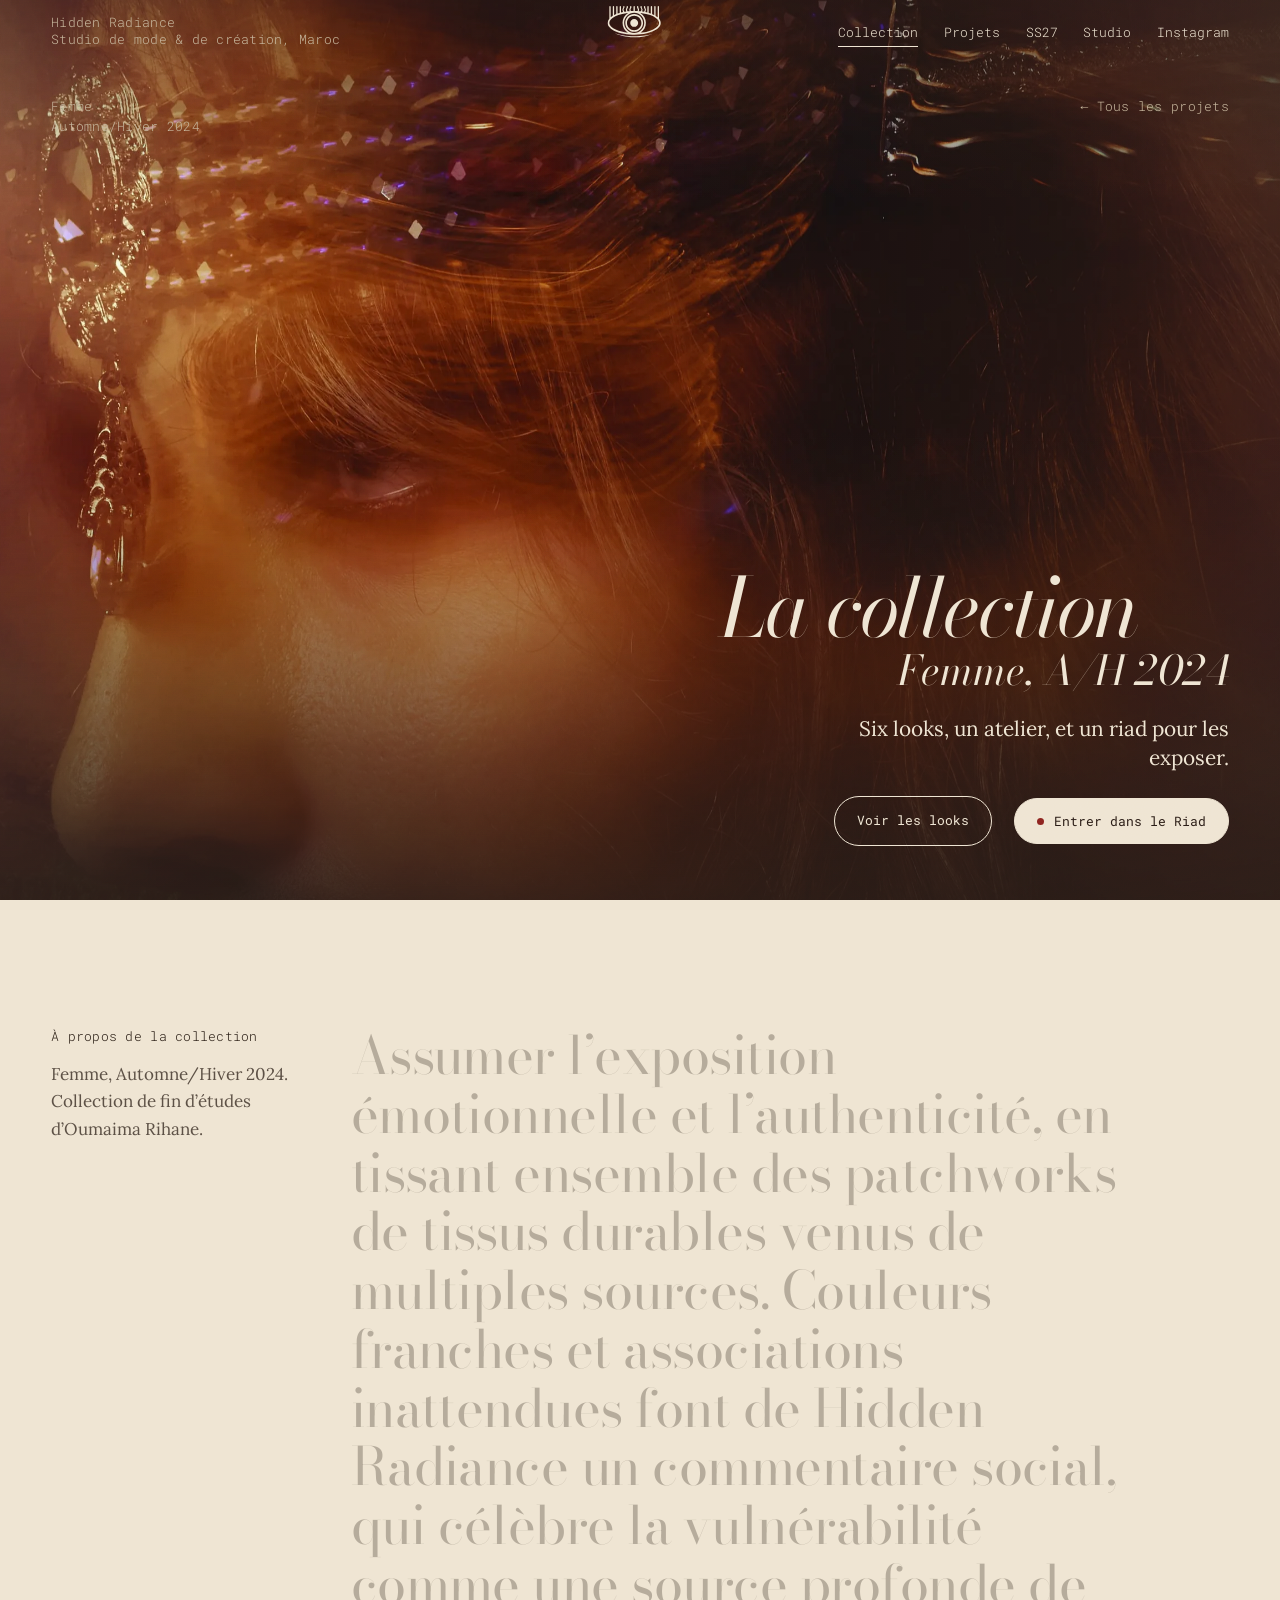
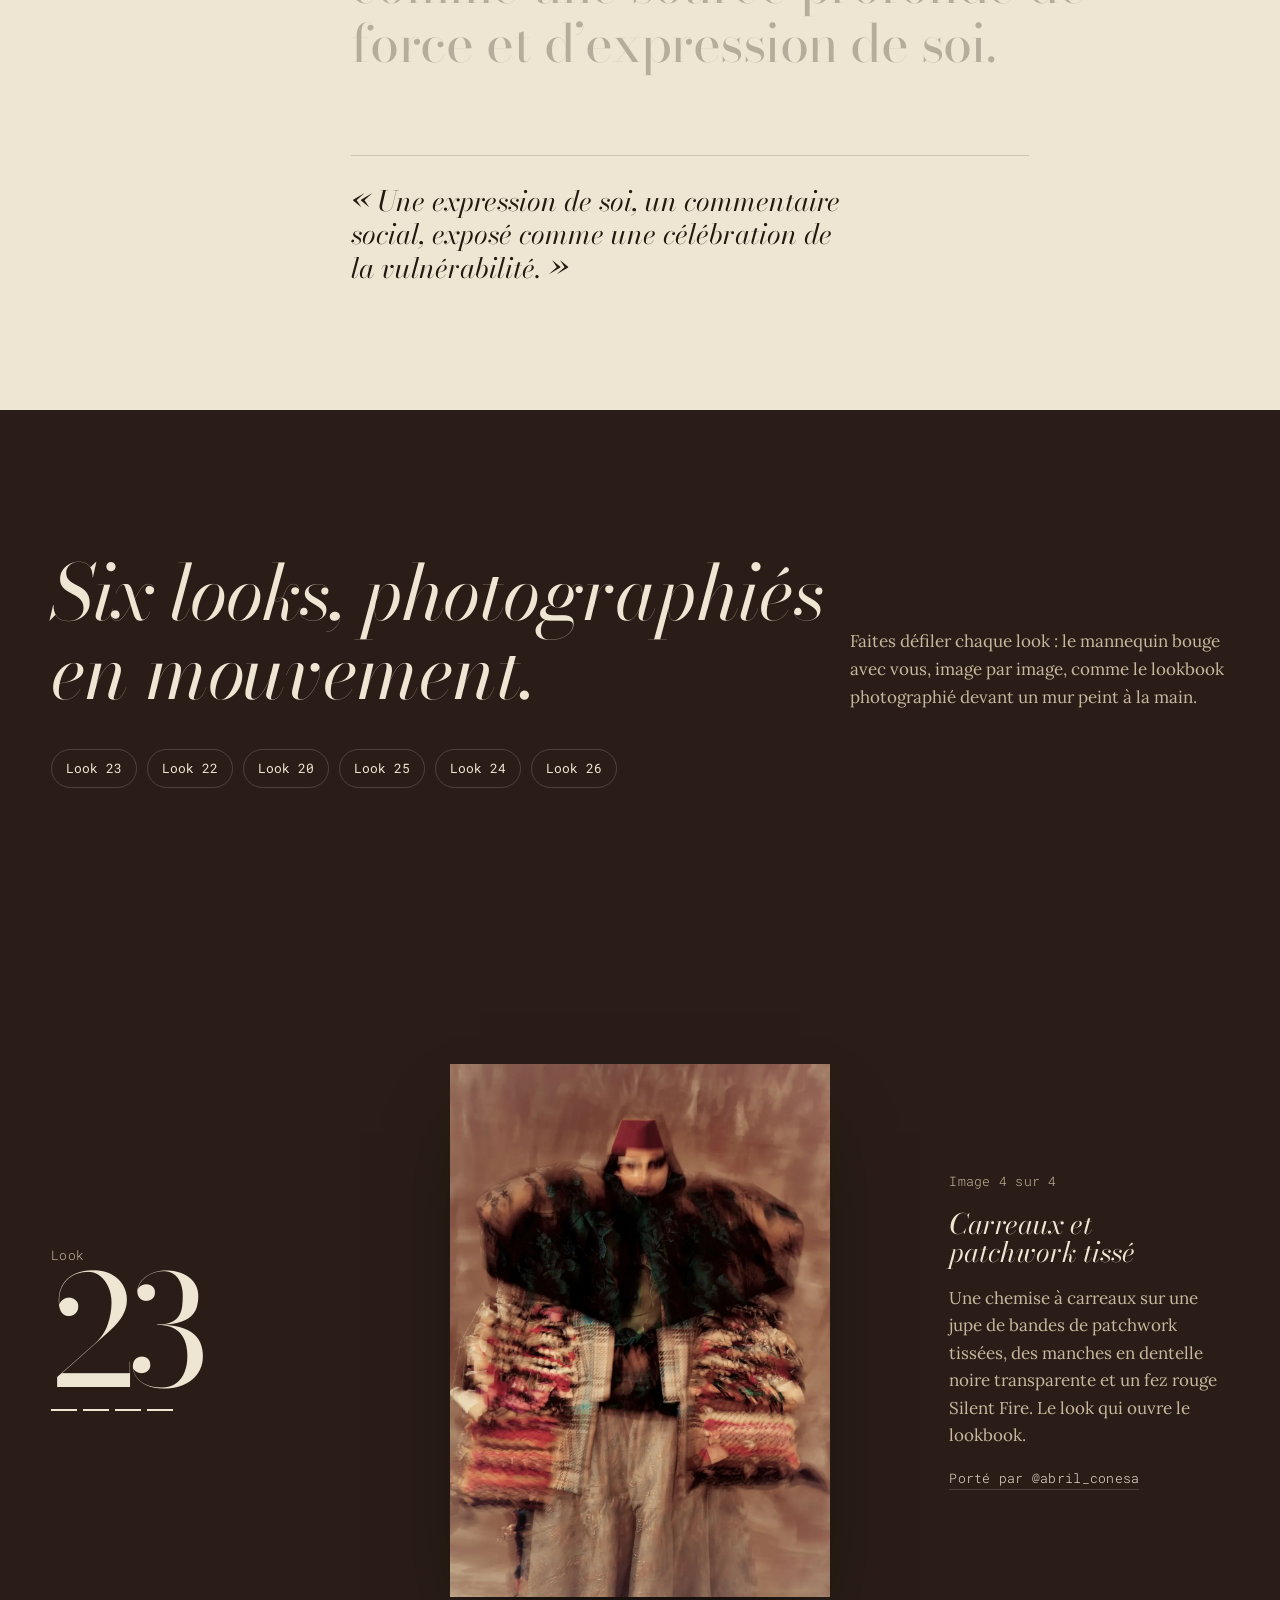
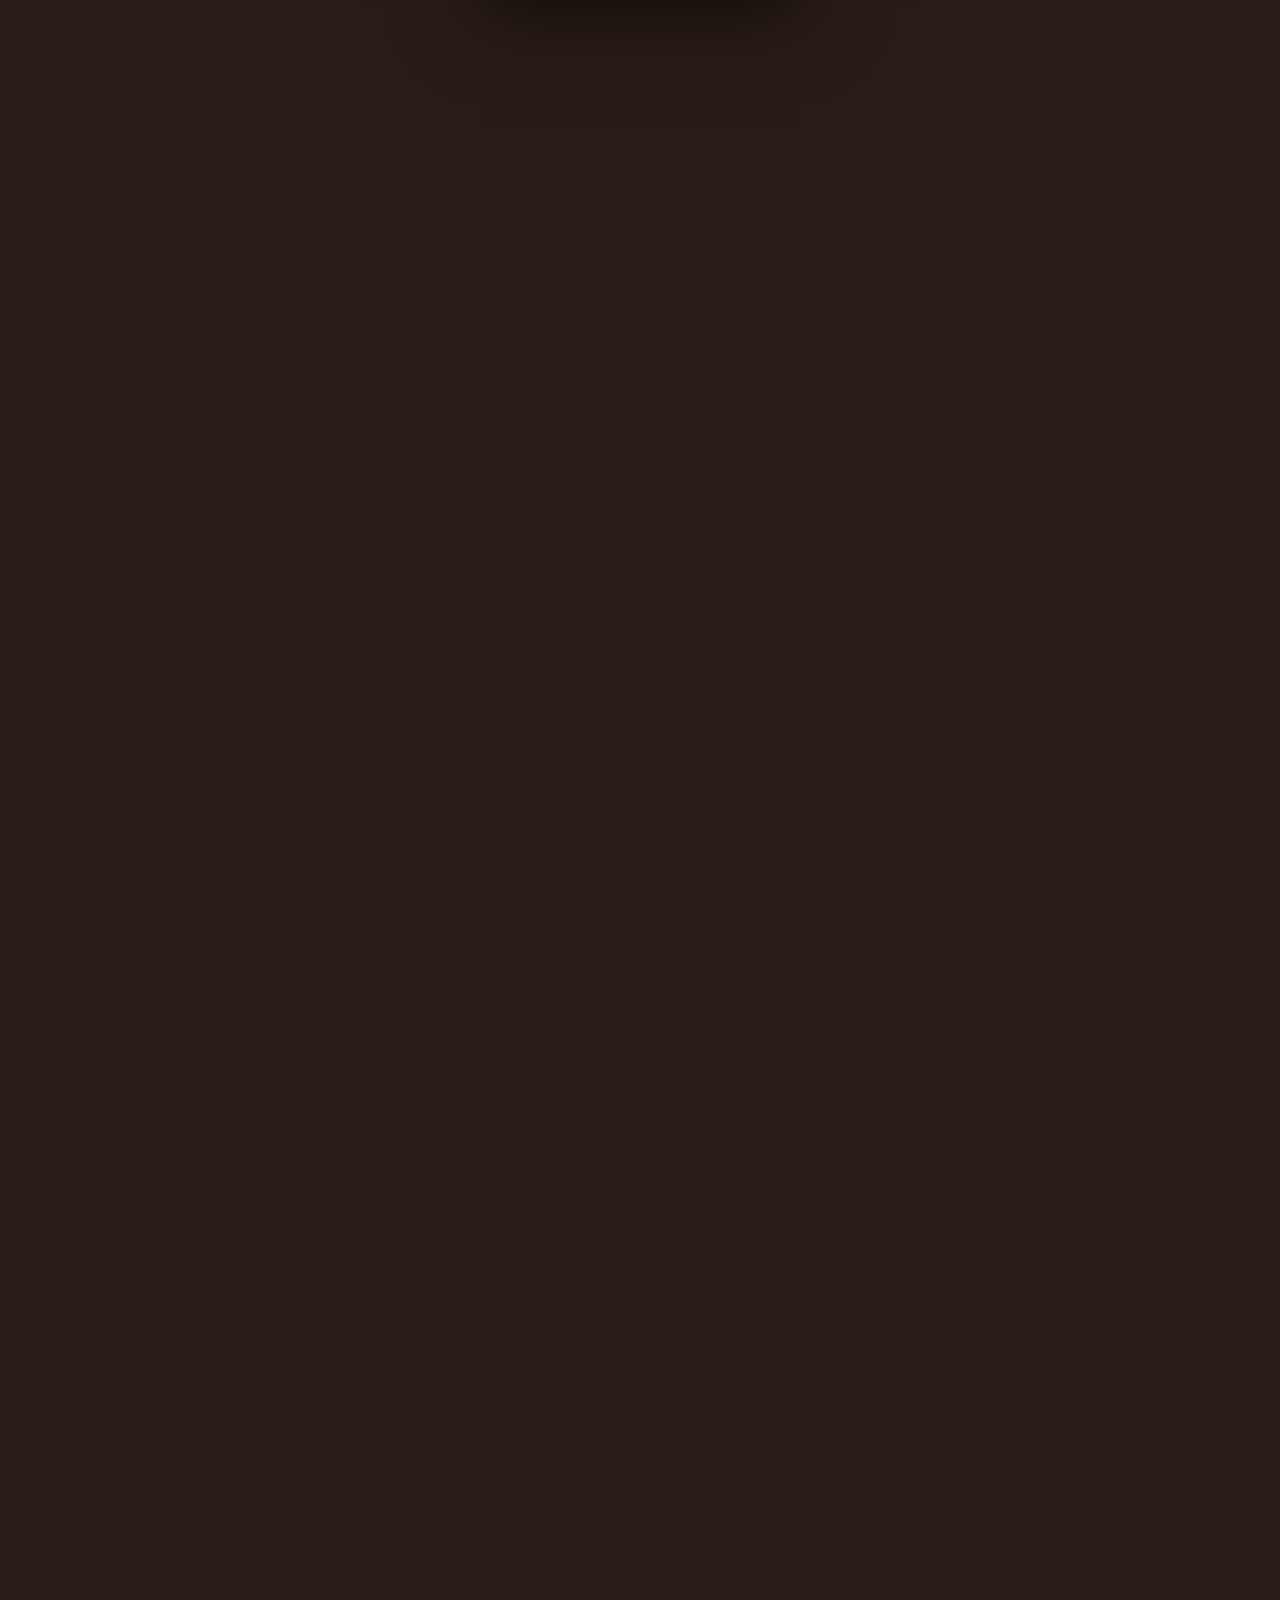
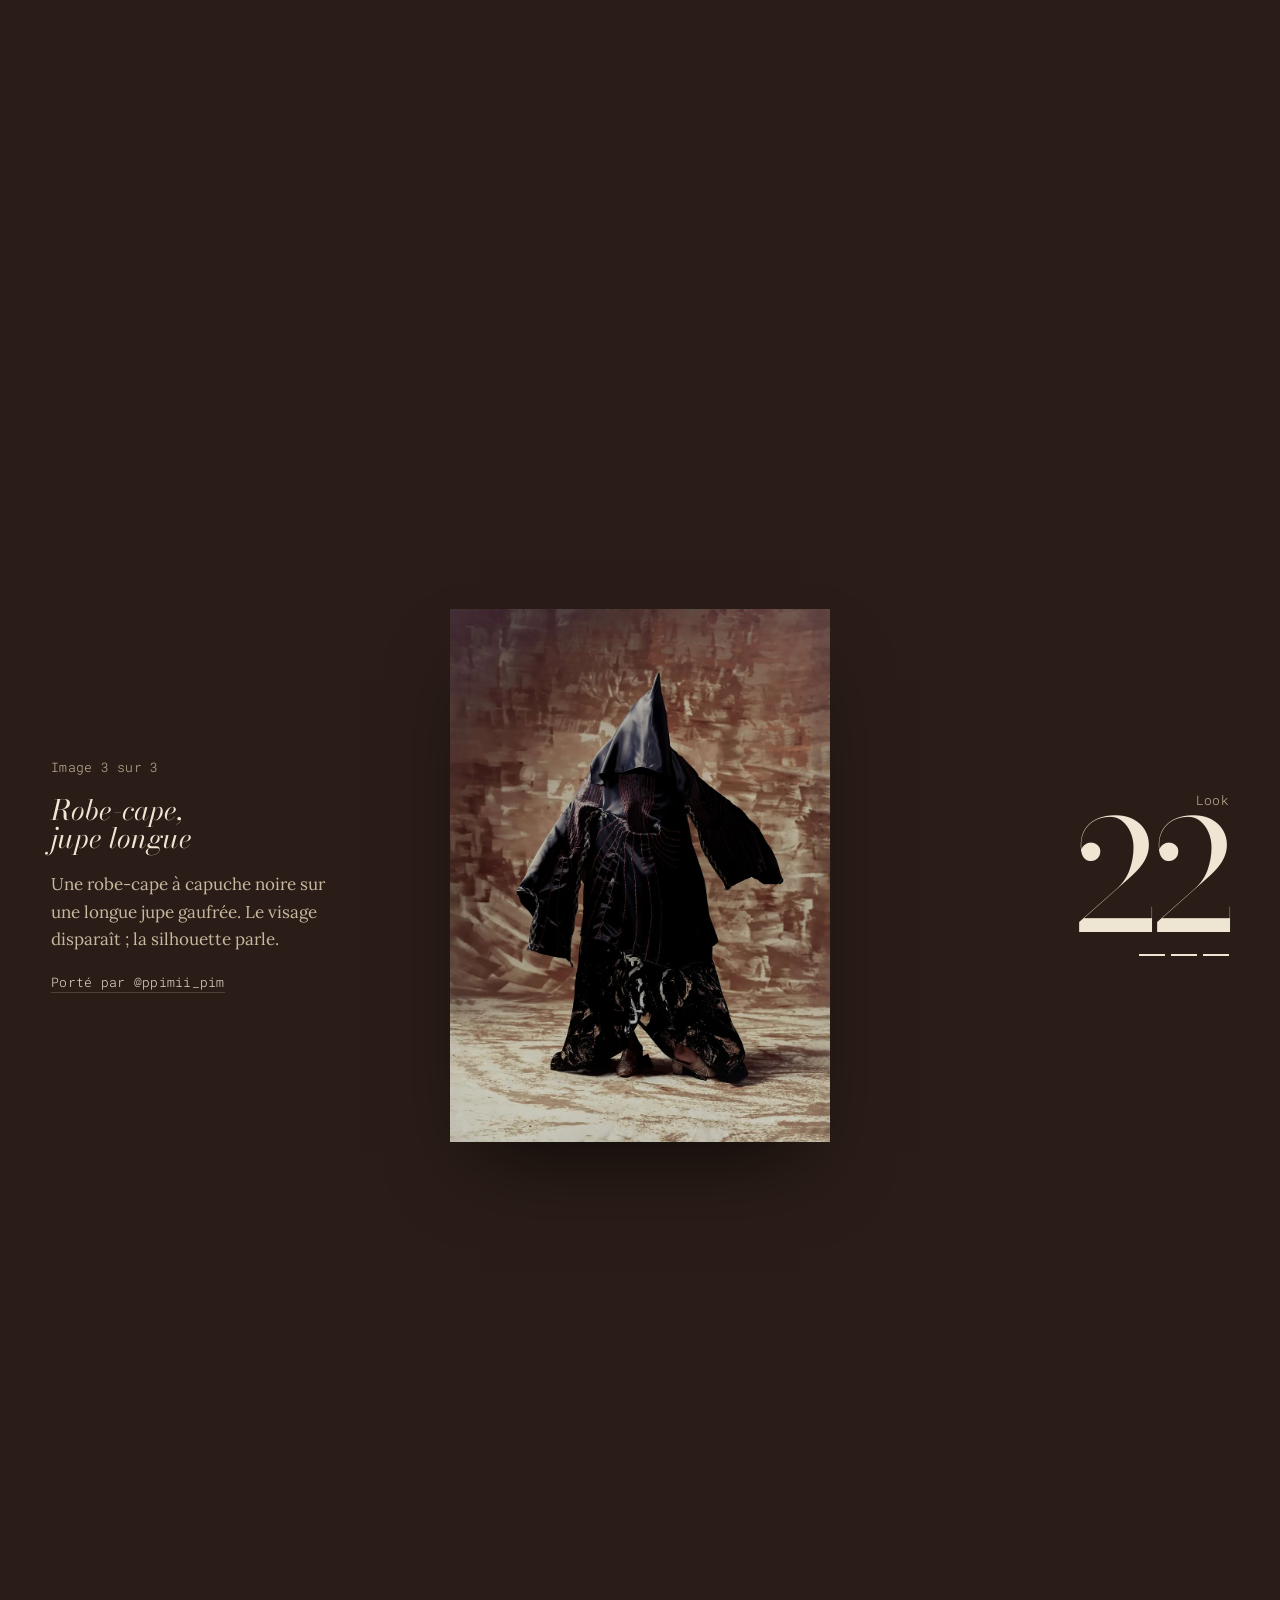
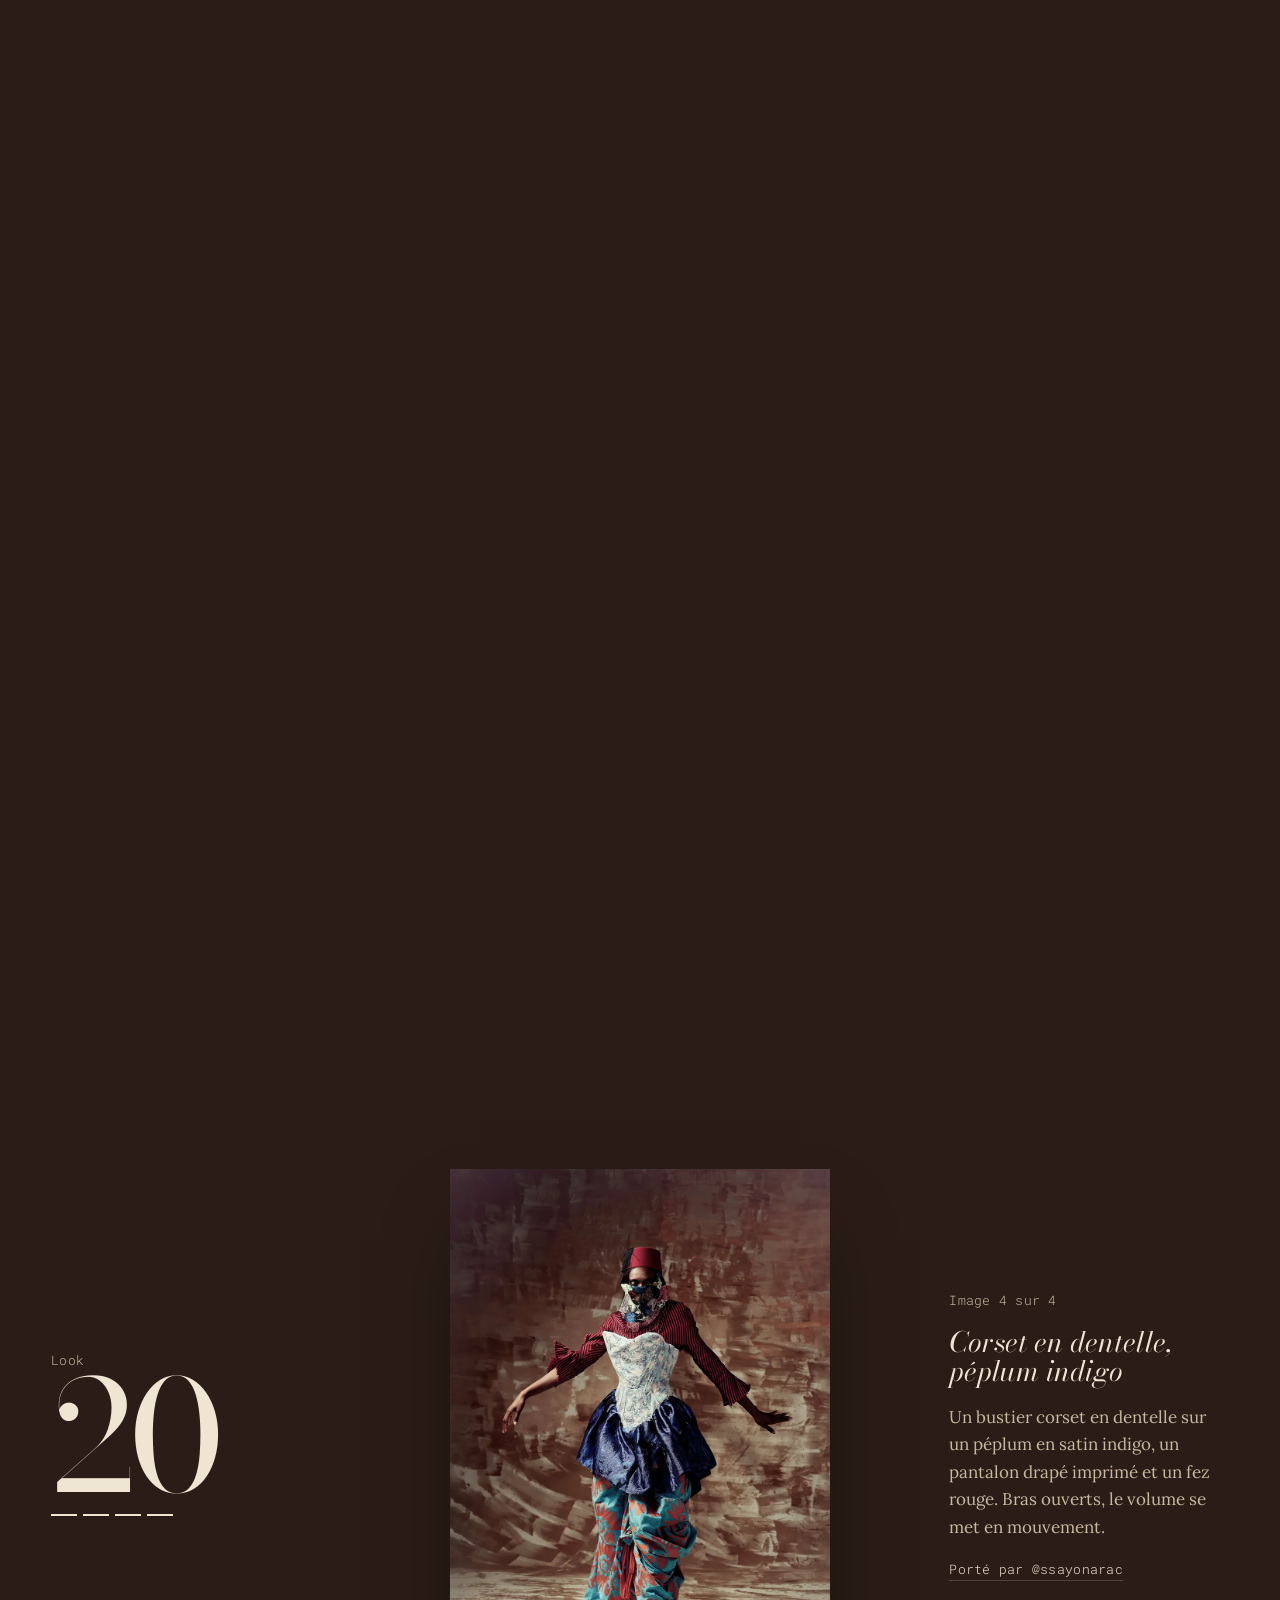
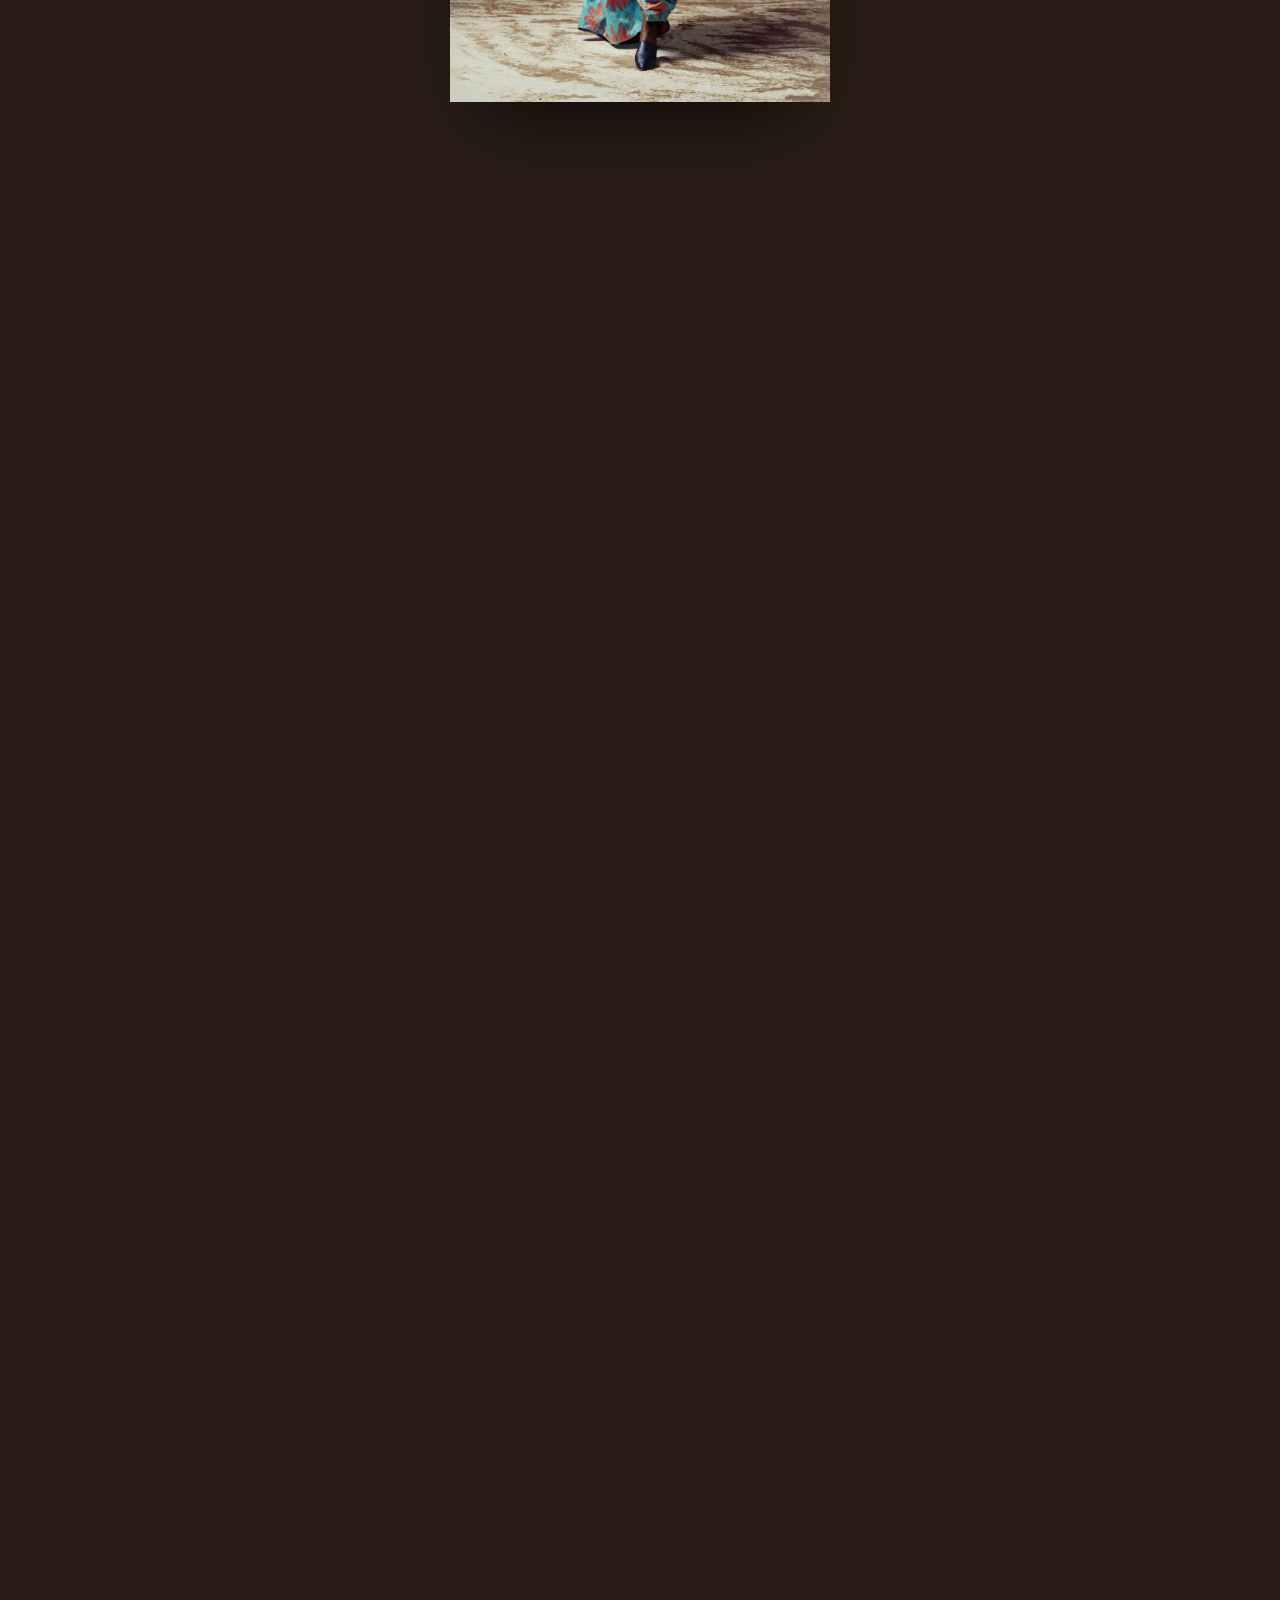
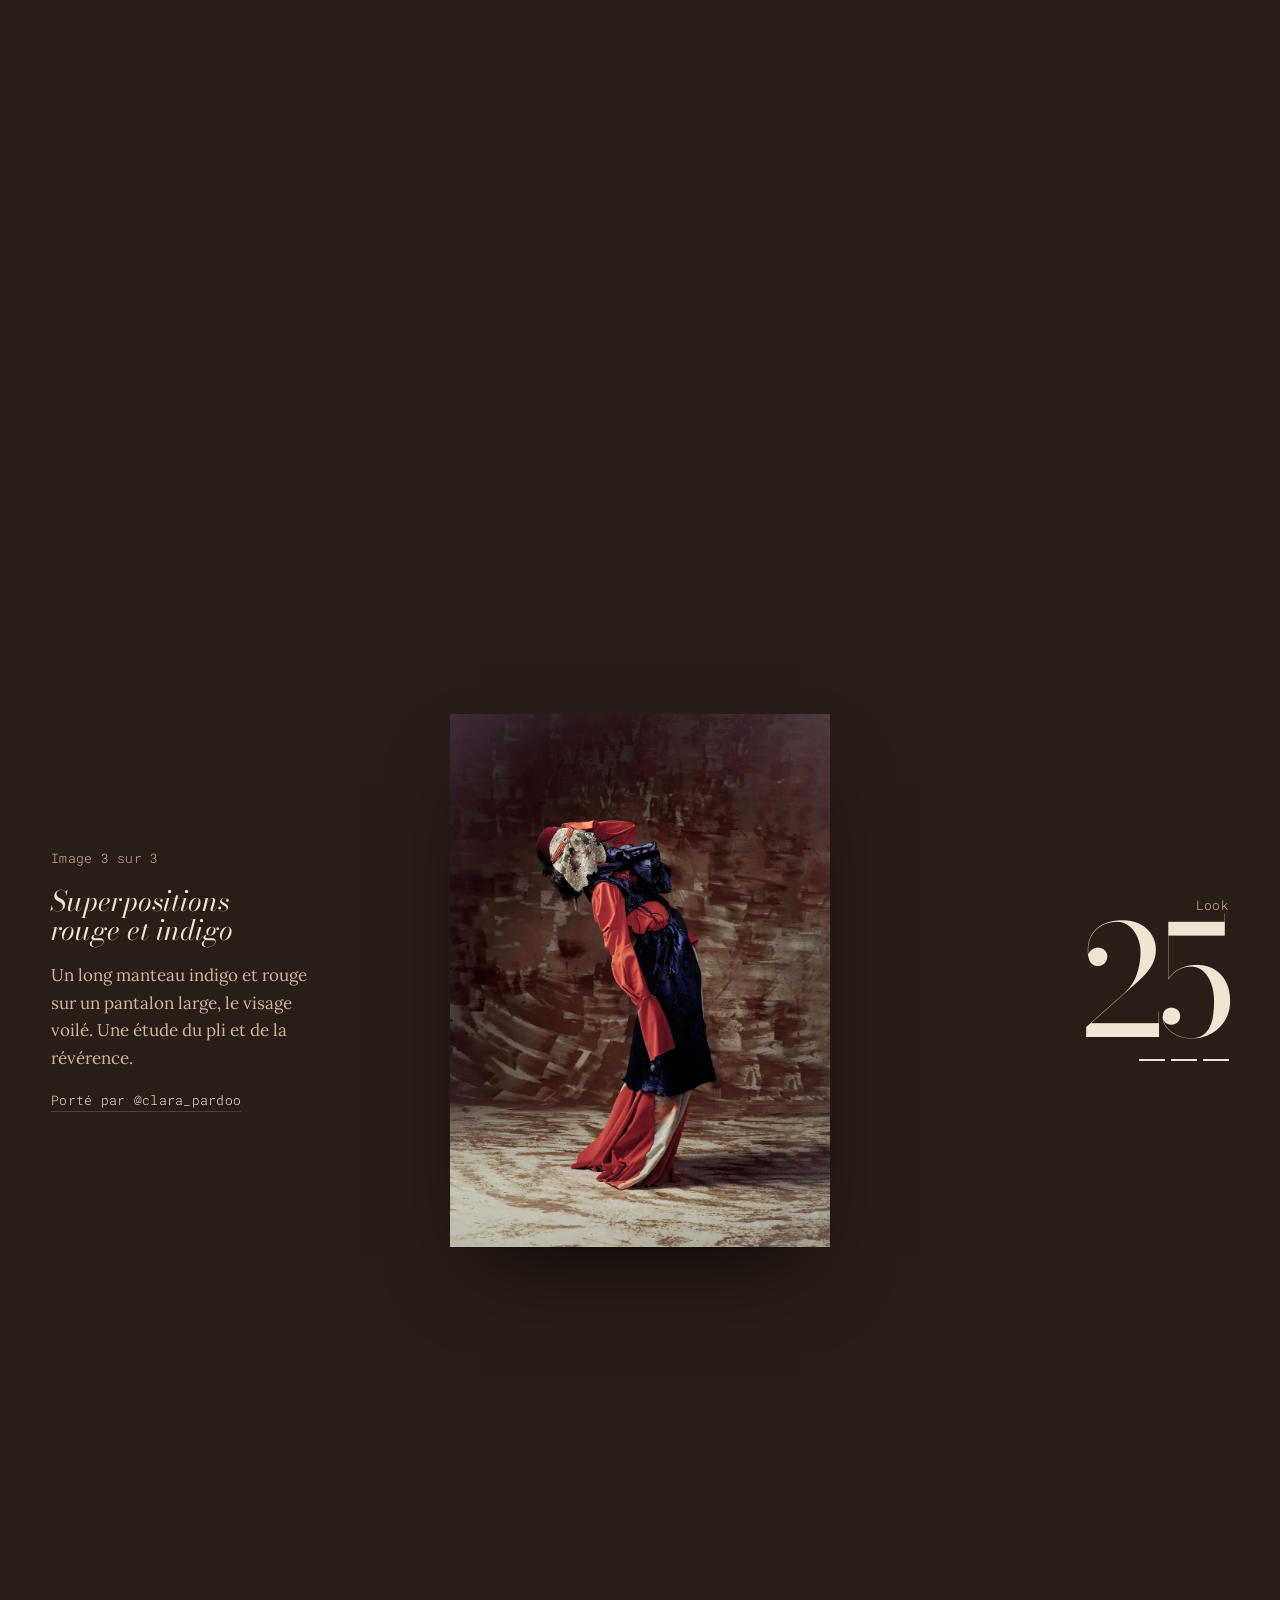
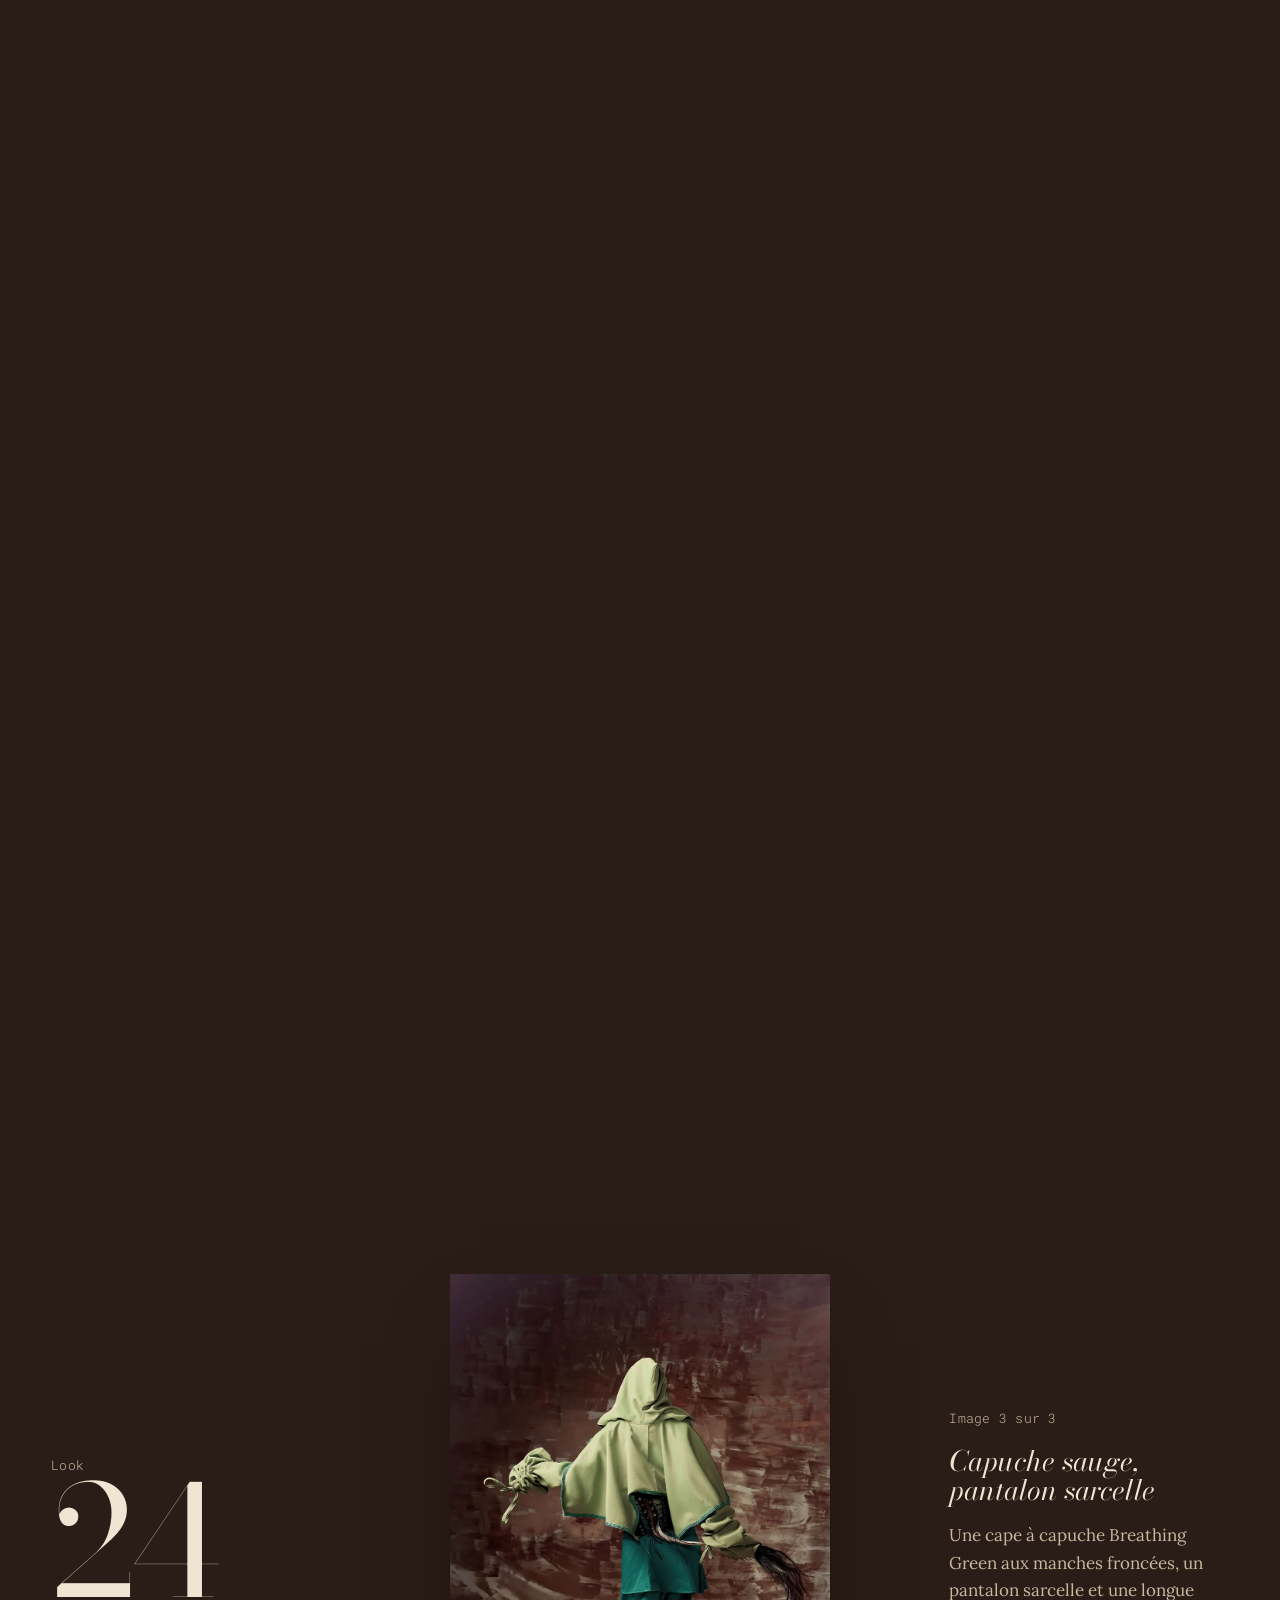
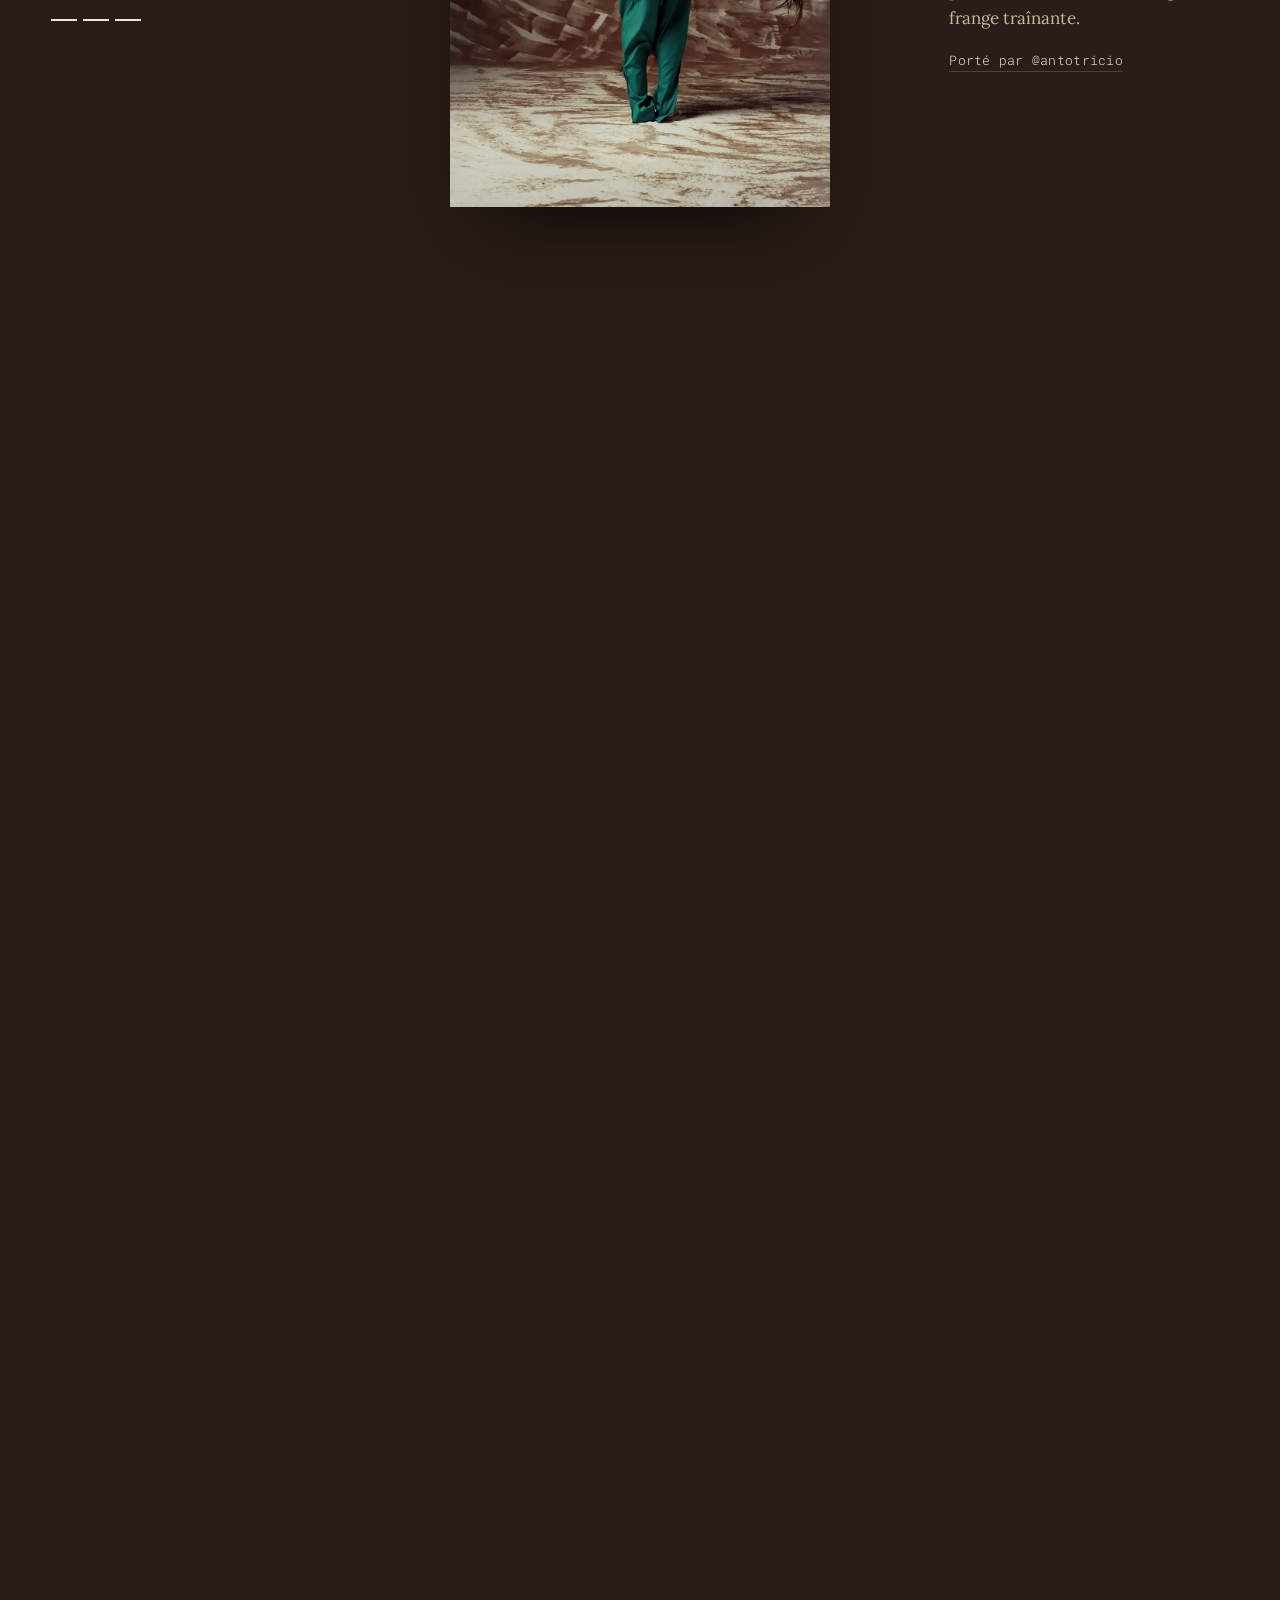
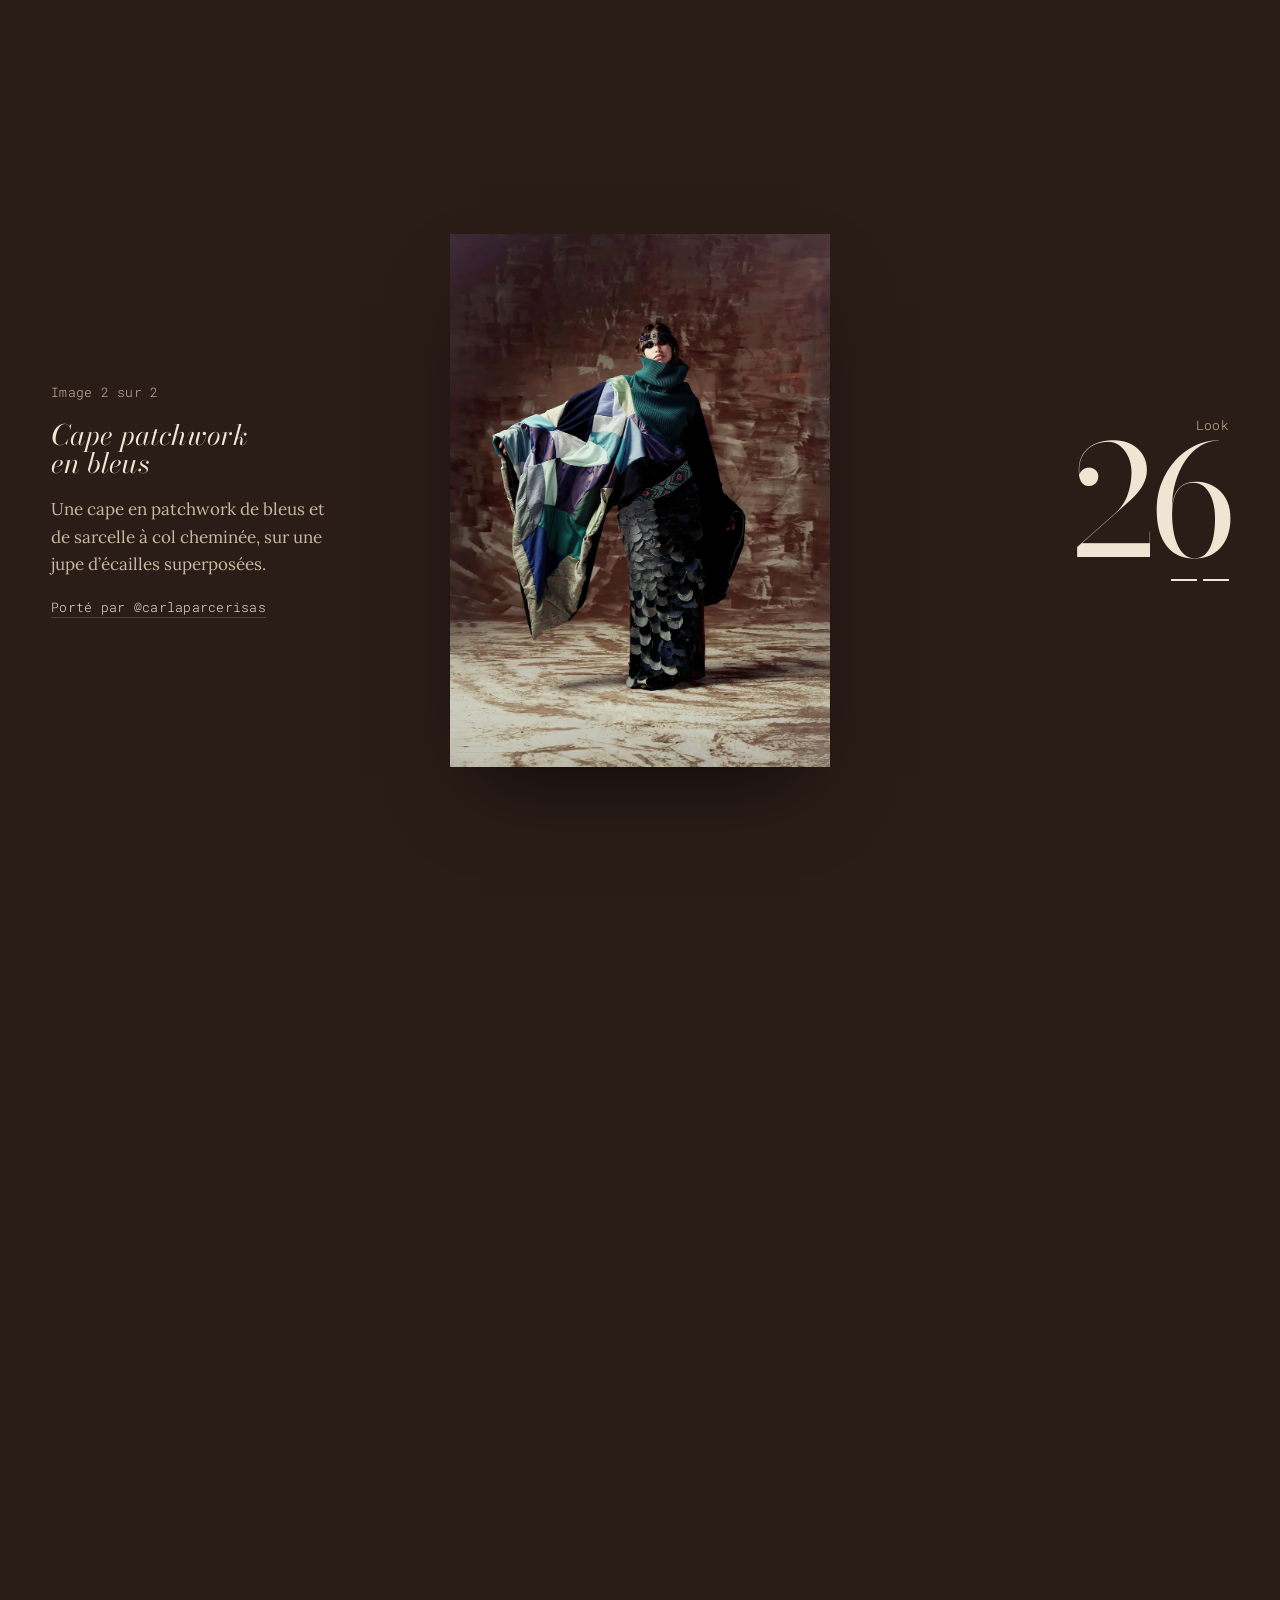
==== commit cf5fd227: "Set the contact e-mail, the @hidden___radiance handle, drop the chapters - Forms now open an e-mail " ====
--- a/collection.html
+++ b/collection.html
@@ -219,7 +219,7 @@
   <p class="hdr-l mono">Hidden Radiance<br>Studio de mode &amp; de création, Maroc</p>
   <a class="logo" href="./" aria-label="Hidden Radiance, accueil"><svg class="eye-mark" viewBox="25.4 41.6 236.4 142.0" aria-hidden="true"><use href="#hr-eye"/></svg></a>
   <button class="menu-btn" type="button" aria-expanded="false" aria-controls="hdrNav">Menu</button>
-  <nav id="hdrNav" aria-label="Navigation principale"><ul><li><a href="collection.html" aria-current="page">Collection</a></li><li><a href="./#projets">Projets</a></li><li><a href="ss27.html">SS27</a></li><li><a href="studio.html">Studio</a></li><li><a href="https://www.instagram.com/hidden__radiance" target="_blank" rel="noopener">Instagram</a></li></ul></nav>
+  <nav id="hdrNav" aria-label="Navigation principale"><ul><li><a href="collection.html" aria-current="page">Collection</a></li><li><a href="./#projets">Projets</a></li><li><a href="ss27.html">SS27</a></li><li><a href="studio.html">Studio</a></li><li><a href="https://www.instagram.com/hidden___radiance" target="_blank" rel="noopener">Instagram</a></li></ul></nav>
 </header>
 
 <main id="top">
@@ -229,7 +229,7 @@
     <a class="crumb mono" href="./#projets">← Tous les projets</a>
     <div class="hero-inner">
       <h1><span>La collection</span><span>Femme, A/H 2024</span></h1>
-      <p class="lede">Six looks, une philosophie, un atelier, et un riad pour les exposer.</p>
+      <p class="lede">Six looks, un atelier, et un riad pour les exposer.</p>
       <div class="ctas">
         <a class="btn" href="#looks-head">Voir les looks</a>
         <button class="btn solid" type="button" data-open-museum><i class="dot" aria-hidden="true"></i>Entrer dans le Riad</button>
@@ -257,36 +257,6 @@
       </nav>
     </div>
     <div id="looks"></div>
-  </section>
-
-  <section class="chapters wrap" id="chapters" aria-label="Philosophie">
-    <article class="chapter" style="--tone:var(--depth)">
-      <figure><img src="assets/portrait.webp" alt="Portrait serré, parure de perles, regard baissé." loading="lazy" width="1400" height="1750"></figure>
-      <div class="txt">
-        <p class="swatch mono"><i aria-hidden="true"></i>Hidden Depth</p>
-        <h2>Unspoken Exposure</h2>
-        <p>Le pouvoir du regard comme symbole de force et de vulnérabilité. Je cherche à évoquer les luttes passées et présentes de ma culture. Les accessoires expriment la résilience : la vraie force réside dans l’acceptation de nos vulnérabilités.</p>
-        <p class="mono">Avec Unspoken Exposure, je vous invite à explorer les profondeurs cachées de l’âme, là où la vulnérabilité devient une source d’émancipation.</p>
-      </div>
-    </article>
-    <article class="chapter flip" style="--tone:var(--glow)">
-      <figure><img src="assets/e09.webp" alt="Look 23 : chemise à carreaux sur une masse de bandes de patchwork tissées, bras levés derrière la tête." loading="lazy" width="1100" height="1650"></figure>
-      <div class="txt">
-        <p class="swatch mono"><i aria-hidden="true"></i>Grounded Glow</p>
-        <h2>Embracing Diversity</h2>
-        <p>Embrasser la diversité comme une puissante expression de la vulnérabilité. Des formes, des origines et des caractères uniques. L’attention portée aux différentes formes d’yeux révèle des récits individuels de force et de résilience.</p>
-        <p class="mono">Unis dans la beauté de notre humanité commune.</p>
-      </div>
-    </article>
-    <article class="chapter" style="--tone:var(--green)">
-      <figure><img src="assets/dance.webp" alt="La cape noire à capuche saisie en plein mouvement, un bras levé, en lumière sépia." loading="lazy" width="1300" height="1951"></figure>
-      <div class="txt">
-        <p class="swatch mono"><i aria-hidden="true"></i>Breathing Green</p>
-        <h2>Unseen Grace</h2>
-        <p>Une histoire silencieuse. Une élégance discrète qui révèle une force intérieure. Des harmonies calmes et mates, des fonds picturaux et une lumière douce mais sculptée, comme une peinture à l’huile.</p>
-        <p class="mono">Est-ce une peinture ? Non, c’est Radiance.</p>
-      </div>
-    </article>
   </section>
 
   <section class="riad wrap" id="riad" aria-labelledby="riad-title">
@@ -363,11 +333,11 @@
   <div class="f-brand">
     <svg class="eye-mark" viewBox="25.4 41.6 236.4 142.0" aria-hidden="true"><use href="#hr-eye"/></svg>
     <p>Hidden Radiance<br>Studio de mode &amp; de création, Maroc</p>
-    <p><a href="https://www.instagram.com/hidden__radiance" target="_blank" rel="noopener">Instagram @hidden__radiance</a></p>
+    <p><a href="https://www.instagram.com/hidden___radiance" target="_blank" rel="noopener">Instagram @hidden___radiance</a></p>
   </div>
   <div class="f-cols">
     <div><h4>Navigation</h4><ul><li><a href="collection.html">La collection</a></li><li><a href="./#projets">Projets</a></li><li><a href="ss27.html">Spring/Summer 2027</a></li><li><a href="studio.html">The Studio</a></li></ul></div>
-    <div><h4>Contact</h4><ul><li><a href="studio.html#demande">Formulaire de demande</a></li><li><a href="https://www.instagram.com/hidden__radiance" target="_blank" rel="noopener">@hidden__radiance</a></li></ul></div>
+    <div><h4>Contact</h4><ul><li><a href="mailto:hradiance.pro@gmail.com">hradiance.pro@gmail.com</a></li><li><a href="studio.html#demande">Formulaire de demande</a></li><li><a href="https://www.instagram.com/hidden___radiance" target="_blank" rel="noopener">@hidden___radiance</a></li></ul></div>
     
   </div>
   <div class="legal mono"><span>© 2026 Hidden Radiance. Fait au Maroc.</span><span>Hidden stories, visible culture.</span></div>
@@ -518,13 +488,13 @@
   {side:'E', wing:'Galerie est', room:'Look 20 et le portrait', works:[
     lookWork('e10',23,4,4),
     lookWork('e03',20,1,4), lookWork('e04',20,2,4), lookWork('e05',20,3,4), lookWork('e06',20,4,4),
-    {file:'portrait', w:1.5, h:1.875, kicker:'Unspoken Exposure', title:'Portrait à la parure', text:'Le pouvoir du regard comme symbole de force et de vulnérabilité.', meta:CRED}]},
+    {file:'portrait', w:1.5, h:1.875, kicker:'Hidden Radiance, A/H 2024', title:'Portrait à la parure', text:'Parure de perles, regard baissé.', meta:CRED}]},
   {side:'S', wing:'Galerie sud', room:'Looks 24 et 25', works:[
     lookWork('e11',24,1,3), lookWork('e12',24,2,3), lookWork('e13',24,3,3),
     lookWork('e14',25,1,3), lookWork('e15',25,2,3), lookWork('e16',25,3,3)]},
   {side:'W', wing:'Galerie ouest', room:'Look 26 et l’atelier', works:[
     lookWork('e17',26,1,2), lookWork('e18',26,2,2),
-    {file:'dance', w:1.4, h:2.1, kicker:'Unseen Grace', title:'La cape en mouvement', text:'Une élégance discrète qui révèle une force intérieure. Est-ce une peinture ? Non, c’est Radiance.', meta:CRED},
+    {file:'dance', w:1.4, h:2.1, kicker:'Hidden Radiance, A/H 2024', title:'La cape en mouvement', text:'La cape noire à capuche saisie en plein mouvement, en lumière sépia.', meta:CRED},
     {file:'hero', w:2.3, h:1.84, kicker:'Hidden Radiance', title:'Parure, en ambre', text:'Hidden stories, visible culture.', meta:CRED},
     {file:'sheet-sketch', w:2.1, h:1.48, kicker:'Raw Grace, automne 2026', title:'DD001, illustration', text:'Robe longue bouffante en denim. Manipulation du tissu, manche McQueen à poignet, patchwork de denim. La pièce la plus lourde de la capsule.', meta:'De l’atelier. Energy Capsule, Vol. I'},
     {file:'sheet-flat', w:2.1, h:1.48, kicker:'Raw Grace, automne 2026', title:'DD001, plans et patronage', text:'Grand col bateau, zip latéral, larges poignets, le guide de patronage de la jupe.', meta:'De l’atelier. Energy Capsule, Vol. I'}]},
